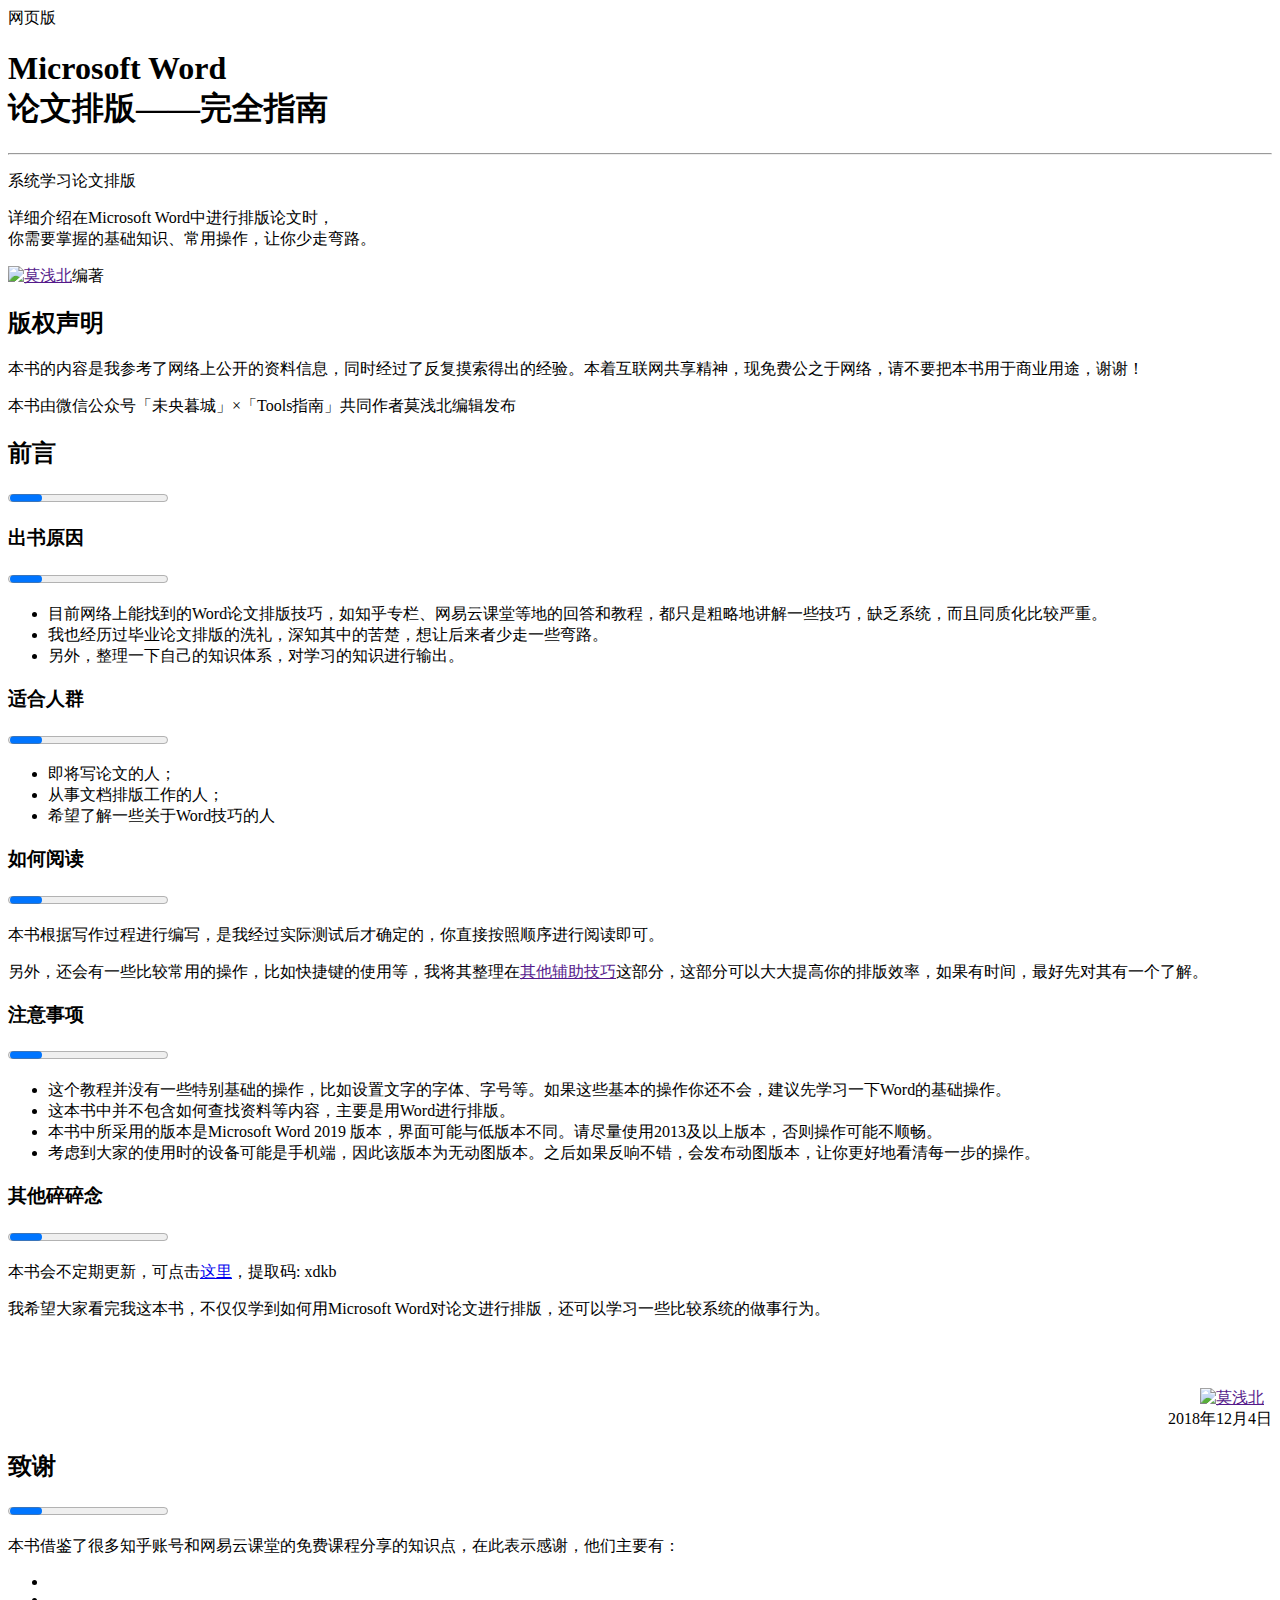
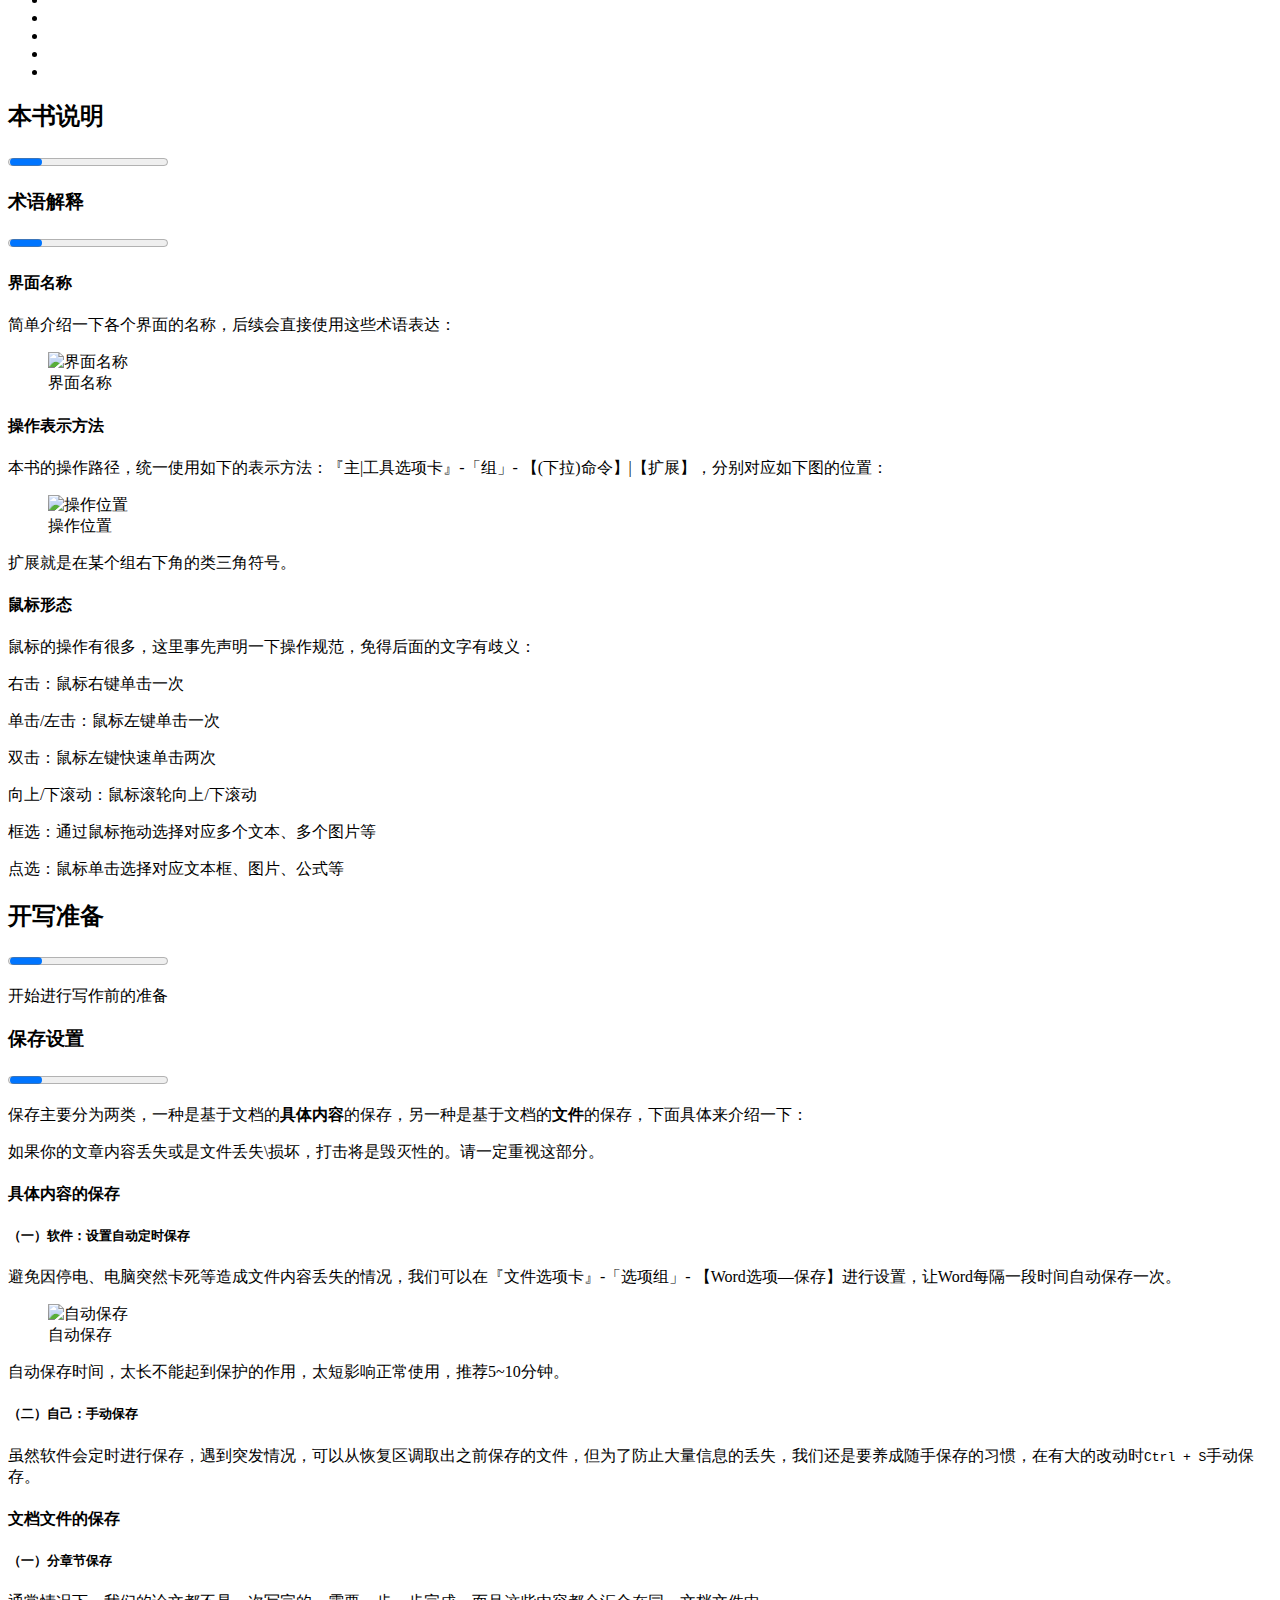
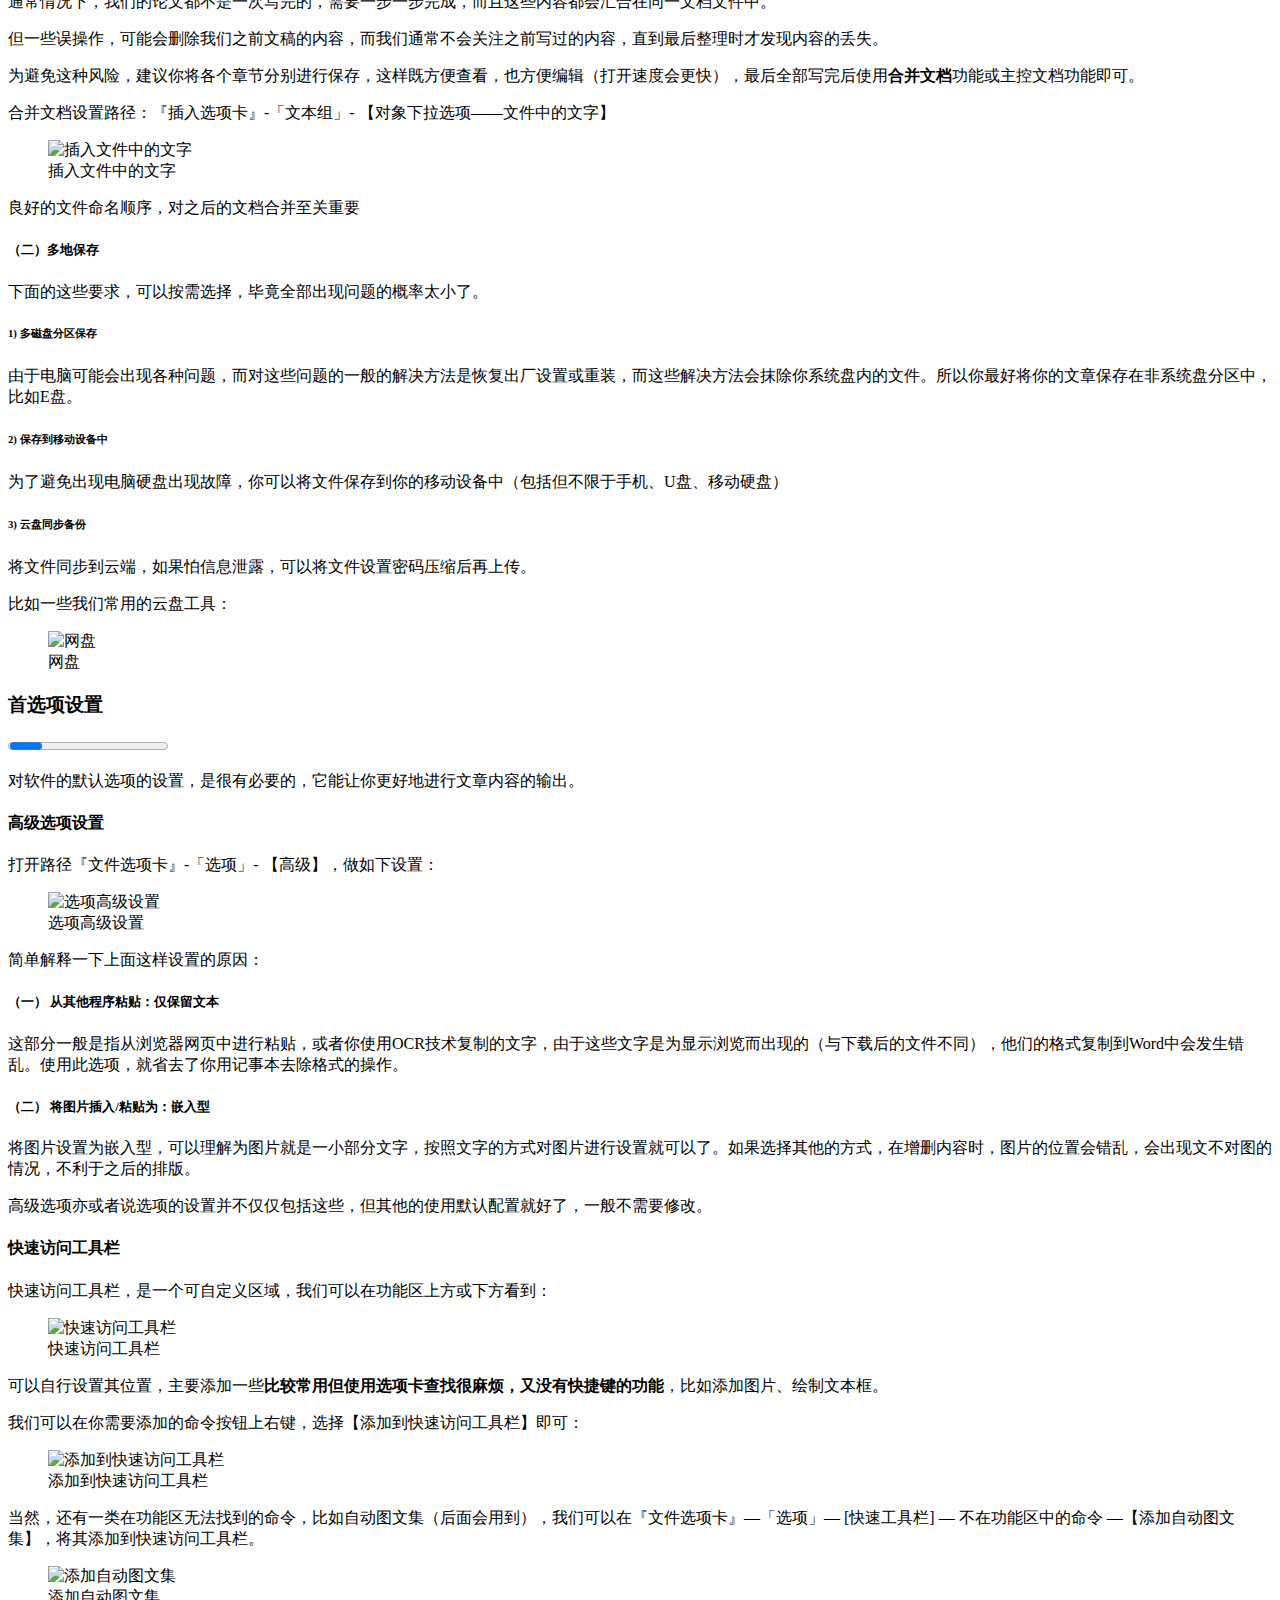
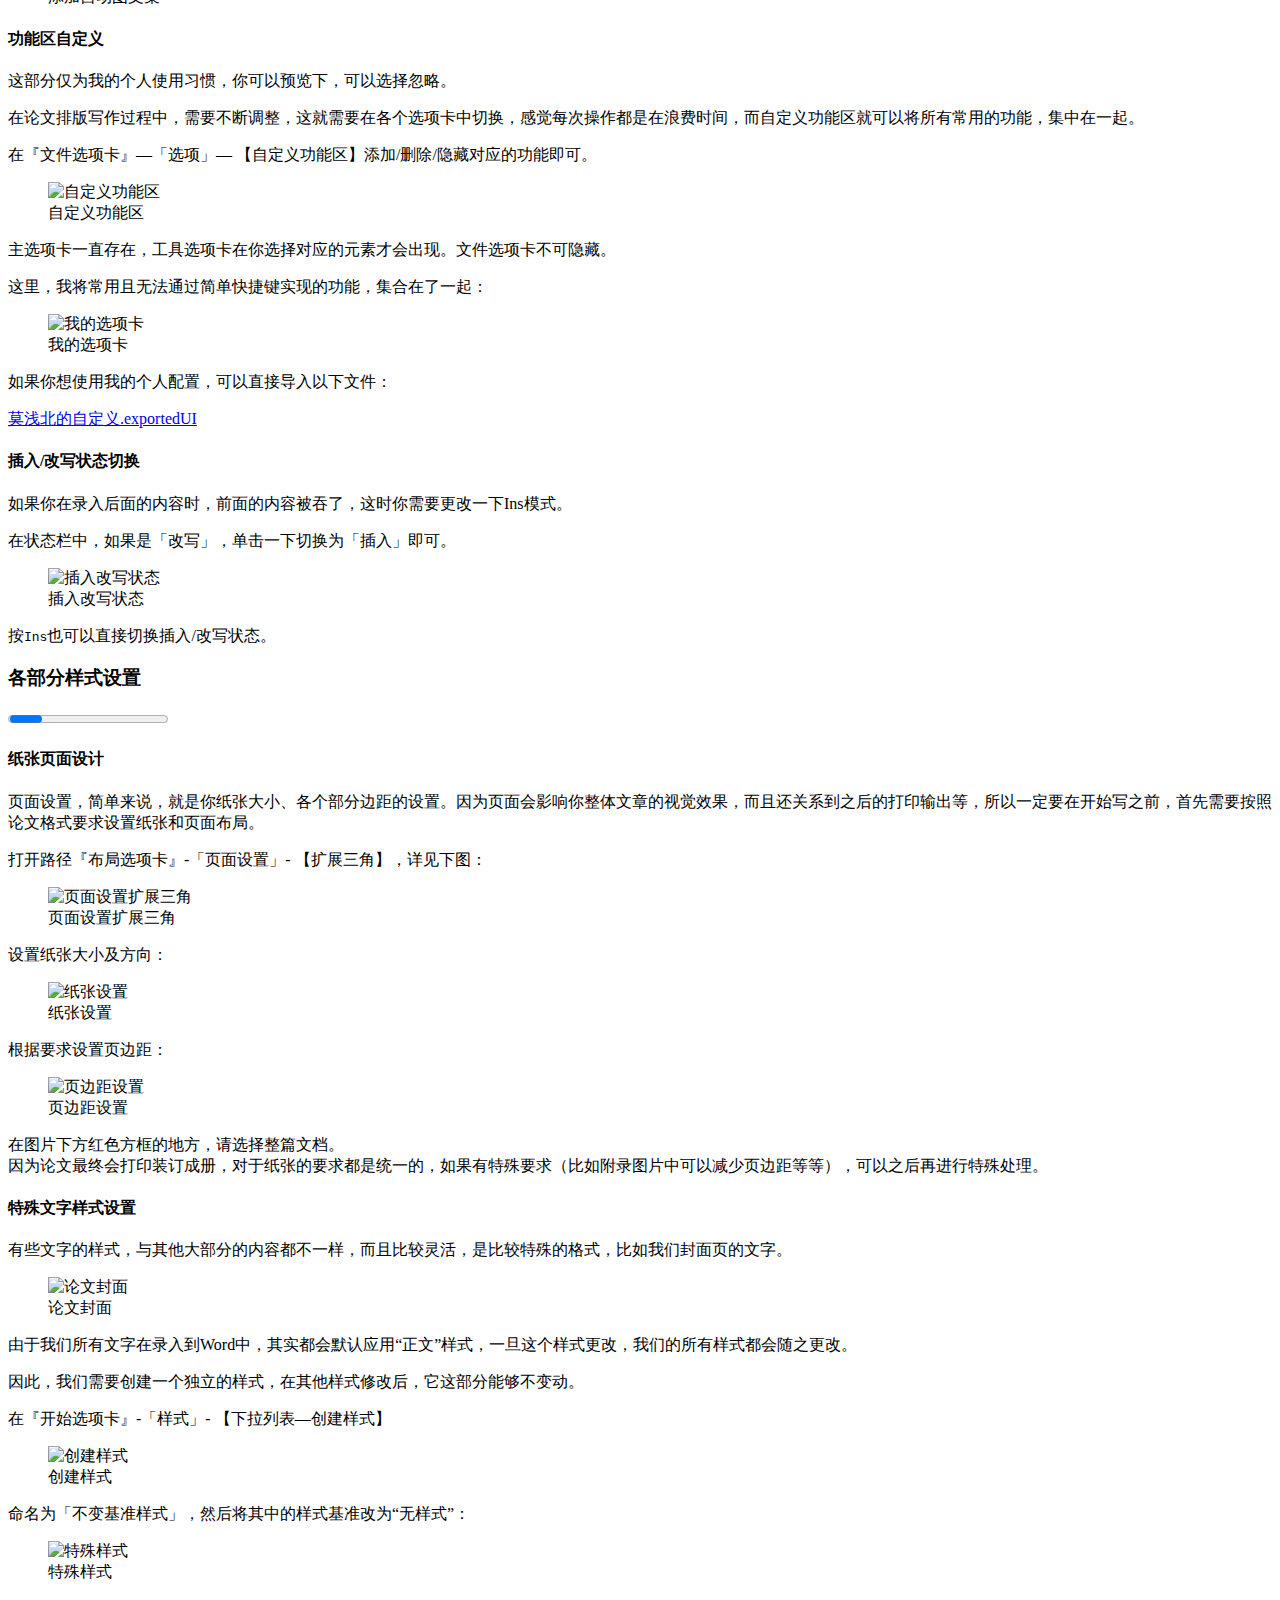
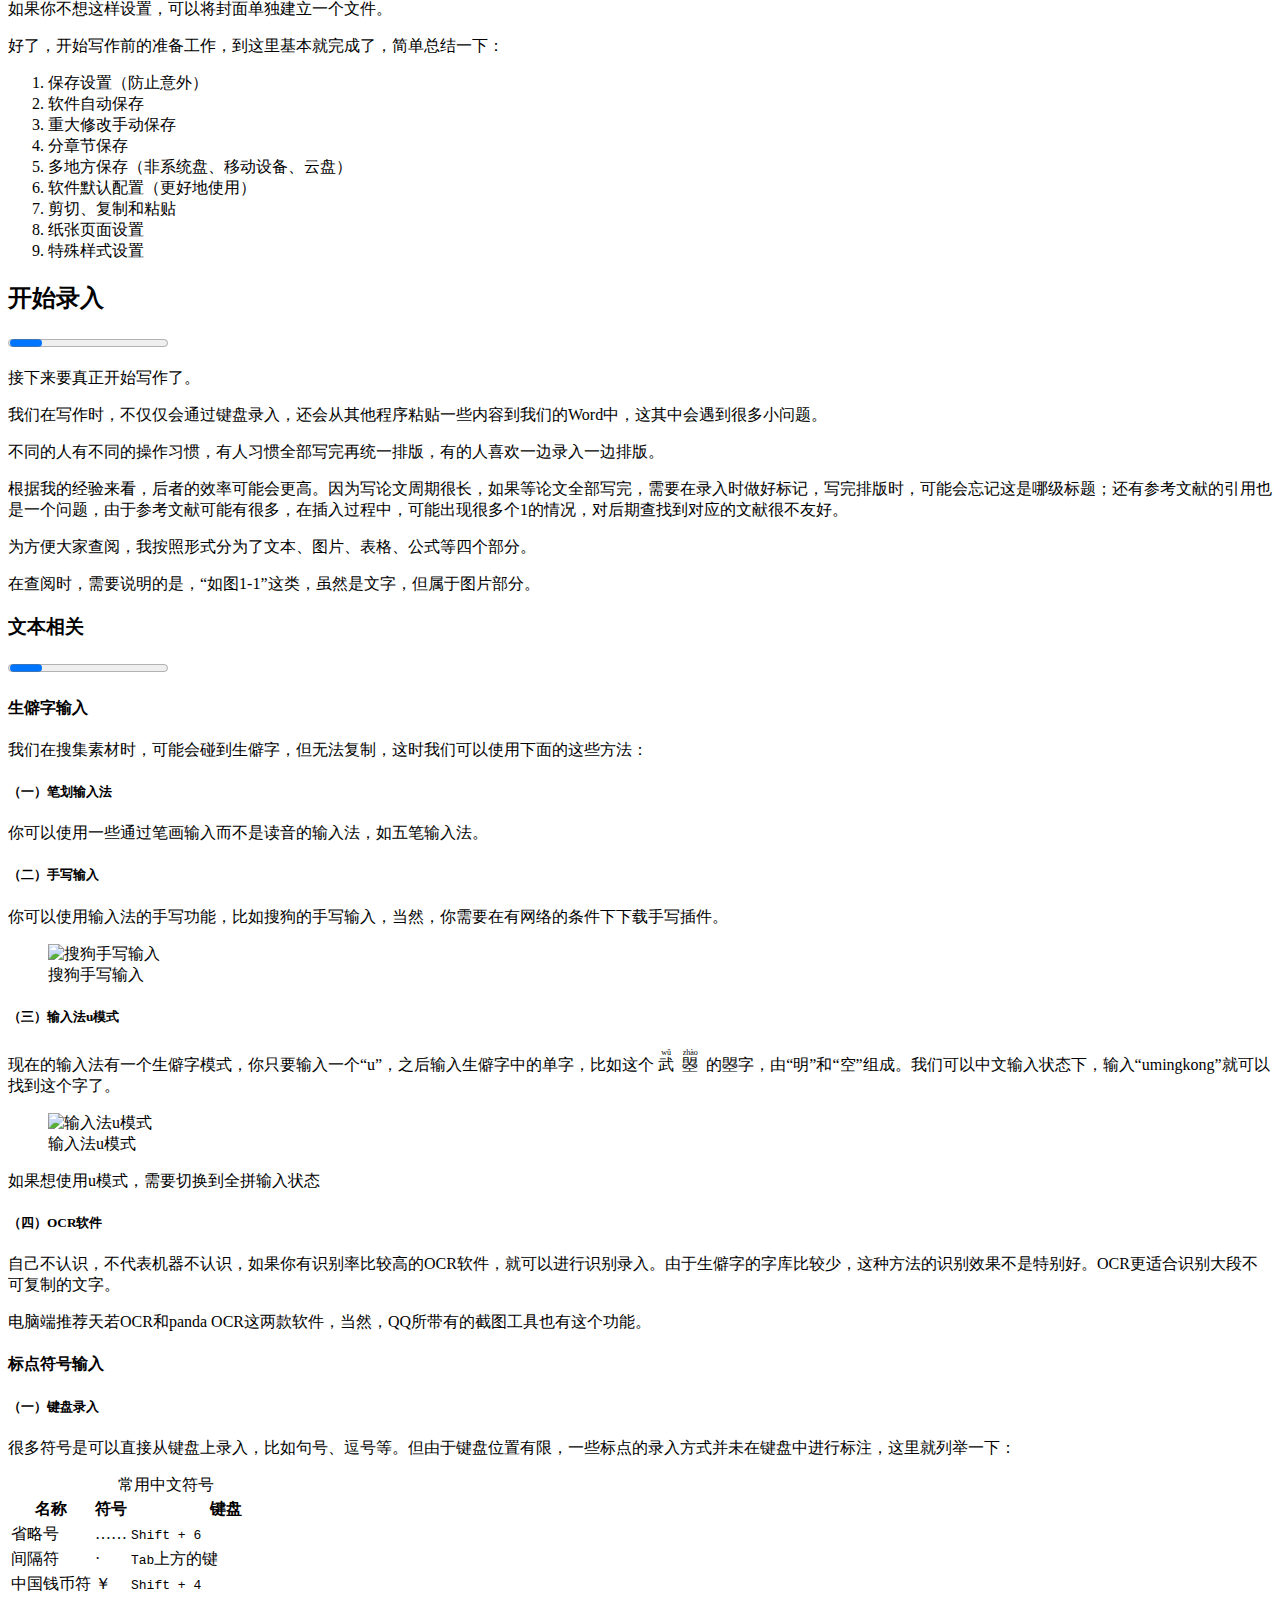
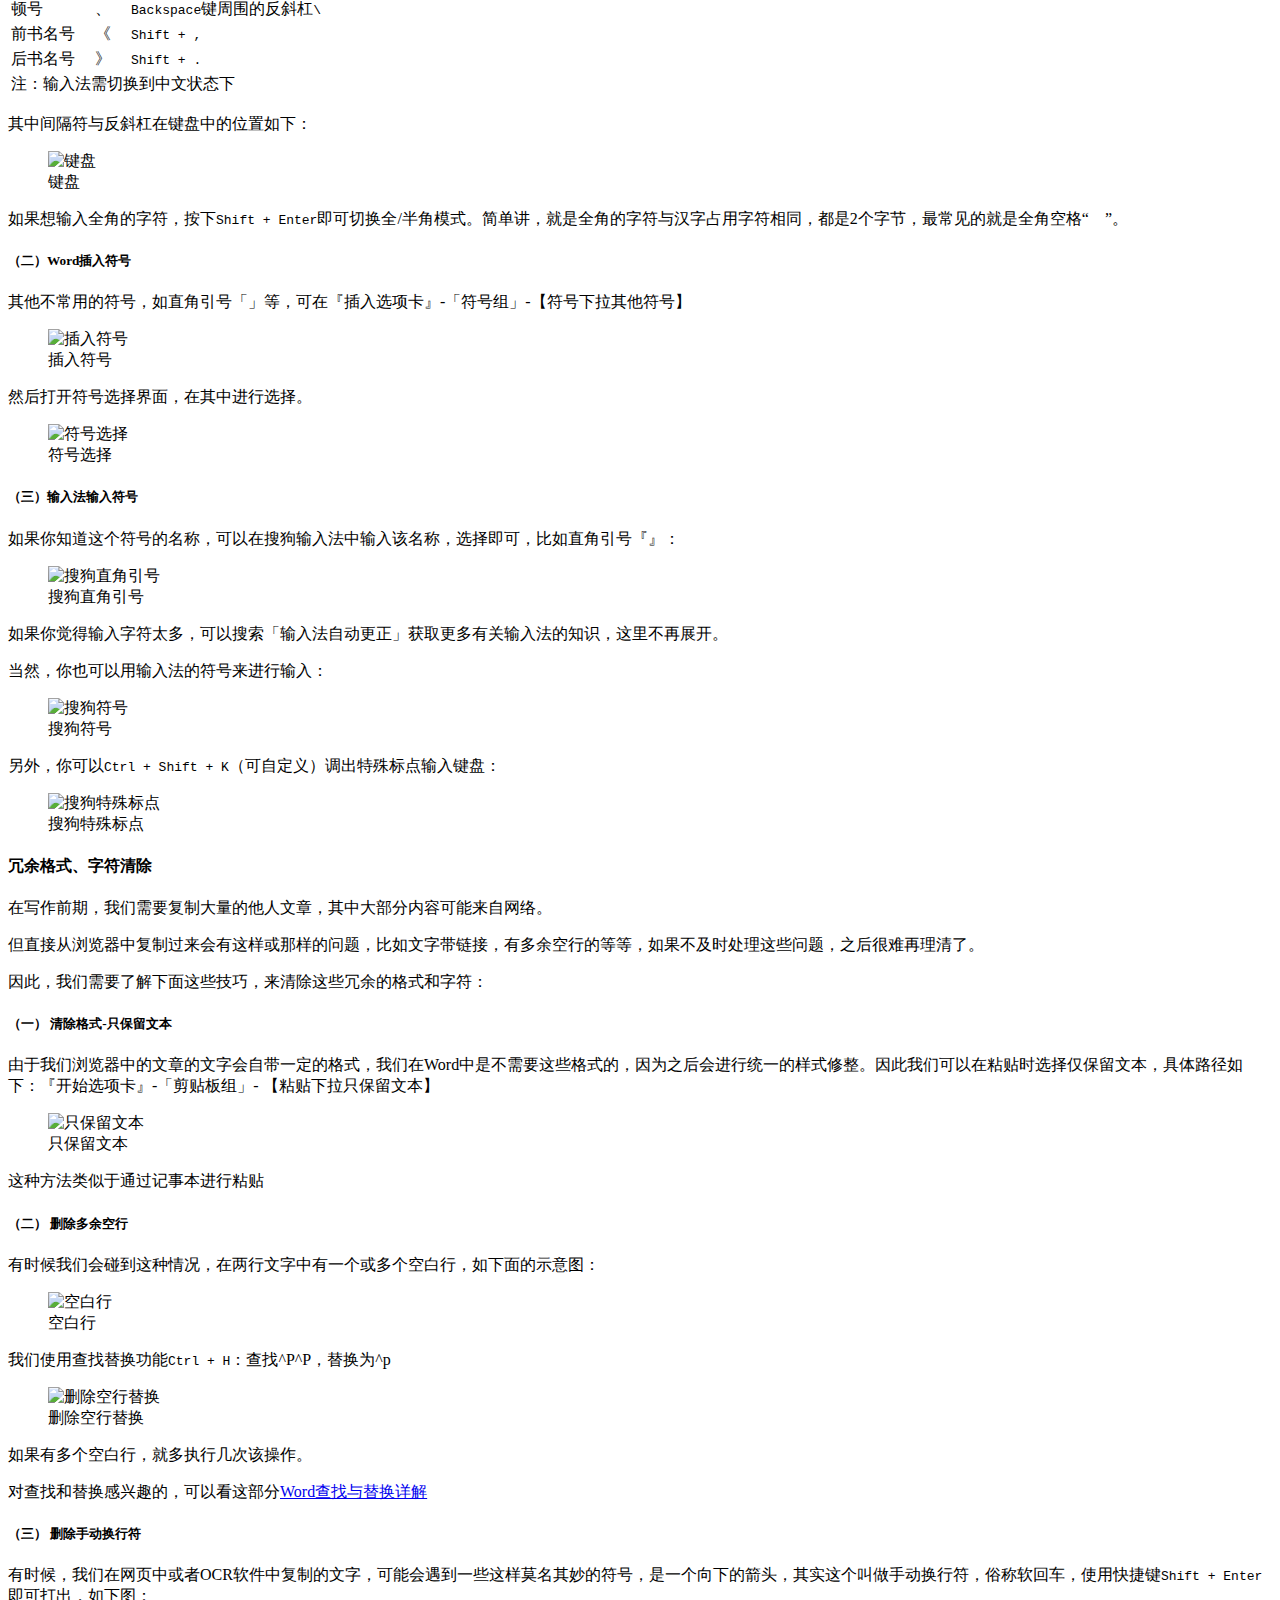
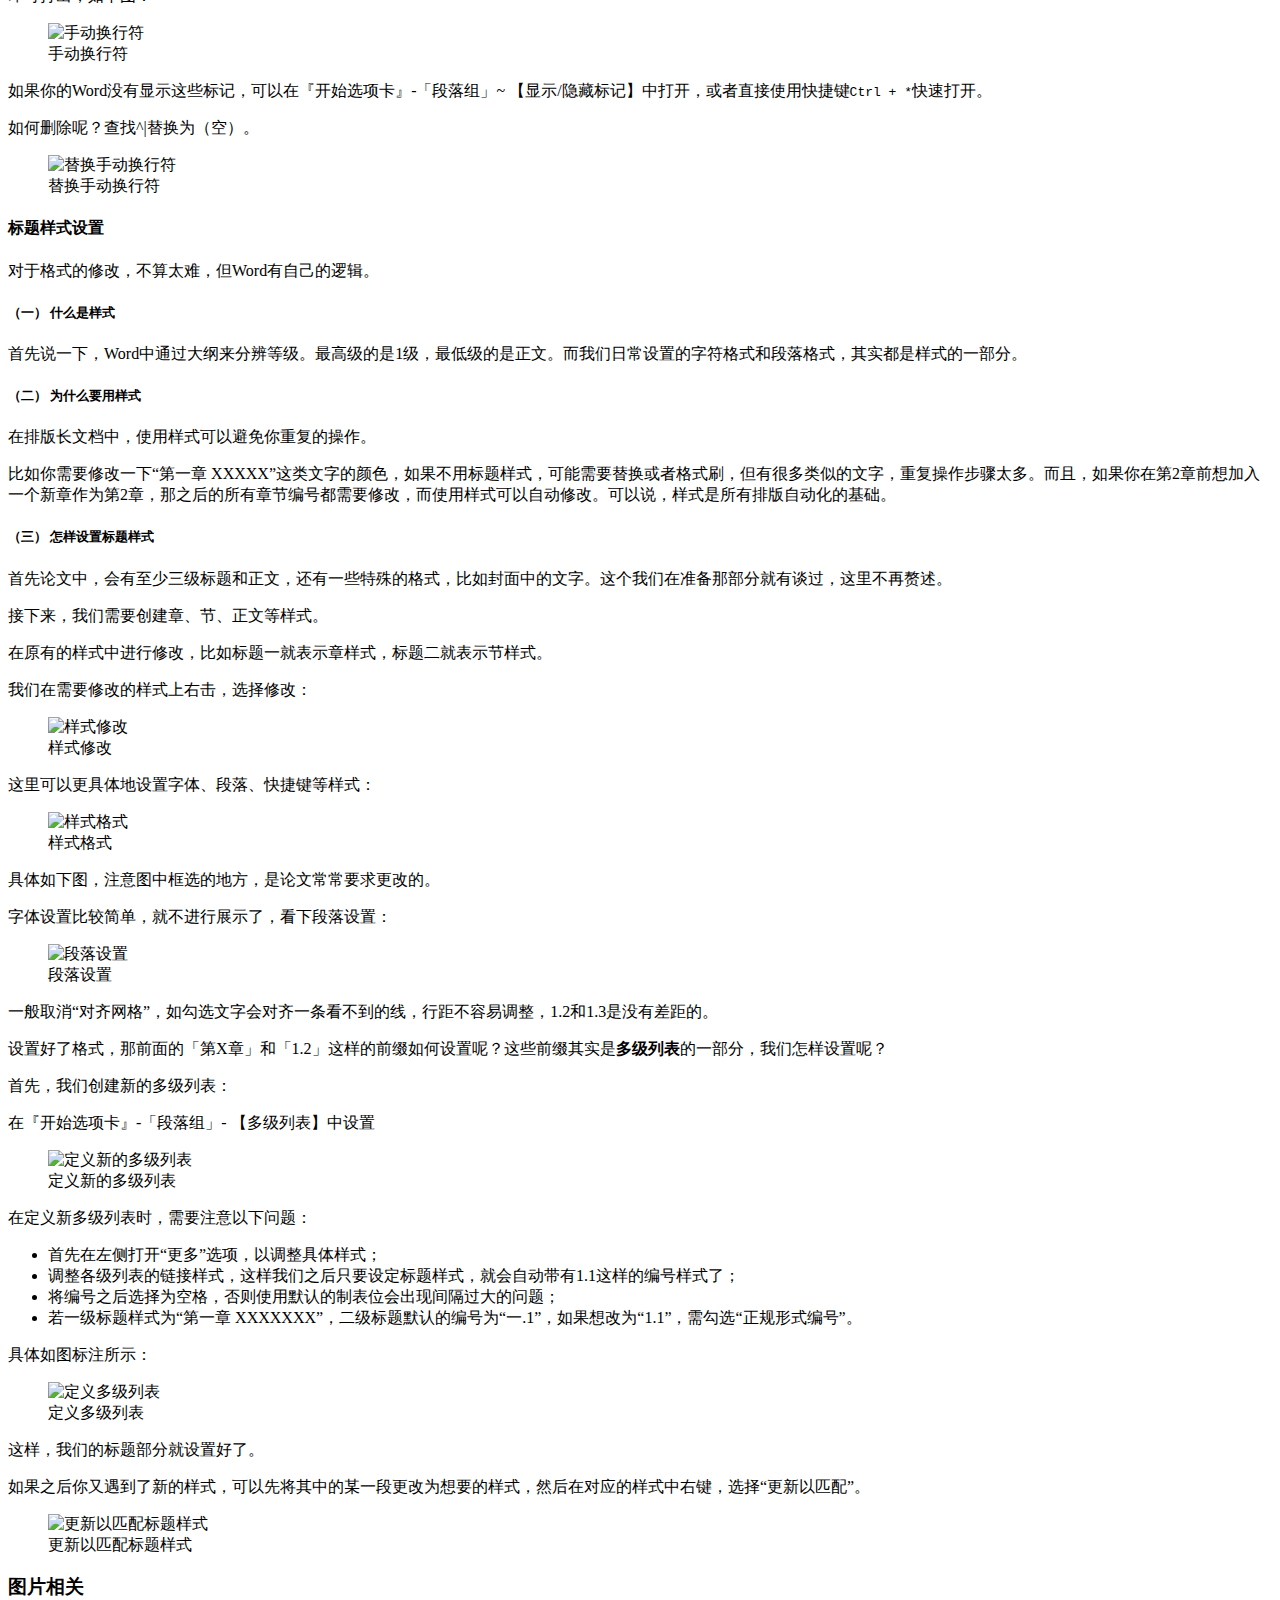
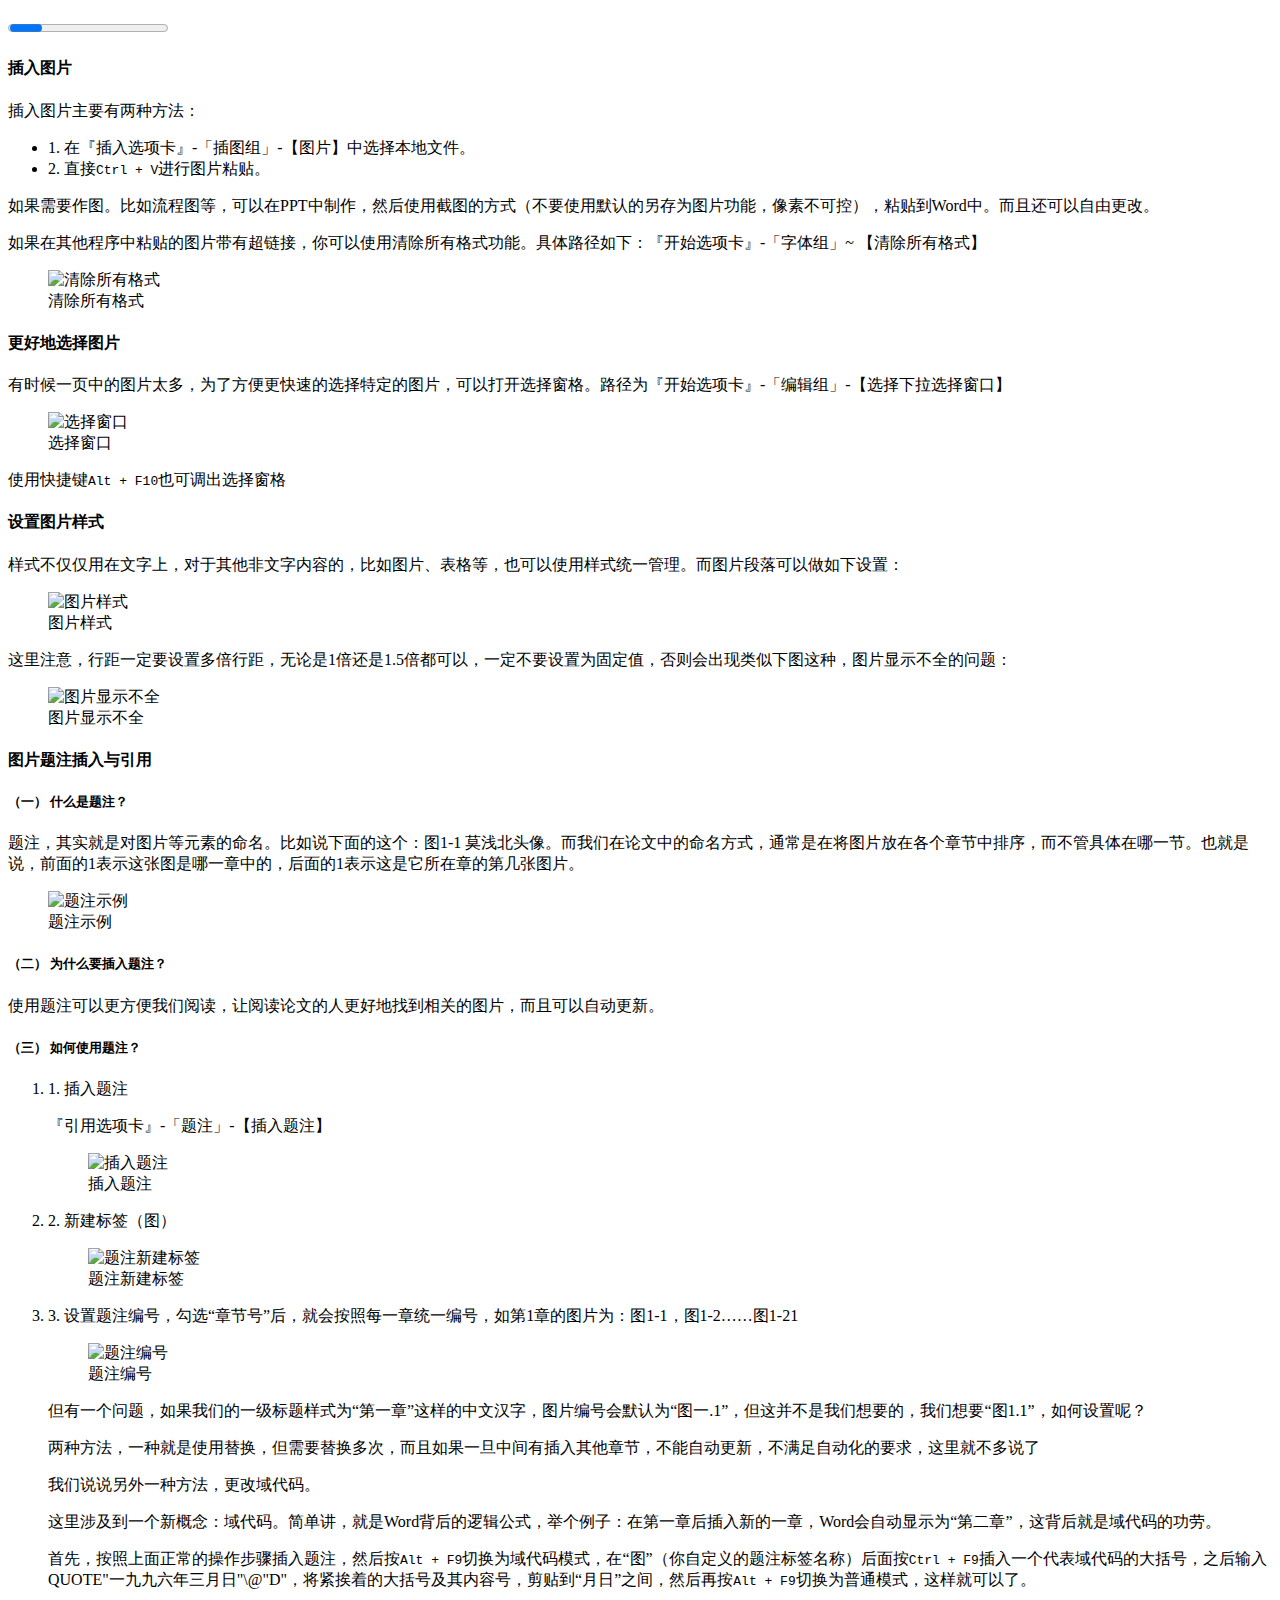
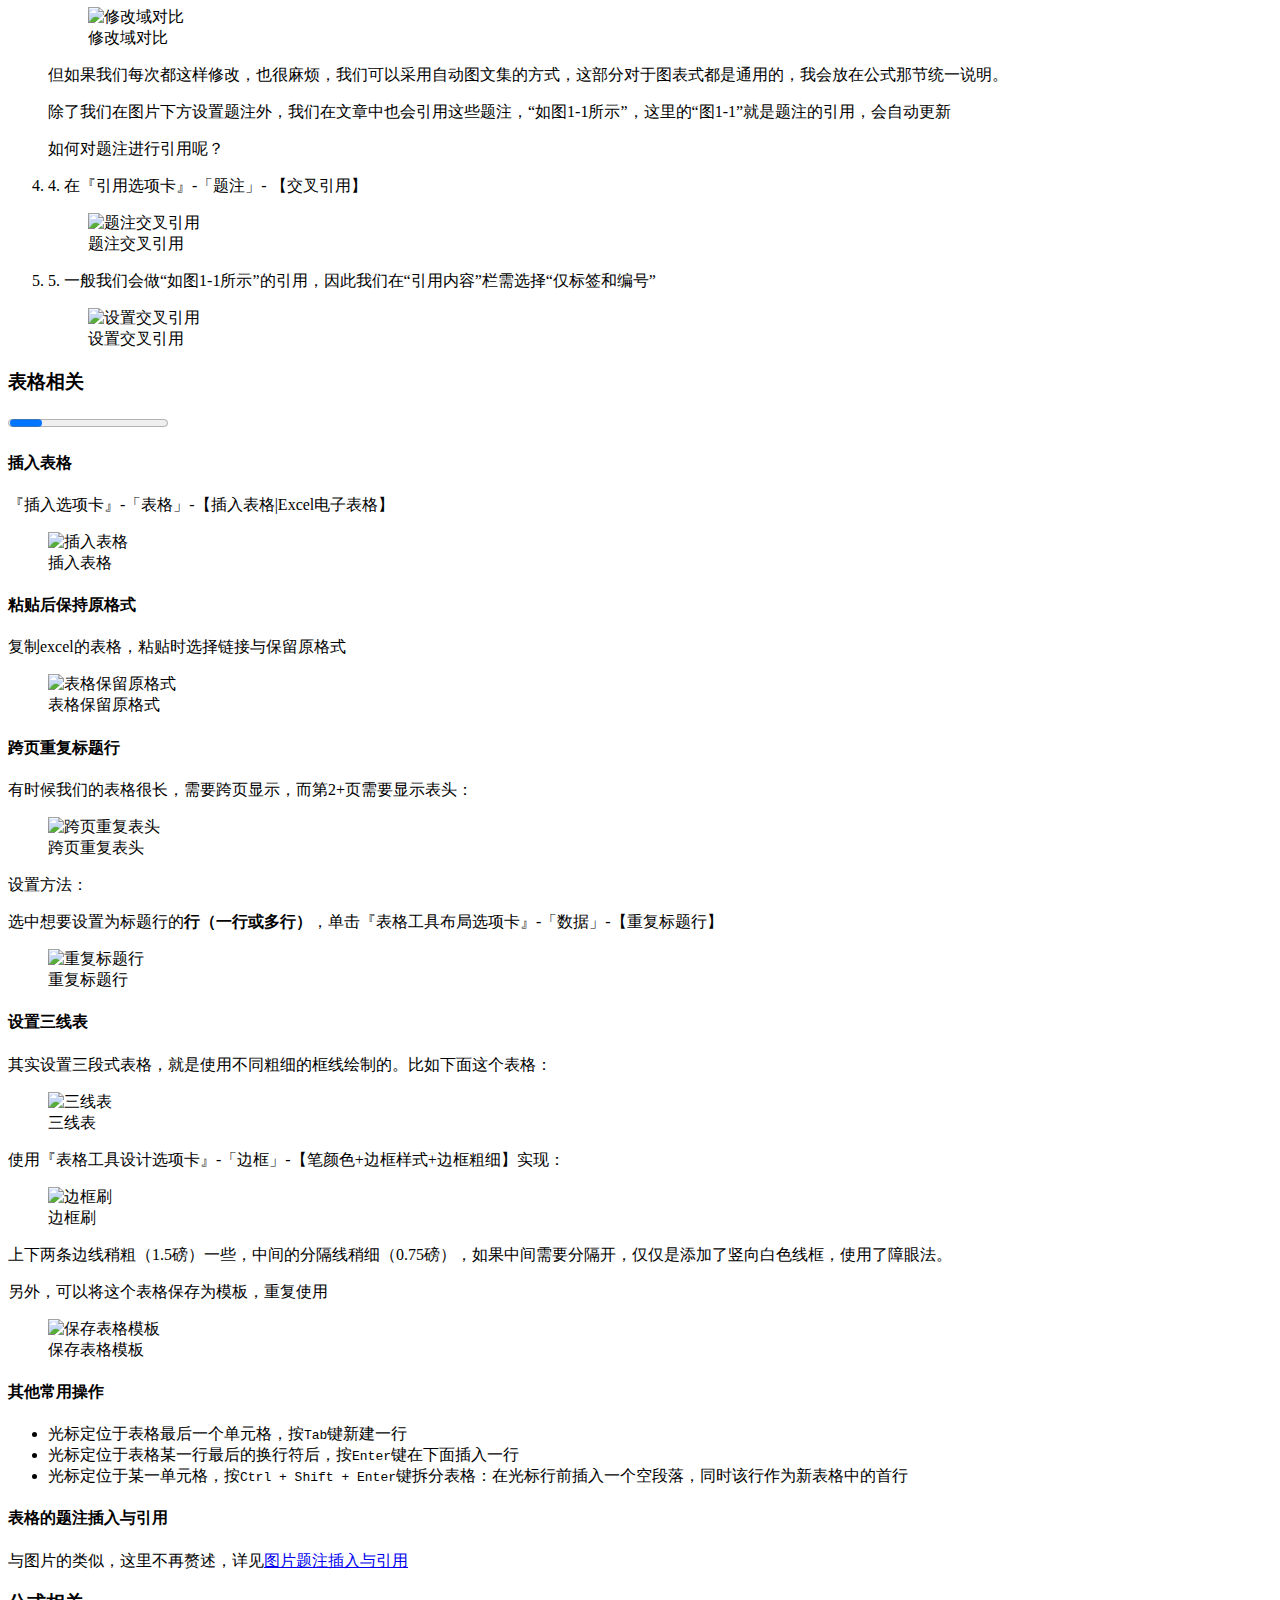
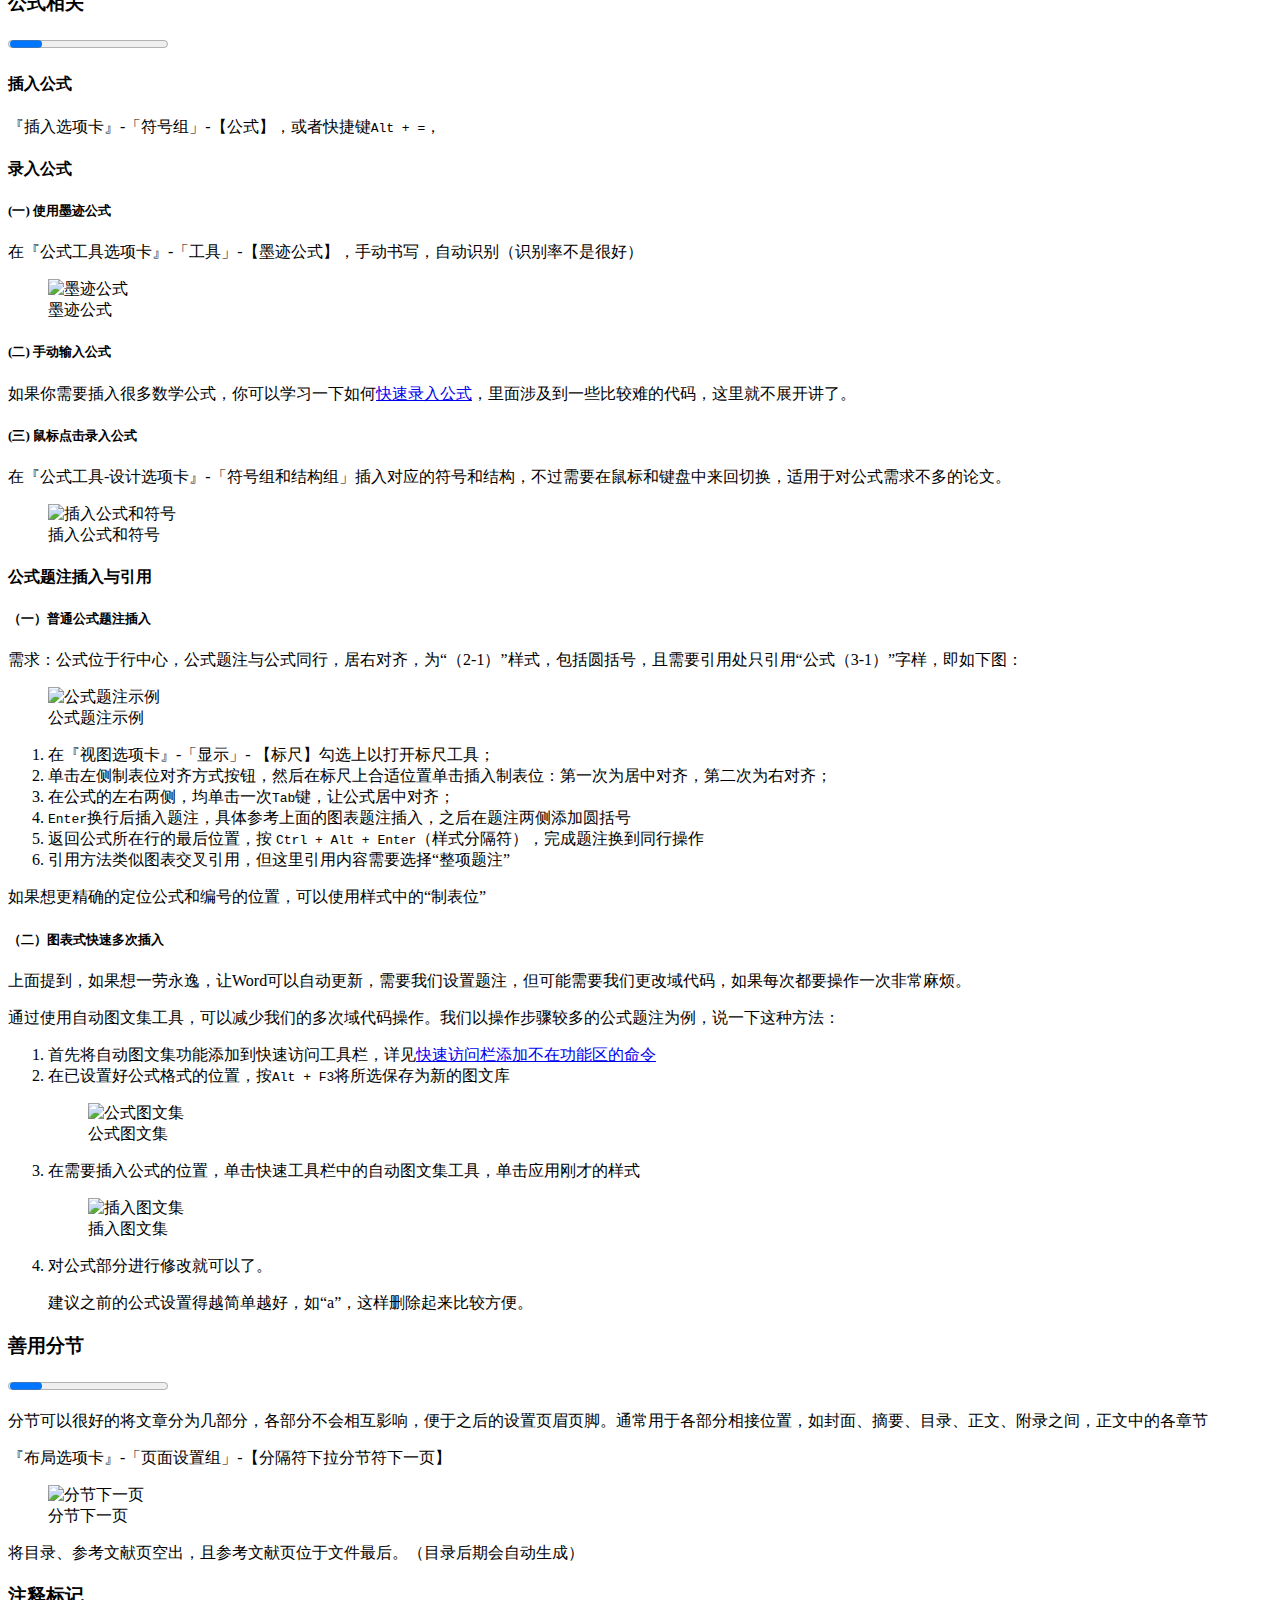
==== index.html @ 72b405d9 "Rename word论文排版.html to index.html" ====
<!DOCTYPE html>
<html lang="zh_CN">

<head>
    <meta charset="UTF-8" />
    <title>Word论文排版</title>
    <link rel="stylesheet" href="Styles/Stylesheet.css" />

</head>
<!-- <base target="_blank" /> -->


<body>

    <article>

        <section class="cover">

            <span class="version"><span class="dot"></span>网页版<span class="dot"></span></span>
            <div>
                <h1><span>Microsoft Word</span><br /><span>论文排版</span>——<span>完全指南</span></h1>
                <hr />
                <p>系统学习论文排版</p>
                <p>详细介绍在Microsoft Word中进行排版论文时，<br />你需要掌握的基础知识、常用操作，让你少走弯路。</p>
            </div>

            <p><span class="author"><a href=""><img src="Images/莫浅北.png"  Alt ="莫浅北"/></a></span>编著</p>

        </section>

        <section>

            <h2 class="description" id="Copyright">版权声明</h2>

            <p>本书的内容是我参考了网络上公开的资料信息，同时经过了反复摸索得出的经验。本着互联网共享精神，现免费公之于网络，请不要把本书用于商业用途，谢谢！</p>

            <p>本书由微信公众号「未央暮城」×「Tools指南」共同作者<span class="author">莫浅北</span>编辑发布</p>

        </section>


        <section>
            <h2 class="description">前言</h2>
            <progress></progress>

            <h3>出书原因</h3>
            <progress></progress>
            <ul>
                <li>目前网络上能找到的Word论文排版技巧，如知乎专栏、网易云课堂等地的回答和教程，都只是粗略地讲解一些技巧，缺乏系统，而且同质化比较严重。</li>

                <li>我也经历过毕业论文排版的洗礼，深知其中的苦楚，想让后来者少走一些弯路。</li>

                <li>另外，整理一下自己的知识体系，对学习的知识进行输出。</li>
            </ul>


            <h3>适合人群</h3>
            <progress></progress>

            <ul>
                <li>即将写论文的人；</li>
                <li>从事文档排版工作的人；</li>
                <li>希望了解一些关于Word技巧的人</li>
            </ul>


            <h3>如何阅读</h3>
            <progress></progress>

            <p>本书根据写作过程进行编写，是我经过实际测试后才确定的，你直接按照顺序进行阅读即可。</p>

            <p>另外，还会有一些比较常用的操作，比如快捷键的使用等，我将其整理在<a href="">其他辅助技巧</a>这部分，这部分可以大大提高你的排版效率，如果有时间，最好先对其有一个了解。</p>

            <h3>注意事项</h3>
            <progress></progress>
            <ul>
                <li>这个教程并没有一些特别基础的操作，比如设置文字的字体、字号等。如果这些基本的操作你还不会，建议先学习一下Word的基础操作。</li>

                <li>这本书中并不包含如何查找资料等内容，主要是用Word进行排版。</li>

                <li>本书中所采用的版本是Microsoft Word 2019 版本，界面可能与低版本不同。请尽量使用2013及以上版本，否则操作可能不顺畅。</li>

                <li>考虑到大家的使用时的设备可能是手机端，因此该版本为无动图版本。之后如果反响不错，会发布动图版本，让你更好地看清每一步的操作。</li>
            </ul>

            <h3>其他碎碎念</h3>
            <progress></progress>

            <p>本书会不定期更新，可点击<span class="webAdress"><a href="https://pan.baidu.com/s/1p08wZZmG_eZIhwAFRyh0ZA">这里</a></span>，提取码: xdkb</p>

            <p>我希望大家看完我这本书，不仅仅学到如何用Microsoft Word对论文进行排版，还可以学习一些比较系统的做事行为。</p>

            <br />
            <br />
            <p style="text-align:right"><span class="author"><a href=""><img src="Images/莫浅北.png"  alt ="莫浅北" style="margin-right:.5em;"/></a></span><br />2018年12月4日</p>

        </section>


        <section>

            <h2 class="description" id="Acknowledgments">致谢</h2>
            <progress></progress>

            <p>本书借鉴了很多知乎账号和网易云课堂的免费课程分享的知识点，在此表示感谢，他们主要有：</p>

            <ul>
                <li><a href=""></a></li>

                <li><a href=""></a></li>

                <li><a href=""></a></li>

                <li><a href=""></a></li>

                <li><a href=""></a></li>

                <li><a href=""></a></li>
            </ul>

        </section>


        <section id="mainContent">

            <h2>本书说明</h2>
            <progress></progress>

            <h3>术语解释</h3>
            <progress></progress>

            <h4>界面名称</h4>

            <p>简单介绍一下各个界面的名称，后续会直接使用这些术语表达：</p>
            <figure class="img">
                <img src="Images/界面名称.png" alt="界面名称" />
                <figcaption>界面名称</figcaption>
            </figure>

            <h4>操作表示方法</h4>

            <p>本书的操作路径，统一使用如下的表示方法：<span class="setPath">『主|工具选项卡』-「组」- 【(下拉)命令】|【扩展】</span>，分别对应如下图的位置：</p>
            <figure class="img">
                <img src="Images/操作位置.jpg" Alt="操作位置" />
                <figcaption>操作位置</figcaption>
            </figure>

            <p>扩展就是在某个组右下角的类三角符号。</p>


            <h4>鼠标形态</h4>

            <p>鼠标的操作有很多，这里事先声明一下操作规范，免得后面的文字有歧义：</p>

            <p>右击：鼠标右键单击一次</p>
            <p>单击/左击：鼠标左键单击一次</p>
            <p>双击：鼠标左键快速单击两次</p>
            <p>向上/下滚动：鼠标滚轮向上/下滚动</p>
            <p>框选：通过鼠标拖动选择对应多个文本、多个图片等</p>
            <p>点选：鼠标单击选择对应文本框、图片、公式等</p>


            <h2>开写准备</h2>
            <progress></progress>

            <div class="chapterContent">
                <p>开始进行写作前的准备</p>
            </div>

            <h3>保存设置</h3>
            <progress></progress>

            <p>保存主要分为两类，一种是基于文档的<b>具体内容</b>的保存，另一种是基于文档的<b>文件</b>的保存，下面具体来介绍一下：</p>

            <p class="warning">如果你的文章内容丢失或是文件丢失\损坏，打击将是毁灭性的。请一定重视这部分。</p>

            <h4>具体内容的保存</h4>

            <h5>（一）软件：设置自动定时保存</h5>

            <p>避免因停电、电脑突然卡死等造成文件内容丢失的情况，我们可以在<span class="setPath">『文件选项卡』-「选项组」- 【Word选项—保存】</span>进行设置，让Word每隔一段时间自动保存一次。</p>

            <figure class="img">
                <img src="Images/自动保存.png" Alt="自动保存" />
                <figcaption>自动保存</figcaption>
            </figure>

            <p class="warning">自动保存时间，太长不能起到保护的作用，太短影响正常使用，推荐5~10分钟。</p>

            <h5>（二）自己：手动保存</h5>

            <p>虽然软件会定时进行保存，遇到突发情况，可以从恢复区调取出之前保存的文件，但为了防止大量信息的丢失，我们还是要养成随手保存的习惯，在有大的改动时<kbd>Ctrl + S</kbd>手动保存。</p>


            <h4>文档文件的保存</h4>

            <h5>（一）分章节保存</h5>

            <p>通常情况下，我们的论文都不是一次写完的，需要一步一步完成，而且这些内容都会汇合在同一文档文件中。</p>
            <p>但一些误操作，可能会删除我们之前文稿的内容，而我们通常不会关注之前写过的内容，直到最后整理时才发现内容的丢失。</p>
            <p>为避免这种风险，建议你将各个章节分别进行保存，这样既方便查看，也方便编辑（打开速度会更快），最后全部写完后使用<b>合并文档</b>功能或主控文档功能即可。</p>

            <p>合并文档设置路径：<span class="setPath">『插入选项卡』-「文本组」- 【对象下拉选项——文件中的文字】</span></p>

            <figure class="img">
                <img src="Images/插入文件中的文字.png" Alt="插入文件中的文字" />
                <figcaption>插入文件中的文字</figcaption>
            </figure>
            <p class="tips">良好的文件命名顺序，对之后的文档合并至关重要</p>

            <h5>（二）多地保存</h5>

            <p>下面的这些要求，可以按需选择，毕竟全部出现问题的概率太小了。</p>

            <h6>1) 多磁盘分区保存</h6>

            <p>由于电脑可能会出现各种问题，而对这些问题的一般的解决方法是恢复出厂设置或重装，而这些解决方法会抹除你系统盘内的文件。所以你最好将你的文章保存在非系统盘分区中，比如E盘。</p>

            <h6>2) 保存到移动设备中</h6>

            <p>为了避免出现电脑硬盘出现故障，你可以将文件保存到你的移动设备中（包括但不限于手机、U盘、移动硬盘）</p>

            <h6>3) 云盘同步备份</h6>

            <p>将文件同步到云端，如果怕信息泄露，可以将文件设置密码压缩后再上传。</p>

            <p>比如一些我们常用的云盘工具：</p>

            <figure class="img">
                <img src="Images/网盘.png" Alt="网盘" />
                <figcaption>网盘</figcaption>
            </figure>

            <!-- END H3 -->




            <h3>首选项设置</h3>
            <progress></progress>

            <p>对软件的默认选项的设置，是很有必要的，它能让你更好地进行文章内容的输出。</p>

            <h4>高级选项设置</h4>

            <p>打开路径<span class="setPath">『文件选项卡』-「选项」- 【高级】</span>，做如下设置：</p>
            <figure class="img">
                <img src="Images/选项高级设置.jpg" Alt="选项高级设置" />
                <figcaption>选项高级设置</figcaption>
            </figure>
            <p>简单解释一下上面这样设置的原因：</p>

            <h5>（一） 从其他程序粘贴：仅保留文本</h5>

            <p>这部分一般是指从浏览器网页中进行粘贴，或者你使用OCR技术复制的文字，由于这些文字是为显示浏览而出现的（与下载后的文件不同），他们的格式复制到Word中会发生错乱。使用此选项，就省去了你用记事本去除格式的操作。</p>

            <h5>（二） 将图片插入/粘贴为：嵌入型</h5>

            <p>将图片设置为嵌入型，可以理解为图片就是一小部分文字，按照文字的方式对图片进行设置就可以了。如果选择其他的方式，在增删内容时，图片的位置会错乱，会出现文不对图的情况，不利于之后的排版。</p>

            <p class="tips">高级选项亦或者说选项的设置并不仅仅包括这些，但其他的使用默认配置就好了，一般不需要修改。</p>


            <h4>快速访问工具栏</h4>

            <p>快速访问工具栏，是一个可自定义区域，我们可以在功能区上方或下方看到：</p>

            <figure class="img">
                <img src="Images/快速访问工具栏.png" Alt="快速访问工具栏" />
                <figcaption>快速访问工具栏</figcaption>
            </figure>

            <p>可以自行设置其位置，主要添加一些<b>比较常用但使用选项卡查找很麻烦，又没有快捷键的功能</b>，比如添加图片、绘制文本框。</p>
            <p>我们可以在你需要添加的命令按钮上右键，选择【添加到快速访问工具栏】即可：</p>
            <figure class="img">
                <img src="Images/添加到快速访问工具栏.png" Alt="添加到快速访问工具栏" />
                <figcaption>添加到快速访问工具栏</figcaption>
            </figure>

            <p id="TuWenJi">当然，还有一类在功能区无法找到的命令，比如自动图文集（后面会用到），我们可以在<span class="setPath">『文件选项卡』—「选项」— [快速工具栏] — 不在功能区中的命令 —【添加自动图文集】</span>，将其添加到快速访问工具栏。</p>

            <figure class="img">
                <img src="Images/添加自动图文集.jpg" Alt="添加自动图文集" />
                <figcaption>添加自动图文集</figcaption>
            </figure>


            <h4>功能区自定义</h4>
            <p>这部分仅为我的个人使用习惯，你可以预览下，可以选择忽略。</p>
            <p>在论文排版写作过程中，需要不断调整，这就需要在各个选项卡中切换，感觉每次操作都是在浪费时间，而自定义功能区就可以将所有常用的功能，集中在一起。</p>

            <p>在<span class="setPath">『文件选项卡』—「选项」— 【自定义功能区】</span>添加/删除/隐藏对应的功能即可。</p>
            <figure class="img">
                <img src="Images/自定义功能区.png" Alt="自定义功能区" />
                <figcaption>自定义功能区</figcaption>
            </figure>

            <p class="tips">主选项卡一直存在，工具选项卡在你选择对应的元素才会出现。文件选项卡不可隐藏。</p>

            <p>这里，我将常用且无法通过简单快捷键实现的功能，集合在了一起：</p>

            <figure class="img">
                <img src="Images/我的选项卡.png" Alt="我的选项卡" />
                <figcaption>我的选项卡</figcaption>
            </figure>

            <p>如果你想使用我的个人配置，可以直接导入以下文件：</p>

            <p><span class="file"><a href="资源/莫浅北的自定义.exportedUI">莫浅北的自定义.exportedUI</a></span></p>


            <h4>插入/改写状态切换</h4>

            <p>如果你在录入后面的内容时，前面的内容被吞了，这时你需要更改一下Ins模式。</p>

            <p>在状态栏中，如果是「改写」，单击一下切换为「插入」即可。</p>
            <figure class="img">
                <img src="Images/插入改写状态.jpg" Alt="插入改写状态" />
                <figcaption>插入改写状态</figcaption>
            </figure>

            <p class="tips">按<kbd>Ins</kbd>也可以直接切换插入/改写状态。</p>

            <!-- END H3 -->


            <h3>各部分样式设置</h3>
            <progress></progress>

            <h4>纸张页面设计</h4>

            <p>页面设置，简单来说，就是你纸张大小、各个部分边距的设置。因为页面会影响你整体文章的视觉效果，而且还关系到之后的打印输出等，所以一定要在开始写之前，首先需要按照论文格式要求设置纸张和页面布局。</p>

            <p>打开路径<span class="setPath">『布局选项卡』-「页面设置」- 【扩展三角】</span>，详见下图：</p>

            <figure class="img">
                <img src="Images/页面设置扩展三角.jpg" Alt="页面设置扩展三角" />
                <figcaption>页面设置扩展三角</figcaption>
            </figure>

            <p>设置纸张大小及方向：</p>
            <figure class="img">
                <img src="Images/纸张设置.jpg" Alt="纸张设置" />
                <figcaption>纸张设置</figcaption>
            </figure>

            <p>根据要求设置页边距：</p>
            <figure class="img">
                <img src="Images/页边距设置.jpg" Alt="页边距设置" />
                <figcaption>页边距设置</figcaption>
            </figure>

            <p class="warning">在图片下方红色方框的地方，请选择整篇文档。<br />因为论文最终会打印装订成册，对于纸张的要求都是统一的，如果有特殊要求（比如附录图片中可以减少页边距等等），可以之后再进行特殊处理。</p>


            <h4>特殊文字样式设置</h4>

            <p>有些文字的样式，与其他大部分的内容都不一样，而且比较灵活，是比较特殊的格式，比如我们封面页的文字。</p>

            <figure class="img">
                <img src="Images/论文封面.png" Alt="论文封面" />
                <figcaption>论文封面</figcaption>
            </figure>

            <p>由于我们所有文字在录入到Word中，其实都会默认应用“正文”样式，一旦这个样式更改，我们的所有样式都会随之更改。</p>

            <p>因此，我们需要创建一个独立的样式，在其他样式修改后，它这部分能够不变动。</p>

            <p>在<span class="setPath">『开始选项卡』-「样式」- 【下拉列表—创建样式】</span></p>
            <figure class="img">
                <img src="Images/创建样式.jpg" Alt="创建样式" />
                <figcaption>创建样式</figcaption>
            </figure>

            <p>命名为「不变基准样式」，然后将其中的样式基准改为“无样式”：</p>
            <figure class="img">
                <img src="Images/特殊样式.png" Alt="特殊样式" />
                <figcaption>特殊样式</figcaption>
            </figure>

            <p class="tips">如果你不想这样设置，可以将封面单独建立一个文件。</p>

            <p>好了，开始写作前的准备工作，到这里基本就完成了，简单总结一下：</p>

            <ol class="card">
                <li>保存设置（防止意外）</li>
                <li>软件自动保存</li>
                <li>重大修改手动保存</li>
                <li>分章节保存</li>
                <li>多地方保存（非系统盘、移动设备、云盘）</li>
                <li>软件默认配置（更好地使用）</li>
                <li>剪切、复制和粘贴</li>
                <li>纸张页面设置</li>
                <li>特殊样式设置</li>
            </ol>

            <!-- 这部分之后做成图片 -->


            <h2>开始录入</h2>
            <progress></progress>


            <div class="chapterContent">

                <p>接下来要真正开始写作了。</p>

                <p>我们在写作时，不仅仅会通过键盘录入，还会从其他程序粘贴一些内容到我们的Word中，这其中会遇到很多小问题。</p>

                <p>不同的人有不同的操作习惯，有人习惯全部写完再统一排版，有的人喜欢一边录入一边排版。</p>

                <p>根据我的经验来看，后者的效率可能会更高。因为写论文周期很长，如果等论文全部写完，需要在录入时做好标记，写完排版时，可能会忘记这是哪级标题；还有参考文献的引用也是一个问题，由于参考文献可能有很多，在插入过程中，可能出现很多个1的情况，对后期查找到对应的文献很不友好。</p>


                <p>为方便大家查阅，我按照形式分为了文本、图片、表格、公式等四个部分。</p>

                <p class="tips">在查阅时，需要说明的是，“如图1-1”这类，虽然是文字，但属于图片部分。</p>

            </div>

            <h3>文本相关</h3>
            <progress></progress>

            <h4>生僻字输入</h4>

            <p>我们在搜集素材时，可能会碰到生僻字，但无法复制，这时我们可以使用下面的这些方法：</p>

            <h5>（一）笔划输入法</h5>

            <p>你可以使用一些通过笔画输入而不是读音的输入法，如五笔输入法。</p>

            <h5>（二）手写输入</h5>

            <p>你可以使用输入法的手写功能，比如搜狗的手写输入，当然，你需要在有网络的条件下下载手写插件。</p>

            <figure class="img">
                <img src="Images/搜狗手写输入.jpg" Alt="搜狗手写输入" />
                <figcaption>搜狗手写输入</figcaption>
            </figure>

            <h5>（三）输入法u模式</h5>
            <p>现在的输入法有一个生僻字模式，你只要输入一个“u”，之后输入生僻字中的单字，比如这个<ruby>
                    <rb>武</rb>
                    <rp>（</rp>
                    <rt>wǔ</rt>
                    <rp>）</rp>
                    <rb>曌</rb>
                    <rp>（</rp>
                    <rt>zhào</rt>
                    <rp>）</rp>
                </ruby>的曌字，由“明”和“空”组成。我们可以中文输入状态下，输入“umingkong”就可以找到这个字了。</p>
            <figure class="img">
                <img src="Images/输入法u模式.jpg" Alt="输入法u模式" />
                <figcaption>输入法u模式</figcaption>
            </figure>

            <p class="tips">如果想使用u模式，需要切换到全拼输入状态</p>


            <h5>（四）OCR软件</h5>

            <p>自己不认识，不代表机器不认识，如果你有识别率比较高的OCR软件，就可以进行识别录入。由于生僻字的字库比较少，这种方法的识别效果不是特别好。OCR更适合识别大段不可复制的文字。</p>

            <p>电脑端推荐天若OCR和panda OCR这两款软件，当然，QQ所带有的截图工具也有这个功能。</p>


            <h4>标点符号输入</h4>

            <h5>（一）键盘录入</h5>
            <p>很多符号是可以直接从键盘上录入，比如句号、逗号等。但由于键盘位置有限，一些标点的录入方式并未在键盘中进行标注，这里就列举一下：</p>

            <table>
                <caption>常用中文符号</caption>
                <thead>
                    <tr>
                        <th>名称</th>
                        <th>符号</th>
                        <th>键盘</th>
                    </tr>
                </thead>
                <tfoot>
                    <tr>
                        <td colspan="10">注：输入法需切换到中文状态下</td>
                    </tr>
                </tfoot>
                <tbody>
                    <tr>
                        <td>省略号</td>
                        <td>……</td>
                        <td><kbd>Shift + 6</kbd></td>
                    </tr>
                    <tr>
                        <td>间隔符</td>
                        <td>·</td>
                        <td><kbd>Tab</kbd>上方的键</td>
                    </tr>
                    <tr>
                        <td>中国钱币符</td>
                        <td>￥</td>
                        <td><kbd>Shift + 4</kbd></td>
                    </tr>
                    <tr>
                        <td>顿号</td>
                        <td>、</td>
                        <td><kbd>Backspace</kbd>键周围的反斜杠<kbd>\</kbd></td>
                    </tr>
                    <tr>
                        <td>前书名号</td>
                        <td>《</td>
                        <td><kbd>Shift + ,</kbd></td>
                    </tr>
                    <tr>
                        <td>后书名号</td>
                        <td>》</td>
                        <td><kbd>Shift + .</kbd></td>
                    </tr>
                </tbody>
            </table>

            <p>其中间隔符与反斜杠在键盘中的位置如下：</p>
            <figure class="img">
                <img src="Images/键盘.jpg" Alt="键盘" />
                <figcaption>键盘</figcaption>
            </figure>

            <p>如果想输入全角的字符，按下<kbd>Shift + Enter</kbd>即可切换全/半角模式。简单讲，就是全角的字符与汉字占用字符相同，都是2个字节，最常见的就是全角空格“　”。</p>
            <h5>（二）Word插入符号</h5>
            <p>其他不常用的符号，如直角引号「」等，可在<span class="setPath">『插入选项卡』-「符号组」-【符号下拉其他符号】</span></p>
            <figure class="img">
                <img src="Images/插入符号.png" Alt="插入符号" />
                <figcaption>插入符号</figcaption>
            </figure>

            <p>然后打开符号选择界面，在其中进行选择。</p>

            <figure class="img">
                <img src="Images/符号选择.png" Alt="符号选择" />
                <figcaption>符号选择</figcaption>
            </figure>


            <h5>（三）输入法输入符号</h5>

            <p>如果你知道这个符号的名称，可以在搜狗输入法中输入该名称，选择即可，比如直角引号『』：</p>
            <figure class="img">
                <img src="Images/搜狗直角引号.jpg" Alt="搜狗直角引号" />
                <figcaption>搜狗直角引号</figcaption>
            </figure>
            <p class="tips">如果你觉得输入字符太多，可以搜索「输入法自动更正」获取更多有关输入法的知识，这里不再展开。</p>

            <p>当然，你也可以用输入法的符号来进行输入：</p>
            <figure class="img">
                <img src="Images/搜狗符号.jpg" Alt="搜狗符号" />
                <figcaption>搜狗符号</figcaption>
            </figure>
            <p>另外，你可以<kbd>Ctrl + Shift + K</kbd>（可自定义）调出特殊标点输入键盘：</p>

            <figure class="img">
                <img src="Images/搜狗特殊标点.jpg" Alt="搜狗特殊标点" />
                <figcaption>搜狗特殊标点</figcaption>
            </figure>


            <h4>冗余格式、字符清除</h4>

            <p>在写作前期，我们需要复制大量的他人文章，其中大部分内容可能来自网络。</p>
            <p>但直接从浏览器中复制过来会有这样或那样的问题，比如文字带链接，有多余空行的等等，如果不及时处理这些问题，之后很难再理清了。</p>
            <p>因此，我们需要了解下面这些技巧，来清除这些冗余的格式和字符：</p>

            <h5>（一） 清除格式-只保留文本</h5>
            <p>由于我们浏览器中的文章的文字会自带一定的格式，我们在Word中是不需要这些格式的，因为之后会进行统一的样式修整。因此我们可以在粘贴时选择仅保留文本，具体路径如下：<span class="setPath">『开始选项卡』-「剪贴板组」- 【粘贴下拉只保留文本】</span></p>
            <figure class="img">
                <img src="Images/只保留文本.png" Alt="只保留文本" />
                <figcaption>只保留文本</figcaption>
            </figure>
            <p class="warning">这种方法类似于通过记事本进行粘贴</p>

            <h5>（二） 删除多余空行</h5>
            <p>有时候我们会碰到这种情况，在两行文字中有一个或多个空白行，如下面的示意图：</p>
            <figure class="img">
                <img src="Images/空白行.png" Alt="空白行" />
                <figcaption>空白行</figcaption>
            </figure>
            <p>我们使用查找替换功能<kbd>Ctrl + H</kbd>：查找<span class="text">^P^P</span>，替换为<span class="text">^p</span></p>
            <figure class="img">
                <img src="Images/删除空行替换.png" Alt="删除空行替换" />
                <figcaption>删除空行替换</figcaption>
            </figure>
            <p class="tips">如果有多个空白行，就多执行几次该操作。</p>

            <p>对查找和替换感兴趣的，可以看这部分<a href="#FindAndReplace">Word查找与替换详解</a></p>


            <h5>（三） 删除手动换行符</h5>

            <p>有时候，我们在网页中或者OCR软件中复制的文字，可能会遇到一些这样莫名其妙的符号，是一个向下的箭头，其实这个叫做手动换行符，俗称软回车，使用快捷键<kbd>Shift + Enter</kbd>即可打出，如下图：</p>
            <figure class="img">
                <img src="Images/手动换行符.png" Alt="手动换行符" />
                <figcaption>手动换行符</figcaption>
            </figure>
            <p class="tips">如果你的Word没有显示这些标记，可以在<span class="setPath">『开始选项卡』-「段落组」~ 【显示/隐藏标记】</span>中打开，或者直接使用快捷键<kbd>Ctrl + *</kbd>快速打开。</p>

            <p>如何删除呢？查找<span class="text">^|</span>替换为<span class="text"></span>（空）。</p>
            <figure class="img">
                <img src="Images/替换手动换行符.png" Alt="替换手动换行符" />
                <figcaption>替换手动换行符</figcaption>
            </figure>

            <h4>标题样式设置</h4>

            <p>对于格式的修改，不算太难，但Word有自己的逻辑。</p>

            <h5>（一） 什么是样式</h5>

            <p>首先说一下，Word中通过大纲来分辨等级。最高级的是1级，最低级的是正文。而我们日常设置的字符格式和段落格式，其实都是样式的一部分。</p>

            <h5>（二） 为什么要用样式</h5>

            <p>在排版长文档中，使用样式可以避免你重复的操作。</p>

            <p>比如你需要修改一下“第一章 XXXXX”这类文字的颜色，如果不用标题样式，可能需要替换或者格式刷，但有很多类似的文字，重复操作步骤太多。而且，如果你在第2章前想加入一个新章作为第2章，那之后的所有章节编号都需要修改，而使用样式可以自动修改。可以说，样式是所有排版自动化的基础。</p>

            <h5>（三） 怎样设置标题样式</h5>

            <p>首先论文中，会有至少三级标题和正文，还有一些特殊的格式，比如封面中的文字。这个我们在准备那部分就有谈过，这里不再赘述。</p>

            <p>接下来，我们需要创建章、节、正文等样式。</p>

            <p>在原有的样式中进行修改，比如标题一就表示章样式，标题二就表示节样式。</p>

            <p>我们在需要修改的样式上右击，选择修改：</p>
            <figure class="img">
                <img src="Images/样式修改.png" Alt="样式修改" />
                <figcaption>样式修改</figcaption>
            </figure>

            <p>这里可以更具体地设置字体、段落、快捷键等样式：</p>
            <figure class="img">
                <img src="Images/样式格式.png" Alt="样式格式" />
                <figcaption>样式格式</figcaption>
            </figure>
            <p>具体如下图，注意图中框选的地方，是论文常常要求更改的。</p>

            <p>字体设置比较简单，就不进行展示了，看下段落设置：</p>
            <figure class="img">
                <img src="Images/段落设置.png" Alt="段落设置" />
                <figcaption>段落设置</figcaption>
            </figure>

            <p>一般取消“对齐网格”，如勾选文字会对齐一条看不到的线，行距不容易调整，1.2和1.3是没有差距的。</p>

            <p>设置好了格式，那前面的「第X章」和「1.2」这样的前缀如何设置呢？这些前缀其实是<b>多级列表</b>的一部分，我们怎样设置呢？</p>

            <p>首先，我们创建新的多级列表：</p>

            <p>在<span class="setPath">『开始选项卡』-「段落组」- 【多级列表】</span>中设置</p>

            <figure class="img">
                <img src="Images/定义新的多级列表.png" Alt="定义新的多级列表" />
                <figcaption>定义新的多级列表</figcaption>
            </figure>

            <p>在定义新多级列表时，需要注意以下问题：
                <ul>
                    <li>首先在左侧打开“更多”选项，以调整具体样式；</li>
                    <li>调整各级列表的链接样式，这样我们之后只要设定标题样式，就会自动带有1.1这样的编号样式了；</li>
                    <li>将编号之后选择为空格，否则使用默认的制表位会出现间隔过大的问题；</li>
                    <li>若一级标题样式为“第一章 XXXXXXX”，二级标题默认的编号为“一.1”，如果想改为“1.1”，需勾选“正规形式编号”。</li>
                </ul>
            </p>

            <p>具体如图标注所示：</p>

            <figure class="img">
                <img src="Images/定义多级列表.png" Alt="定义多级列表" />
                <figcaption>定义多级列表</figcaption>
            </figure>

            <p>这样，我们的标题部分就设置好了。</p>

            <p>如果之后你又遇到了新的样式，可以先将其中的某一段更改为想要的样式，然后在对应的样式中右键，选择“更新以匹配”。</p>
            <figure class="img">
                <img src="Images/更新以匹配标题样式.png" Alt="更新以匹配标题样式" />
                <figcaption>更新以匹配标题样式</figcaption>
            </figure>


            <h3>图片相关</h3>
            <progress></progress>

            <h4>插入图片</h4>

            <p>插入图片主要有两种方法：</p>

            <ul>
                <li>1. 在<span class="setPath">『插入选项卡』-「插图组」-【图片】</span>中选择本地文件。</li>
                <li>2. 直接<kbd>Ctrl + V</kbd>进行图片粘贴。</li>
            </ul>

            <p>如果需要作图。比如流程图等，可以在PPT中制作，然后使用截图的方式（不要使用默认的另存为图片功能，像素不可控），粘贴到Word中。而且还可以自由更改。</p>

            <p>如果在其他程序中粘贴的图片带有超链接，你可以使用清除所有格式功能。具体路径如下：<span class="setPath">『开始选项卡』-「字体组」~ 【清除所有格式】</span></p>

            <figure class="img">
                <img src="Images/清除所有格式.png" Alt="清除所有格式" />
                <figcaption>清除所有格式</figcaption>
            </figure>


            <h4>更好地选择图片</h4>

            <p>有时候一页中的图片太多，为了方便更快速的选择特定的图片，可以打开选择窗格。路径为<span class="setPath">『开始选项卡』-「编辑组」-【选择下拉选择窗口】</span></p>
            <figure class="img">
                <img src="Images/选择窗口.png" Alt="选择窗口" />
                <figcaption>选择窗口</figcaption>
            </figure>

            <p class="tips">使用快捷键<kbd>Alt + F10</kbd>也可调出选择窗格</p>

            <h4>设置图片样式</h4>

            <p>样式不仅仅用在文字上，对于其他非文字内容的，比如图片、表格等，也可以使用样式统一管理。而图片段落可以做如下设置：</p>

            <figure class="img">
                <img src="Images/图片样式.png" Alt="图片样式" />
                <figcaption>图片样式</figcaption>
            </figure>

            <p>这里注意，行距一定要设置多倍行距，无论是1倍还是1.5倍都可以，一定不要设置为固定值，否则会出现类似下图这种，图片显示不全的问题：</p>

            <figure class="img">
                <img src="Images/图片显示不全.png" Alt="图片显示不全" />
                <figcaption>图片显示不全</figcaption>
            </figure>

            <h4 id="tizhu">图片题注插入与引用</h4>

            <h5>（一） 什么是题注？</h5>

            <p>题注，其实就是对图片等元素的命名。比如说下面的这个：图1-1 莫浅北头像。而我们在论文中的命名方式，通常是在将图片放在各个章节中排序，而不管具体在哪一节。也就是说，前面的1表示这张图是哪一章中的，后面的1表示这是它所在章的第几张图片。</p>

            <figure class="img">
                <img src="Images/题注示例.png" Alt="题注示例" />
                <figcaption>题注示例</figcaption>
            </figure>

            <h5>（二） 为什么要插入题注？</h5>

            <p>使用题注可以更方便我们阅读，让阅读论文的人更好地找到相关的图片，而且可以自动更新。</p>

            <h5>（三） 如何使用题注？</h5>

            <ol>
                <li>1. 插入题注</li>

                <p><span class="setPath">『引用选项卡』-「题注」-【插入题注】</span></p>
                <figure class="img">
                    <img src="Images/插入题注.png" Alt="插入题注" />
                    <figcaption>插入题注</figcaption>
                </figure>

                <li>2. 新建标签（图）</li>
                <figure class="img">
                    <img src="Images/题注新建标签.png" Alt="题注新建标签" />
                    <figcaption>题注新建标签</figcaption>
                </figure>

                <li>3. 设置题注编号，勾选“章节号”后，就会按照每一章统一编号，如第1章的图片为：图1-1，图1-2……图1-21</li>
                <figure class="img">
                    <img src="Images/题注编号.png" Alt="题注编号" />
                    <figcaption>题注编号</figcaption>
                </figure>

                <p>但有一个问题，如果我们的一级标题样式为“第一章”这样的中文汉字，图片编号会默认为“图一.1”，但这并不是我们想要的，我们想要“图1.1”，如何设置呢？</p>

                <p>两种方法，一种就是使用替换，但需要替换多次，而且如果一旦中间有插入其他章节，不能自动更新，不满足自动化的要求，这里就不多说了</p>

                <p>我们说说另外一种方法，更改域代码。</p>

                <p>这里涉及到一个新概念：域代码。简单讲，就是Word背后的逻辑公式，举个例子：在第一章后插入新的一章，Word会自动显示为“第二章”，这背后就是域代码的功劳。</p>

                <p>首先，按照上面正常的操作步骤插入题注，然后按<kbd>Alt + F9</kbd>切换为域代码模式，在“图”（你自定义的题注标签名称）后面按<kbd>Ctrl + F9</kbd>插入一个代表域代码的大括号，之后输入<span class="text">QUOTE"一九九六年三月日"\@"D"</span>，将紧挨着的大括号及其内容号，剪贴到“月日”之间，然后再按<kbd>Alt + F9</kbd>切换为普通模式，这样就可以了。</p>

                <figure class="img">
                    <img src="Images/修改域对比.png" Alt="修改域对比" />
                    <figcaption>修改域对比</figcaption>
                </figure>

                <p>但如果我们每次都这样修改，也很麻烦，我们可以采用自动图文集的方式，这部分对于图表式都是通用的，我会放在公式那节统一说明。</p>

                <p>除了我们在图片下方设置题注外，我们在文章中也会引用这些题注，“如图1-1所示”，这里的“图1-1”就是题注的引用，会自动更新</p>

                <p>如何对题注进行引用呢？</p>

                <li>4. 在<span class="setPath">『引用选项卡』-「题注」- 【交叉引用】</span></li>
                <figure class="img">
                    <img src="Images/题注交叉引用.png" Alt="题注交叉引用" />
                    <figcaption>题注交叉引用</figcaption>
                </figure>

                <li>5. 一般我们会做“如图1-1所示”的引用，因此我们在“引用内容”栏需选择“仅标签和编号”</li>
                <figure class="img">
                    <img src="Images/设置交叉引用.png" Alt="设置交叉引用" />
                    <figcaption>设置交叉引用</figcaption>
                </figure>

            </ol>


            <h3>表格相关</h3>
            <progress></progress>


            <h4>插入表格</h4>
            <p><span class="setPath">『插入选项卡』-「表格」-【插入表格|Excel电子表格】</span></p>
            <figure class="img">
                <img src="Images/插入表格.png" Alt="插入表格" />
                <figcaption>插入表格</figcaption>
            </figure>

            <h4>粘贴后保持原格式</h4>
            <p>复制excel的表格，粘贴时选择链接与保留原格式</p>
            <figure class="img">
                <img src="Images/表格保留原格式.jpg" Alt="表格保留原格式" />
                <figcaption>表格保留原格式</figcaption>
            </figure>

            <h4>跨页重复标题行</h4>
            <p>有时候我们的表格很长，需要跨页显示，而第2+页需要显示表头：</p>

            <figure class="img">
                <img src="Images/跨页重复表头.png" Alt="跨页重复表头" />
                <figcaption>跨页重复表头</figcaption>
            </figure>

            <p>设置方法：</p>
            <p>选中想要设置为标题行的<b>行（一行或多行）</b>，单击<span class="setPath">『表格工具布局选项卡』-「数据」-【重复标题行】</span></p>

            <figure class="img">
                <img src="Images/重复标题行.png" Alt="重复标题行" />
                <figcaption>重复标题行</figcaption>
            </figure>

            <h4>设置三线表</h4>

            <p>其实设置三段式表格，就是使用不同粗细的框线绘制的。比如下面这个表格：</p>

            <figure class="img">
                <img src="Images/三线表.png" Alt="三线表" />
                <figcaption>三线表</figcaption>
            </figure>

            <p>使用<span class="setPath">『表格工具设计选项卡』-「边框」-【笔颜色+边框样式+边框粗细】</span>实现：</p>

            <figure class="img">
                <img src="Images/边框刷.png" Alt="边框刷" />
                <figcaption>边框刷</figcaption>
            </figure>

            <p>上下两条边线稍粗（1.5磅）一些，中间的分隔线稍细（0.75磅），如果中间需要分隔开，仅仅是添加了竖向白色线框，使用了障眼法。</p>


            <p>另外，可以将这个表格保存为模板，重复使用</p>

            <figure class="img">
                <img src="Images/保存表格模板.png" Alt="保存表格模板" />
                <figcaption>保存表格模板</figcaption>
            </figure>


            <h4>其他常用操作</h4>
            <ul>
                <li>光标定位于表格最后一个单元格，按<kbd>Tab</kbd>键新建一行</li>
                <li>光标定位于表格某一行最后的换行符后，按<kbd>Enter</kbd>键在下面插入一行</li>
                <li>光标定位于某一单元格，按<kbd>Ctrl + Shift + Enter</kbd>键拆分表格：在光标行前插入一个空段落，同时该行作为新表格中的首行</li>
            </ul>


            <h4>表格的题注插入与引用</h4>

            <p>与图片的类似，这里不再赘述，详见<a href="#tizhu">图片题注插入与引用</a></p>


            <h3>公式相关</h3>
            <progress></progress>

            <h4>插入公式</h4>

            <p><span class="setPath">『插入选项卡』-「符号组」-【公式】</span>，或者快捷键<kbd>Alt + =</kbd>，</p>

            <h4>录入公式</h4>

            <h5>(一) 使用墨迹公式</h5>
            <p>在<span class="setPath">『公式工具选项卡』-「工具」-【墨迹公式】</span>，手动书写，自动识别（识别率不是很好）</p>
            <figure class="img">
                <img src="Images/墨迹公式.jpg" Alt="墨迹公式" />
                <figcaption>墨迹公式</figcaption>
            </figure>

            <h5>(二) 手动输入公式</h5>

            <p>如果你需要插入很多数学公式，你可以学习一下如何<a href="#GongShi">快速录入公式</a>，里面涉及到一些比较难的代码，这里就不展开讲了。</p>

            <h5>(三) 鼠标点击录入公式</h5>

            <p>在<span class="setPath">『公式工具-设计选项卡』-「符号组和结构组」</span>插入对应的符号和结构，不过需要在鼠标和键盘中来回切换，适用于对公式需求不多的论文。</p>

            <figure class="img">
                <img src="Images/插入公式和符号.jpg" Alt="插入公式和符号" />
                <figcaption>插入公式和符号</figcaption>
            </figure>



            <h4>公式题注插入与引用</h4>
            <h5>（一）普通公式题注插入</h5>

            <p>需求：公式位于行中心，公式题注与公式同行，居右对齐，为“（2-1）”样式，包括圆括号，且需要引用处只引用“公式（3-1）”字样，即如下图：</p>
            <figure class="img">
                <img src="Images/公式题注示例.png" Alt="公式题注示例" />
                <figcaption>公式题注示例</figcaption>
            </figure>

            <ol>
                <li>在<span class="setPath">『视图选项卡』-「显示」- 【标尺】</span>勾选上以打开标尺工具；</li>
                <li>单击左侧制表位对齐方式按钮，然后在标尺上合适位置单击插入制表位：第一次为居中对齐，第二次为右对齐；</li>
                <li>在公式的左右两侧，均单击一次<kbd>Tab</kbd>键，让公式居中对齐；</li>
                <li><kbd>Enter</kbd>换行后插入题注，具体参考上面的图表题注插入，之后在题注两侧添加圆括号</li>
                <li>返回公式所在行的最后位置，按 <kbd>Ctrl + Alt + Enter</kbd>（样式分隔符），完成题注换到同行操作</li>

                <li>引用方法类似图表交叉引用，但这里引用内容需要选择“整项题注”</li>
            </ol>

            <p class="tips">如果想更精确的定位公式和编号的位置，可以使用样式中的“制表位”</p>

            <h5>（二）图表式快速多次插入</h5>
            <p>上面提到，如果想一劳永逸，让Word可以自动更新，需要我们设置题注，但可能需要我们更改域代码，如果每次都要操作一次非常麻烦。</p>
            <p>通过使用自动图文集工具，可以减少我们的多次域代码操作。我们以操作步骤较多的公式题注为例，说一下这种方法：</p>

            <ol>

                <li>首先将自动图文集功能添加到快速访问工具栏，详见<a href="#TuWenJi">快速访问栏添加不在功能区的命令</a></li>
                <li>在已设置好公式格式的位置，按<kbd>Alt + F3</kbd>将所选保存为新的图文库</li>
                <figure class="img">
                    <img src="Images/公式图文集.png" Alt="公式图文集" />
                    <figcaption>公式图文集</figcaption>
                </figure>
                <li>在需要插入公式的位置，单击快速工具栏中的自动图文集工具，单击应用刚才的样式</li>
                <figure class="img">
                    <img src="Images/插入图文集.png" Alt="插入图文集" />
                    <figcaption>插入图文集</figcaption>
                </figure>

                <li>对公式部分进行修改就可以了。</li>
                <p class="verb">建议之前的公式设置得越简单越好，如“a”，这样删除起来比较方便。</p>

            </ol>

            <!-- ++++++++ h3 END  +++++++ -->

            <h3>善用分节</h3>
            <progress></progress>


            <p>分节可以很好的将文章分为几部分，各部分不会相互影响，便于之后的设置页眉页脚。通常用于各部分相接位置，如封面、摘要、目录、正文、附录之间，正文中的各章节</p>

            <p><span class="setPath">『布局选项卡』-「页面设置组」-【分隔符下拉分节符下一页】</span></p>
            <figure class="img">
                <img src="Images/分节下一页.jpg" Alt="分节下一页" />
                <figcaption>分节下一页</figcaption>
            </figure>
            <p>将目录、参考文献页空出，且参考文献页位于文件最后。（目录后期会自动生成）</p>
            <!-- ++++++++ h3 END  +++++++ -->

            <h3>注释标记</h3>
            <progress></progress>

            <p>bgfiuadflhsd</p>
            <p>bgfiuadflhsd</p>
            <p>bgfiuadflhsd</p>
            <p>bgfiuadflhsd</p>
            <p>bgfiuadflhsd</p>
            <p>bgfiuadflhsd</p>
            <p>bgfiuadflhsd</p>

            <h3>参考文献引用</h3>
            <progress></progress>


            <p>参考文献的引用主要有两种方式，一种是全部使用编号的交叉引用，另外一种是使用尾注+交叉引用的方式。</p>


            <h4>使用编号引用参考文献</h4>

            <p>先说一下全部使用编号交叉引用的方法，这种方法比较简单实用：</p>

            <ol>
                <li>1. 新建一个名为“参考文献”的标题样式，然后录入所有的参考文献。</li>
                <li>2. 设置其编号方式为[123]格式。</li>
                <li>3. 在需要引用参考文献的位置，选择交叉引用-编号，引用内容选择段落编号</li>
                <figure class="img">
                    <img src="Images/脚注扩展三角.png" Alt="脚注扩展三角" />
                    <figcaption>脚注扩展三角</figcaption>
                </figure>
                <li>4. 依次插入对应参考文献的交叉引用。</li>
                <li>5. 通过<kbd>Ctrl + H</kbd>查找<span class="text">[^#]</span>，替换为<span class="text">^&amp;</span>上标格式</li>
                <figure class="img">
                    <img src="Images/替换为上标.png" Alt="替换为上标" />
                    <figcaption>替换为上标</figcaption>
                </figure>
                <p class="tips">上标属于字体格式</p>
                <p class="warning">这种替换方法，可能会将正文中的[1]这样的文字错误替换。请提前做好两者的区分，比如你可以在插入引用时使用<b>下划线</b>作为特殊标志。</p>
            </ol>


            <h4>使用尾注引用参考文献</h4>
            <p>但有的学校，可能规定使用尾注引用的方式，这里再说一下这种比较复杂的方式：</p>

            <ol>
                <li>1）在需要插入参考文献的地方插入尾注</li>
                <p>首次：<span class="setPath">『引用选项卡』-「脚注」-【扩展三角】</span></p>
                <figure class="img">
                    <img src="Images/脚注扩展三角.png" Alt="脚注扩展三角" />
                    <figcaption>脚注扩展三角</figcaption>
                </figure>
                <p>打开设置尾注的位置和样式：</p>
                <figure class="img">
                    <img src="Images/脚注和尾注.png" Alt="脚注和尾注" class="half" />
                    <figcaption>脚注和尾注</figcaption>
                </figure>
                <p class="warning">如果参考文献后还有新的节，这里必须选择节的结尾</p>
                <p>再次：<span class="setPath">『引用选项卡』-「脚注」-【插入尾注】</span>即可</p>

                <li>2）输入所参考的文献资料名称</li>

                <li>重复步骤（1）（2），直到所有要参考的文献（不包含重复引用）全部插入</li>

                <li>3）将尾注置于参考文献节</li>

                <p>将鼠标定位于前面不是参考文献的节中的某一段，在<span class="setPath">『布局选项卡』-「页面设置」-【扩展三角】</span>在打开的对话框中切换到版式，勾选“取消尾注”，应用于本节。这样尾注内容会移动到下一节中。</p>
                <figure class="img">
                    <img src="Images/版式设置.png" Alt="版式设置" />
                    <figcaption>版式设置</figcaption>
                </figure>
                <p><kbd>F4</kbd>键重复该操作，直到所有的尾注均移动到参考文献节中。</p>


                <li>4）格式替换</li>

                <p>查找与替换，按照图片所示，输入查找与替换内容，全部替换</p>
                <figure class="img">
                    <img src="Images/查找和替换.png" Alt="查找和替换" />
                    <figcaption>查找和替换</figcaption>
                </figure>
                <p class="tips">^e表示尾注标识编号，^&amp;表示查找栏中的文字，[ ]是设置格式，这些也可以在特殊格式中选择</p>



                <li>5）去除尾注分隔符横线</li>
                <ol>
                    <li>视图选项卡—→视图—→草稿</li>
                    <figure class="img">
                        <img src="Images/视图草稿.png" Alt="视图草稿" />
                        <figcaption>视图草稿</figcaption>
                    </figure>
                    <li>引用选项卡——&gt;脚注——&gt;显示备注，选择查看尾注区，确定</li>
                    <figure class="img">
                        <img src="Images/显示尾注.png" Alt="显示尾注" />
                        <figcaption>显示尾注</figcaption>
                    </figure>
                    <li>依次选择尾注分隔符、尾注延续分隔符，然后删除</li>
                    <figure class="img">
                        <img src="Images/删除尾注.png" Alt="删除尾注" />
                        <figcaption>删除尾注</figcaption>
                    </figure>
                    <li>返回页面视图可以点击状态栏右侧的页面视图标志，切换回普通视图：</li>
                    <figure class="img">
                        <img src="Images/页面视图标志.png" Alt="页面视图标志" />
                        <figcaption>页面视图标志</figcaption>
                    </figure>
                </ol>


                <li>6）取消参考文献节字体上标</li>


                <p>这样插入的字体，引用部分和参考文献部分全都为上标格式，我们需要将参考文献部分改为非上标。</p>

                <p>选择所有参考文献，单击<span class="setPath">『开始选项卡』-「字体」-【上标】</span>，这样就更改为普通的非上下标格式了。</p>


                <li>7）重复引用参考文献</li>
                <p>同插入图表题注的方法，插入交叉引用，引用内容为“尾注编号”。</p>
                <figure class="img">
                    <img src="Images/尾注交叉引用.png" Alt="尾注交叉引用" />
                    <figcaption>尾注交叉引用</figcaption>
                </figure>

                <p class="tips">如有修改，全选文章后右键更新域（或F9快捷键）；<br />双击参考文献部分的尾注，可返回首个插入的位置。
                </p>
            </ol>


            <h3>目录生成</h3>
            <progress></progress>

            <h4>插入中文目录</h4>
            <ol>
                <li><span class="setPath">『引用选项卡』-「目录」-【目录下拉-自定义目录】</span></li>
                <figure class="img">
                    <img src="Images/自定义目录.png" Alt="自定义目录" />
                    <figcaption>自定义目录</figcaption>
                </figure>
                <li>注意以下前导符的设置</li>
                <figure class="img">
                    <img src="Images/目录设置.png" Alt="目录设置" />
                    <figcaption>目录设置</figcaption>
                </figure>
                <li>点击选项，可修改目录的来源，比如仅显示前三级目录，仅显示某些样式的内容：
                </li>

                <figure class="img">
                    <img src="Images/目录来源修改.png" Alt="目录来源修改" />
                    <figcaption>目录来源修改</figcaption>
                </figure>

                <li>点击修改按钮，修改各级别标题在目录页中的显示样式</li>
                <figure class="img">
                    <img src="Images/标题样式修改.png" Alt="标题样式修改" />
                    <figcaption>标题样式修改</figcaption>
                </figure>
            </ol>

            <h4>插入英文目录</h4>
            <p>有些学校要求，除中文目录外，还需要插入英文目录。</p>
            <p>但我们没有英文标题文字，这里介绍两种手法实现：</p>


            <h5>复制中文目录，然后将其翻译为英文</h5>

            <img src="" alt="" />

            <h5>使用标准的域</h5>


            <p>在选项卡中选择，插入域</p>



            <h5>使用障眼法</h5>

            <p>上面的插入域方法，无法设置自动编号，比如Chapter1这种，如果必须，可以在所对应的标题下插入对应的英文标题和多级编号，与中文标题插入方法类似。</p>

            <p>设置所有级别的英文标题的段落行距为固定值0.7磅，字体颜色为白色。</p>

            <p>然后使用插入中文目录的步骤，在目录来源中取消勾选大纲和中文标题样式，设置对应的英文标题样式即可</p>

            <p>如果出现是否替换对话框，选择否即可</p>

            <figure class="img">
                <img src="Images/不替换目录.png" Alt="不替换目录" />
                <figcaption>不替换目录</figcaption>
            </figure>

            <h4>插入图片、表格、公式等目录</h4>


            <p>同中文目录插入方法，选择对应的题注样式即可。</p>

            <h3>页眉和页脚</h3>
            <progress></progress>


            <h4>插入纯文本</h4>

            <p>插入页眉，可双击页面上方（双击页面内区域退出）或<span class="setPath">『插入选项卡』-「页眉和页脚」-【页眉】</span>，一般调整图中框选的位置</p>
            <figure class="img">
                <img src="Images/页眉页脚设置.png" Alt="页眉页脚设置" />
                <figcaption>页眉页脚设置</figcaption>
            </figure>
            <p class="warning">如果当前页眉不同于上页页眉时，需要取消【链接到前一条页眉】，而且需要在上一页与本页中插入分节符</p>

            <h4>插入章节标题</h4>
            <p>有时候在页眉部分，需要插入每章的标题，如第1章 概述</p>
            <ol>
                <li>1. 在<span class="setPath">『页眉和页脚设计选项卡』-「插入」-【文档部件-域】</span></li>
                <figure class="img">
                    <img src="Images/文档部件域.png" Alt="文档部件域" />
                    <figcaption>文档部件域</figcaption>
                </figure>
                <li>2. 选择域名StyleRef，然后选择样式名</li>
                <figure class="img">
                    <img src="Images/域设置.png" Alt="域设置" />
                    <figcaption>域设置</figcaption>
                </figure>
                <p class="tips">如果你还想要标题前的“第X章”，需要勾选插入段落编号</p>

                <b>页眉设置奇偶页不同</b>
            </ol>

            <h4>页脚插入页码</h4>
            <p>在页脚位置通常会要求插入页码</p>
            <li>在<span class="setPath">『页眉和页脚设计选项卡』-「页眉和页脚」-【页码-设置页码格式】</span>插入页码</li>
            <figure class="img">
                <img src="Images/页码格式.png" Alt="页码格式" />
                <figcaption>页码格式</figcaption>
            </figure>
            <p>如果想让页码从1开始，注意设置下方的起始页码，从1（或任意数字）开始</p>

            <p>如果要求没有页眉横线时，只要选择文本（包括回车符），然后在『开始选项卡』-「段落」-【边框=无边框】</p>

            </ul>


            <h3>最后的完善</h3>
            <progress></progress>

            <p><kbd>Ctrl + A</kbd>全选后，按下<kbd>F9对之前设置的域进行更新。</kbd></p>

            <p class="tips">为满足页面整洁美观，可适当增减文字，且这部应应用于“修”的全部过程</p>



            <h2>审存</h2>
            <progress></progress>

            <h3>图、表错位</h3>
            <h3>样式未应用</h3>
            <h3>页眉、页脚格式</h3>
            <h3>链接失效</h3>

            <ul>
                <li>多版本</li>
                <p>上交浏览的电脑可能不是编辑文档时所用的office版本，建议另存为一个兼容版本（.doc）</p>
                <li>PDF版</li>
                <p>打印时使用，避免因软件或软件版本不同造成的排版错乱</p>
                <li>压缩文件</li>
                <p>上交Word及其他相关文件电子版</p>
            </ul>




            <h2>其他技巧</h2>

            <progress></progress>


            <h3>常用快捷键</h3>
            <progress></progress>


            <p>掌握一些Word和系统常用的快捷键，对内容的快速排版有很重要的作用，这里按照我使用的频率进行列举。由于我们需要应用规定的格式，因此一些设置格式的快捷键，仅在写作部分起主要作用，因此我将这些快捷键放在格式设置快捷键里了。</p>


            <details>
                <summary>Word中最常用快捷键</summary>

                <table>
                    <caption>最常用快捷键</caption>
                    <thead>
                        <tr>
                            <th>快捷键</th>
                            <th>操作</th>
                        </tr>
                    </thead>
                    <tfoot>
                        <tr>
                            <td colspan="10">注：按照使用频率从高到进行排序</td>
                        </tr>
                    </tfoot>
                    <tbody>
                        <tr>
                            <td>Ctrl +S</td>
                            <td>保存</td>
                        </tr>
                        <tr>
                            <td>F4</td>
                            <td>重复上一次的操作</td>
                        </tr>
                        <tr>
                            <td>Alt +Tab</td>
                            <td>切换应用程序</td>
                        </tr>
                        <tr>
                            <td>Shlft+Space</td>
                            <td>半角/全角切换（输入法）</td>
                        </tr>
                        <tr>
                            <td>Ctrl + C</td>
                            <td>复制</td>
                        </tr>
                        <tr>
                            <td>Ctrl + X</td>
                            <td>剪切</td>
                        </tr>
                        <tr>
                            <td>Ctrl + V</td>
                            <td>粘贴</td>
                        </tr>
                        <tr>
                            <td>Ctrl + Z</td>
                            <td>撤销</td>
                        </tr>
                        <tr>
                            <td>Ctrl + Y</td>
                            <td>反撤销</td>
                        </tr>
                        <tr>
                            <td>Ctrl + A</td>
                            <td>全选</td>
                        </tr>
                        <tr>
                            <td>Ctrl + Enter </td>
                            <td>插入分页符</td>
                        </tr>
                        <tr>
                            <td>Alt + =</td>
                            <td>插入公式</td>
                        </tr>
                        <tr>
                            <td>Ctrl + Shlft + C</td>
                            <td>复制文本格式</td>
                        </tr>
                        <tr>
                            <td> Ctrl +Shlft + V</td>
                            <td>粘贴文本格式</td>
                        </tr>
                        <tr>
                            <td colspan="2">注：以上两种相当于使用格式刷</td>
                        </tr>
                        <tr>
                            <td>Ctrl + D</td>
                            <td>设置字体</td>
                        </tr>
                        <tr>
                            <td>Ctrl + P</td>
                            <td>打印预览</td>
                        </tr>
                        <tr>
                            <td>Ctrl + F</td>
                            <td>查找</td>
                        </tr>
                        <tr>
                            <td>Ctrl + H</td>
                            <td>替换</td>
                        </tr>
                        <tr>
                            <td>Ctrl + N</td>
                            <td>新建文档</td>
                        </tr>
                        <tr>
                            <td>Ctrl + O</td>
                            <td>打开新文档</td>
                        </tr>
                    </tbody>
                </table>
            </details>


            <details>

                <summary>Word中较常用快捷键</summary>


                <table>
                    <caption>较常用快捷键</caption>
                    <thead>
                        <tr>
                            <th>快捷键</th>
                            <th>操作</th>
                        </tr>
                    </thead>
                    <tbody>
                        <tr>
                            <td>Alt + F3</td>
                            <td>构建基块（保存为自动图文集）</td>
                        </tr>
                        <tr>
                            <td>Ctrl + F9</td>
                            <td>插入域代码的大括号</td>
                        </tr>
                        <tr>
                            <td>Alt + F9</td>
                            <td>切换域代码和普通模式</td>
                        </tr>
                        <tr>
                            <td>F12</td>
                            <td>另存为</td>
                        </tr>
                        <tr>
                            <td>Home/End</td>
                            <td>跳到一行开头/末尾</td>
                        </tr>
                        <tr>
                            <td>Ctrl +框选</td>
                            <td>不连续选择</td>
                        </tr>
                        <tr>
                            <td>Shift + 单击</td>
                            <td>选择光标所在位置到光标移动到的位置（该过程按住 Shift 键）</td>
                        </tr>
                        <tr>
                            <td>Alt + 框选</td>
                            <td>选择矩形区域（列选择）</td>
                        </tr>
                        <tr>
                            <td>Shift + ←/→</td>
                            <td>向左/右选择文字</td>
                        </tr>
                        <tr>
                            <td>Shift + ↑/↓</td>
                            <td>选择文本到上/下一行</td>
                        </tr>
                        <tr>
                            <td>Shift + Home/End</td>
                            <td>选择光标到行首/尾文字</td>
                        </tr>
                        <tr>
                            <td>Ctrl + Shift + Home/End</td>
                            <td>选中光标到文档开头/末尾的所有文字</td>
                        </tr>
                        <tr>
                            <td>Ctrl + Shift + ↑/↓</td>
                            <td>选中光标所在的向上/下的一个段落（可连续选择）</td>
                        </tr>
                        <tr>
                            <td>Shift + F3 </td>
                            <td>切换选中的字母大小写</td>
                        </tr>
                        <tr>
                            <td>Ctrl + Alt + V</td>
                            <td>选择性粘贴</td>
                        </tr>
                    </tbody>
                </table>

            </details>


            <details>

                <summary>Word中较少用到的快捷键</summary>

                <table>
                    <caption>较少使用的快捷键</caption>
                    <thead>
                        <tr>
                            <th>快捷键</th>
                            <th>操作</th>
                        </tr>
                    </thead>
                    <tbody>
                        <tr>
                            <td>Ctrl + F10</td>
                            <td>最大化窗口</td>
                        </tr>
                        <tr>
                            <td>Ctrl + Q</td>
                            <td>删除段落格式</td>
                        </tr>
                        <tr>
                            <td>Ctrl + Shift + 8</td>
                            <td>显示/隐藏编辑标记</td>
                        </tr>
                        <tr>
                            <td>Shift + PageDown</td>
                            <td>下一屏</td>
                        </tr>
                        <tr>
                            <td>Shift + PageUP</td>
                            <td>上一屏</td>
                        </tr>
                        <tr>
                            <td>Ctrl + K</td>
                            <td>插入超链接</td>
                        </tr>
                        <tr>
                            <td>Ctrl + Shift + F9</td>
                            <td>清除超链接</td>
                        </tr>
                        <tr>
                            <td>Shift + Alt + D</td>
                            <td>插入当前系统日期</td>
                        </tr>
                        <tr>
                            <td>Shift + Alt + T</td>
                            <td>插入当前系统时间</td>
                        </tr>
                        <tr>
                            <td>Ctrl + Alt + T</td>
                            <td>™</td>
                        </tr>
                        <tr>
                            <td>Ctrl + Alt + R</td>
                            <td>®</td>
                        </tr>
                        <tr>
                            <td>Ctrl + Alt + C</td>
                            <td>©</td>
                        </tr>
                        <tr>
                            <td>Ctrl + 0</td>
                            <td>在段前添加一行间距</td>
                        </tr>
                        <tr>
                            <td>Ctrl + 6</td>
                            <td>清除超链接</td>
                        </tr>
                        <tr>
                            <td>Ctrl + Shift + ←</td>
                            <td>单词开始</td>
                        </tr>
                        <tr>
                            <td>Ctrl + Shift + →</td>
                            <td>单词结尾</td>
                        </tr>
                        <tr>
                            <td>Ctrl +W</td>
                            <td>关闭窗口</td>
                        </tr>

                        <tr>
                            <td> Shift + F5</td>
                            <td>定位到上次编辑的位置（总共可使用三次）</td>
                        </tr>
                        <tr>
                            <td> Ctrl + F12</td>
                            <td>打开文档（资源管理器界面）</td>
                        </tr>
                        <tr>
                            <td> Shift + Enter </td>
                            <td>手动换行符</td>
                        </tr>
                        <tr>
                            <td> Ctrl + G</td>
                            <td>定位</td>
                        </tr>
                        <tr>
                            <td>F5</td>
                            <td>定位</td>
                        </tr>
                    </tbody>
                </table>
            </details>



            <details>
                <summary>Word中格式设置快捷键</summary>

                <table>
                    <caption>格式设置快捷键</caption>
                    <thead>
                        <tr>
                            <th>快捷键</th>
                            <th>操作</th>
                        </tr>
                    </thead>
                    <tfoot>
                        <tr>
                            <td colspan="10">注：按照使用频率从高到进行排序</td>
                        </tr>
                    </tfoot>
                    <tbody>
                        <tr>
                            <td>Ctrl + [</td>
                            <td>逐磅缩小字号</td>
                        </tr>
                        <tr>
                            <td>Ctrl + ]</td>
                            <td>逐磅放大字号</td>
                        </tr>
                        <tr>
                            <td>Ctrl + Shift + .</td>
                            <td>增大字号</td>
                        </tr>
                        <tr>
                            <td>Ctrl + Shlft + ,</td>
                            <td>减小字号</td>
                        </tr>
                        <tr>
                            <td>Ctrl + B</td>
                            <td>字符变为粗体</td>
                        </tr>
                        <tr>
                            <td>Ctrl + Shlft + B</td>
                            <td>放大加粗字体</td>
                        </tr>
                        <tr>
                            <td>Ctrl + I</td>
                            <td>字符变为斜体</td>
                        </tr>
                        <tr>
                            <td>Ctrl + U</td>
                            <td>为字符添加下划线</td>
                        </tr>
                        <tr>
                            <td>Ctrl +Shlft + D</td>
                            <td>增加双下划线</td>
                        </tr>
                        <tr>
                            <td>Ctrl + Shift + W</td>
                            <td>只给字、词加下划线、不给空格加下划线</td>
                        </tr>
                        <tr>
                            <td>Ctrl + E</td>
                            <td>段落居中</td>
                        </tr>
                        <tr>
                            <td>Ctrl + L</td>
                            <td>左对齐</td>
                        </tr>
                        <tr>
                            <td>Ctrl + R</td>
                            <td>右对齐</td>
                        </tr>
                        <tr>
                            <td>Ctrl + J</td>
                            <td>两端对齐</td>
                        </tr>
                        <tr>
                            <td>Ctrl + Shift + J</td>
                            <td>分散对齐</td>
                        </tr>
                        <tr>
                            <td>Ctrl + T</td>
                            <td>悬挂缩进</td>
                        </tr>
                        <tr>
                            <td>Ctrl + M</td>
                            <td>段落缩进</td>
                        </tr>
                        <tr>
                            <td>Ctrl + 1</td>
                            <td>单倍行距</td>
                        </tr>
                        <tr>
                            <td>Ctrl + 2</td>
                            <td>双倍行距</td>
                        </tr>
                        <tr>
                            <td>Ctrl + 5</td>
                            <td>1.5倍行距</td>
                        </tr>
                    </tbody>
                </table>

            </details>

            <details>

                <summary>一次性快捷键</summary>

                <table>
                    <caption>一次性快捷键</caption>
                    <thead>
                        <tr>
                            <th>快捷键</th>
                            <th>操作</th>
                        </tr>
                    </thead>
                    <tfoot>
                        <tr>
                            <td colspan="10">注：这部分的快捷键，一般只需要使用一次，之后使用F4，重复操作即可</td>
                        </tr>
                    </tfoot>
                    <tbody>
                        <tr>
                            <td> Ctrl + Alt + 1 </td>
                            <td>应用“标题1”样式</td>
                        </tr>
                        <tr>
                            <td> Ctrl + Alt + 2 </td>
                            <td>应用“标题2”样式</td>
                        </tr>
                        <tr>
                            <td> Ctrl + Alt + 3 </td>
                            <td>应用“标题3”样式</td>
                        </tr>
                        <tr>
                            <td> Ctrl + Shift + N </td>
                            <td>应用“正文”格式</td>
                        </tr>
                        <tr>
                            <td> Ctrl + = </td>
                            <td>设置/取消下标</td>
                        </tr>
                        <tr>
                            <td> Ctrl + Shift + = </td>
                            <td>设置/取消上标</td>
                        </tr>
                    </tbody>

                </table>

            </details>


            <h3>格式刷</h3>
            <progress></progress>

            <p>单击使用一次，双击使用多次，按Esc键退出格式刷</p>


            <h3 id="FindAndReplace">查找与替换</h3>
            <progress></progress>

            <p>查找与替换，是Word中非常好用的一个功能，比如说统一设置第一级标题的样式，批量将加粗的关键词替换为下划线，制作填空题，如果你想详细了解，可以点开下面这个：</p>

            <details>
                <summary>Word中的查找与替换详解</summary>

                <div class="content">

                    <h4>简单指定替换</h4>
                    <p><kbd>Ctrl+H</kbd>，调出查找与替换窗口，在这里我们可以输入想要查找和替换的文字。</p>

                    <figure class="img">
                        <img src="Images/查找与替换简版.jpg" alt="查找与替换简版" />
                        <figcaption>查找与替换简版</figcaption>
                    </figure>
                    <p>比如“台湾”替换为“中国台湾”</p>

                    <h4>格式替换</h4>
                    <p>我们单击上面图片中的【更多】按钮，会展示出更多的选项，如下图：</p>

                    <figure class="img">
                        <img src="Images/查找与替换更多.jpg" alt="查找与替换更多" />
                        <figcaption>查找与替换更多</figcaption>
                    </figure>

                    <p>首先，我们可以指定查找替换的范围（红框线内）；是全文还是向上/下进行</p>
                    <p>其次，我们可以勾选或取消勾选其中的选项，区分全半角、区分大小写、忽略空格、忽略标点符号等都比较容易理解，而其他的选项（使用通配符这部分我们在下面详细讲解）在中文应用中接触的比较少，就不一一讲解了</p>
                    <p>接下来我们说说“格式”替换，单击【格式】按钮，会出现如头图的各种选项，如“字体”、“段落”、“制表位”等，这些就是用来限定或设定文本的各种格式，比如颜色，行距等等；</p>
                    <p>而“突出显示”就是在『开始选项卡』- 「字体组」~【文本突出显示颜色】中所设置的，如下图：</p>

                    <figure class="img">
                        <img src="Images/突出显示.jpg" alt="突出显示" />
                        <figcaption>突出显示</figcaption>
                    </figure>
                    <p>这里再次选择它会限定“非突出显示”，而第三次会取消这一限定</p>
                    <p class="verb">如果你想直接取消限定，也可以单击窗口中的【不限定格式】按钮</p>
                    <p>如下面的动态图所示，同样为文本“突出显示”，上面有该格式的被替换，而没有该格式的不被替换</p>

                    <figure class="img">
                        <img src="Images/突出显示测试.gif" alt="突出显示测试" />
                        <figcaption>突出显示测试</figcaption>
                    </figure>


                    <h4>特殊格式替换</h4>
                    <p>在查找替换更多窗口中可以看到还有一个【特殊格式】按钮，这里可以查找那些在普通页面中无法看到的标记，比如“手动换行符”、“制表符”、“分节符”等等，这些在一般的设置中无法看见，但我们可以在『开始选项卡』- 「段落组」~【显示/隐藏编辑标记】（或【Ctrl+Shift+8】快捷键）打开。</p>

                    <figure class="img">
                        <img src="Images/编辑标记.jpg" alt="编辑标记" />
                        <figcaption>编辑标记</figcaption>
                    </figure>
                    <p>特殊格式包括：任意单个数字（仅用于查找框）、图形、手动换行符、1/4全角空格、长划线、短划线、脱字号^、分栏符、分节符、省略号、全角省略号、无宽非分隔符、不间断空格、不间断连字符、¶段落符号、§分节符、脚注标记、可选连字符、空白区域、手动分页符、尾注标记（仅用于查找框）、域(仅用于查找框)、Unicode字符、全角空格、批注（仅用于查找框）等</p>
                    <p>我们在网上复制的文章粘贴到Word中会存在一些默认的格式，如果你无法删除掉，可以打开编辑标记，查看这些标记是什么，然后就可以替换删除了，而常见的就是“手动换行符”和“自动换行符”与“制表位”。 比如下面的动图，如果我们使用【Backspace】键删除，无法删除文本前面的空格，只会删除前一行的文字，打开编辑标志，原来这里有一个“分节符”。这里需要定位到分节符的前面文本，使用【Del】键删除即可。</p>

                    <figure class="img">
                        <img src="Images/分节符测试.gif" alt="分节符测试" />
                        <figcaption>分节符测试</figcaption>
                    </figure>
                    <p class="verb">小技巧：删除空行，查找两个“段落标记”(^p)，替换为一个“段落标记”</p>


                    <h4>通配符替换</h4>
                    <p>Word中通配符类似于许多编程语言的正则表达式，具有很强大的功能，如果你能灵活运用，会大大提高你的排版效率</p>
                    <p class="stronger">使用该功能请在更多窗口中勾选“使用通配符”选项</p>
                    <p>首先介绍一下通配符的查找基本使用方法</p>
                    <table>
                        <caption>仅用于查找框的操作（请将换行和标点视作一个字符）</caption>
                        <thead>
                            <tr>
                                <th rowspan="2">序号</th>
                                <th rowspan="2">选择操作</th>
                                <th colspan="2">输入格式</th>
                                <th colspan="2">查找结果</th>
                                <th rowspan="2">备注</th>

                            </tr>
                            <tr>
                                <th>标准示例</th>
                                <th>实际输入</th>
                                <th>找到结果</th>
                                <th>未找到结果</th>
                            </tr>
                        </thead>
                        <tbody>
                            <tr>
                                <td>1</td>
                                <td>任意单个字符</td>
                                <td>?</td>
                                <td>??国</td>
                                <td>爪哇国、孟加拉国</td>
                                <td>美国</td>
                                <td>词汇之前无字符</td>
                            </tr>
                            <tr>
                                <td>2</td>
                                <td>零个或多个字符</td>
                                <td>*</td>
                                <td>*国</td>
                                <td>美国、孟加拉国、国家</td>
                                <td></td>
                                <td>词汇之前无字符</td>
                            </tr>
                            <tr>
                                <td>3</td>
                                <td>指定字符之一</td>
                                <td>[xy]</td>
                                <td>[学硕博]士</td>
                                <td>学士、硕士、博士</td>
                                <td>进士、壮士</td>
                                <td></td>
                            </tr>
                            <tr>
                                <td>4</td>
                                <td>排除所有指定字符</td>
                                <td>[!xy]</td>
                                <td>[!学硕博]士</td>
                                <td>进士、壮士</td>
                                <td>学士、硕士、博士</td>
                                <td>!(x||y)或!x&amp;&amp;!y</td>
                            </tr>

                            <tr>
                                <td>5</td>
                                <td>指定范围内的任意单个字符</td>
                                <td>[x-y]</td>
                                <td>[a-e]ay</td>
                                <td>bay、day</td>
                                <td>lay、gay</td>
                                <td>指定范围的字符必须用升序</td>
                            </tr>
                            <tr>
                                <td>6</td>
                                <td>指定范围外的任意单个字符</td>
                                <td>[!x-y]</td>
                                <td>[!c-f]ay</td>
                                <td>bay、gay、lay</td>
                                <td>cay、day</td>
                                <td>指定范围的字符必须用升序</td>
                            </tr>

                            <tr>
                                <td>7</td>
                                <td>指定前一字符或表达式的个数</td>
                                <td>xa{n}</td>
                                <td>go{2}gle</td>
                                <td>google</td>
                                <td>gogle、goooogle</td>
                                <td></td>
                            </tr>
                            <tr>
                                <td>8</td>
                                <td>指定前一字符或表达式个数范围</td>
                                <td>xa{m,n}</td>
                                <td>go{2,4}le</td>
                                <td>goole、goooole</td>
                                <td>goooooole</td>
                                <td>包括m和n个</td>
                            </tr>
                            <tr>
                                <td>9</td>
                                <td>指定前一字符或表达式最低个数</td>
                                <td>xa{m,}</td>
                                <td>go{2,}gle</td>
                                <td>google、gooooogle、goooooogle</td>
                                <td>gogle</td>
                                <td></td>
                            </tr>
                            <tr>
                                <td>10</td>
                                <td>一个及以上的前一字符或表达式</td>
                                <td>xa@</td>
                                <td>cho@se</td>
                                <td>chose、choose</td>
                                <td>chse</td>
                                <td></td>
                            </tr>
                            <tr>
                                <td>11</td>
                                <td>指定起始字符串</td>
                                <td>&lt;x</td>
                                <td>&lt;ag</td>
                                <td>ago、agree、again</td>
                                <td>lag</td>
                                <td></td>
                            </tr>
                            <tr>
                                <td>12&nbsp;&nbsp;&nbsp;</td>
                                <td>指定结尾字符串</td>
                                <td>&gt;x</td>
                                <td>en&gt;</td>
                                <td>ten、pen、men</td>
                                <td>development</td>
                                <td></td>
                            </tr>
                        </tbody>
                    </table>

                    <p>下面举一些比较常见的例子：</p>
                    <table>
                        <caption>勾选通配符的操作功能</caption>
                        <thead>
                            <tr>
                                <th>序号</th>
                                <th>操作</th>
                                <th>格式</th>
                                <th>备注</th>
                            </tr>
                        </thead>
                        <tbody>
                            <tr>
                                <td>1</td>
                                <td>任意单个数字</td>
                                <td>[0-9]</td>
                                <td>仅用于查找框</td>
                            </tr>
                            <tr>
                                <td>2</td>
                                <td>任意单个英文字母</td>
                                <td>[a-zA-Z]</td>
                                <td>仅用于查找框</td>
                            </tr>
                            <tr>
                                <td>3</td>
                                <td>任意单个小写英文字母</td>
                                <td>[a-z]</td>
                                <td>仅用于查找框</td>
                            </tr>
                            <tr>
                                <td>4</td>
                                <td>任意英文单词</td>
                                <td>&lt;[a-zA-Z]*[a-zA-Z]&gt;</td>
                                <td>仅用于查找框</td>
                            </tr>
                            <tr>
                                <td>5</td>
                                <td>所有西文字符</td>
                                <td>[^1-^127]</td>
                                <td>仅用于查找框</td>
                            </tr>
                            <tr>
                                <td>6</td>
                                <td>所有中文汉字和中文标点</td>
                                <td>[!^1-^127]</td>
                                <td>仅用于查找框</td>
                            </tr>
                            <tr>
                                <td>7</td>
                                <td>所有中文汉字</td>
                                <td>[一-
                                    <ruby>龥
                                        <rt>yù</rt>
                                    </ruby>] or [一-
                                    <ruby>﨩
                                        <rt>dǎo</rt>
                                    </ruby>]</td>
                                <td>仅用于查找框</td>
                            </tr>
                            <tr>
                                <td>8</td>
                                <td>所有中文标点</td>
                                <td>[!一-龥^1-^127]</td>
                                <td>仅用于查找框</td>
                            </tr>
                            <tr>
                                <td>9</td>
                                <td>段落标记</td>
                                <td>^13</td>
                                <td>常用</td>
                            </tr>
                            <tr>
                                <td>10</td>
                                <td>制表符</td>
                                <td>^t</td>
                                <td></td>
                            </tr>

                            <tr>
                                <td>11</td>
                                <td>“Windows 剪贴板”的内容</td>
                                <td>^c</td>
                                <td>仅用于替换框</td>
                            </tr>
                            <tr>
                                <td>12</td>
                                <td>“查找内容”框的内容</td>
                                <td>^&amp;</td>
                                <td>仅用于替换框（常用）</td>
                            </tr>
                        </tbody>
                    </table>
                    <p>其他提示：</p>
                    <ul>
                        <li>转换大小写请使用【Shift+F3】快捷键或『开始选项卡』- 「字体组」~【更改大小写】来进行更改。</li>

                        <figure class="img">
                            <img src="Images/更改大小写.jpg" alt="更改大小写" />
                            <figcaption>更改大小写</figcaption>
                        </figure>
                        <li>中英文标点互转请参照宏替换部分</li>
                        <li>如果不勾选使用通配符一般的格式如“等在“特殊格式”按钮中都有，就不一一说明了。</li>
                        <li>另外注意，勾选通配符后部分版本不在支持^g的嵌入式图形的替换，请取消勾选使用通配符。</li>
                    </ul>


                    <p>另外，使用通配符后可以使用<strong>表达式</strong>，查找“y(xa)b”替换为“\n”。比如下面的例子：</p>
                    <p>在写文章中将google、gooooogle（还有不同零的）等错误拼成了glooge、gloooooge，如何才能依次完成替换呢？</p>
                    <p class="verb">这里的难点是其中的字母“o”的数量不确定。</p>
                    <p>我们可以在查找框中输入“gl(o{2,5})ge”，在替换框中输入“g\1gle”，</p>
                    <p class="verb">如果您需要字母的大小写也要一一对应，请使用宏或根据大小写区分进行多次查找与替换。</p>
                    <p>这里“\1”表示查找框的第一个“()”内的内容，当然，您可以使用多个表达式。</p>
                    <p>使用多个表达式最常用的例子就是转置日期和姓氏名称</p>
                    <p>以转置日期为例：比如我们文中的部分日期格式为“5-1-2018”，我们想将其全部转化为“2018-05-31”这样的格式</p>
                    <p>查找“([0-9]{1,2})-([0-9]{1,2})-([0-9]{4})”替换为“\3-\1-\2”</p>
                    <p>如图：</p>
                    <figure class="img">
                        <img src="Images/日期格式替换.jpg" alt="日期格式替换" />
                        <figcaption>日期格式替换</figcaption>
                    </figure>
                    <p class="verb">如果需要将年份18替换为2018需要另一步操作，需要先查找“([0-9]{1,2})-([0-9]{1,2})-([0-9]{2})”替换为“20\3-\1-\2”然后进行上述操作，同理，月日的替换同样</p>
                    <p>另外为了更精确的查找，你还可以把以上的通配符联合起来使用，如：输入“&lt;(ag)*(er)&gt;”则表示查找所有以“ag”开头并且以“er”结尾的单词，注意这时需要用括号将来区分开不同的查找规则。</p>
                    <p class="stronger">最后还要注意如果要查找已经被定义为通配符的字符，如“*”、“?”等字符，必须在该字符前面加上反斜杠“\”以转义，如输入“\*”则表示查找字符“*”。</p>


                    <h4>宏替换</h4>
                    <blockquote>
                        宏是一个批量处理程序命令，正确地运用它可以提高工作效率。微软的office软件允许用户自己编写格式为VBA的脚本来增加其灵活性，进一步扩充它的能力。
                    </blockquote>
                    <p class="verb">这里我们只展示一下其中的简单查找替换的格式代码，具体请参见另外一部分内容<a href"#Macro">Word宏录制、修改、删除、运行</a></p>
                    <br />

                    <p>修改错误glo{2,5}ge为go{对应个数}gle（普通宏替换）</p>
                    <pre>Sub 普通宏()
'
'这里是注释
    Selection.Find.ClearFormatting
    Selection.Find.Replacement.ClearFormatting
    Selection.Find.Replacement.Highlight = True
    With Selection.Find
        .Text = "gl(o{2,5})ge" '这里为查找内容
        .Replacement.Text = "g\1gle" '这里为替换内容
        .Forward = True
        .Wrap = wdFindContinue
        .Format = True
        .MatchCase = False'勾选通配符后这项为灰色，但区分大小写，如全部匹配，请使用“[aA]”格式
        .MatchWholeWord = False
        .MatchByte = False
        .MatchAllWordForms = False
        .MatchSoundsLike = False
        .MatchWildcards = True
    End With
    Selection.Find.Execute Replace:=wdReplaceAll
End Sub</pre>

                </div>

                <div>
                    <br />
                    <p>点击<a href="https://support.office.com/zh-cn/article/%e6%9f%a5%e6%89%be%e5%92%8c%e6%9b%bf%e6%8d%a2-Word-%e6%96%87%e6%a1%a3%e4%b8%ad%e7%9a%84%e6%96%87%e6%9c%ac%e5%92%8c%e5%85%b6%e4%bb%96%e6%95%b0%e6%8d%ae-c6728c16-469e-43cd-afe4-7708c6c779b7?NS=WINWORD&amp;Version=16&amp;SysLcid=2052&amp;UiLcid=2052&amp;AppVer=ZWD160&amp;HelpId=33&amp;ui=zh-CN&amp;rs=zh-CN&amo;ad=CN">这里</a>查看查找与替换微软官方帮助文档。</p>
                </div>

            </details>


            <h3>快速定位（F5）</h3>
            <progress></progress>

            <figure class="img">
                <img src="Images/快速定位.png" Alt="快速定位" />
                <figcaption>快速定位</figcaption>
            </figure>

            <h3>浏览设置</h3>
            <progress></progress>

            <ul>
                <li>上下窗口浏览修改</li>
                <p>视图选项卡——&gt;窗口——&gt;拆分</p>

                <li>并排查看</li>
                <p>视图选项卡——&gt;窗口——&gt;并排查看（需打开两个以上文件，如：论文与论文的要求）</p>
            </ul>

            <h3>大纲视图</h3>
            <progress></progress>

            <p>快速调整大纲级别</p>
            <p>视图选项卡——&gt;视图——大纲</p>


            <h3 id="Macro">宏</h3>
            <progress></progress>


            <p>重复多个步骤，可录制多个宏</p>
            <p>『视图选项卡』-「宏」-【宏下拉选项】或开发选项（需要自己在选项卡中开启）或程序底部文档信息区（如果没有可以在底部右击选择宏录制）</p>
            <figure class="img">
                <img src="Images/宏录制.png" Alt="宏录制" />
                <figcaption>宏录制</figcaption>
            </figure>

            <p>应用：如本文的插入题注部分</p>

            <p>详细内容请参见下面这一部分：</p>

            <details>
                <summary>Word宏</summary>

                <div class="foreWord">
                    <p>在处理文档的时候，我们时常因大量的重复性的操作而忙的焦头烂额，比如统一设置表格的样式，一篇文章有很多的表格，即使使用“定位”操作也会很耗时间，而“宏”就可以实现一键选中文档所有的表格。</p>
                    <blockquote>
                        <p>在 Word 中，您可以通过创建和运行宏自动处理常用的任务。宏是一系列命令和组合在一起作为单个命令来自动完成任务的说明进行操作。</p>
                    </blockquote>
                    <p>通俗地讲，宏类似PS软件的“录制动作”，而在Word中设置标题和列表格式等也可以看做是一系列的宏操作。</p>
                </div>

                <div class="content">

                    <h4>宏的查看（宏管理器）【Alt+F8】</h4>
                    <p>首先介绍一下如何查看“宏”：</p>
                    <ul>
                        <li>在『视图选项卡』-「宏组」~ 【宏】|【宏扩展-查看宏】</li>
                        <figure class="img">
                            <img src="Images/视图宏.jpg" alt="视图宏.jpg" />
                            <figcaption>视图宏</figcaption>
                        </figure>
                        <li>在『开发工具选项卡』-「宏组」~ 【宏】</li>
                        <figure class="img">
                            <img src="Images/开发者宏.jpg" alt="开发者宏.jpg" />
                            <figcaption>开发者宏</figcaption>
                        </figure>
                        <p class="stronger">如果您的Word中没有“开发者选项卡”，可以在『文件选项卡』-「选项」-【自定义功能区】-勾选“开发工具”。</p>
                        <img src="Images/显示开发者选项.jpg" alt="显示开发者选项.jpg" />
                        <li>您还可以将上面的命令国定到“快速访问工具栏”中，在上述的命令位置『右键』- 【添加到快速访问工具栏】</li>
                        <figure class="img">
                            <img src="Images/添加快速访问.jpg" alt="添加快速访问.jpg" />
                            <figcaption>添加快速访问</figcaption>
                        </figure>
                        <p>这样您在快速访问工具栏中可以看到这样的图标，之后点击它可以快速查看“宏”</p>
                        <figure class="img">
                            <img src="Images/快速工具栏.jpg" alt="快速工具栏.jpg" />
                            <figcaption>快速工具栏</figcaption>
                        </figure>
                        <p class="verb">快速访问工具栏在您的程序的左上角，功能区的上/下方（可自行设置）</p>
                        <figure class="img">
                            <img src="Images/功能区下快速访问工具栏.jpg" alt="功能区下快速访问工具栏.jpg" />
                            <figcaption>功能区下快速访问工具栏</figcaption>
                        </figure>
                    </ul>


                    <h4>宏的录制</h4>
                    <p>宏的录制可以在上述前两种方法相应位置的周围找到，还可以在“状态栏”中找到：</p>
                    <p class="verb">状态栏是您程序最下方的一行有字数统计等功能的区域</p>
                    <p>在“状态栏”右键，勾选“录制宏”即可使用</p>
                    <figure class="img">
                        <img src="Images/状态栏录制宏.jpg" alt="状态栏录制宏.jpg" />
                        <figcaption>状态栏录制宏</figcaption>
                    </figure>

                    <p>接下来我们来演示一下如何录制宏（使用状态栏中的宏操作）</p>
                    <ol>
                        <li>1. 左键单击“录制宏”按钮</li>
                        <li>2. 键入宏的名称和选择保存位置</li>
                        <figure class="img">
                            <img src="Images/录制宏选项.jpg" alt="录制宏选项.jpg" />
                            <figcaption>录制宏选项</figcaption>
                        </figure>
                        <p class="stronger">若要在创建的所有新文档中使用此宏，请确保“将宏保存在”框中选择了“所有文档 (Normal.dotm)”。</p>
                        <li>3. 将宏指定</li>
                        <p>这里有两种运行方式可以选择（也可以不选，之后在宏管理器中查看运行）</p>
                        <ul>
                            <li>通过单击按钮运行宏</li>
                            <ol>
                                <li>① 单击“按钮”</li>
                                <li>② 在展开的窗口中将刚才的宏添加到“快速工具栏”中</li>
                                <figure class="img">
                                    <img src="Images/选择宏添加到快速工具栏.jpg" alt="选择宏添加到快速工具栏.jpg" />
                                    <figcaption>选择宏添加到快速工具栏</figcaption>
                                </figure>
                                <li>③单击“确定”。</li>
                            </ol>
                            <li>通过按键盘快捷方式运行宏</li>
                            <ol>
                                <li>① 单击“键盘”</li>
                                <li>② 在“请按新快捷键”框中键入组合键。</li>
                                <figure class="img">
                                    <img src="Images/指定宏按键.jpg" alt="指定宏按键.jpg" />
                                    <figcaption>指定宏按键</figcaption>
                                </figure>
                                <p>检查该组合键是否已指定给其他项目。如果已被指定，请尝试其他组合键。</p>
                                <li>③ 单击“指定”。</li>
                            </ol>
                        </ul>
                        <li>4. 进行宏的录制操作</li>
                        <p>现在，便可以开始录制步骤了。单击命令或者按下任务中每个步骤对应的键。Word 将会录制您的单击（左右键）和键击动作。</p>
                        <p class="stronger">注: 录制宏时，使用键盘选择文本。宏不会录制使用鼠标所做的选择。</p>
                        <p class="verb">类似鼠标拖动来选择文本、改变表格大小、改变缩进等动作均无法被录入。</p>
                        <br />
                        <p class="verb">如果您想中途暂停录制，请到上面介绍的查看宏的周围点击“暂停录制”即可</p>
                        <figure class="img">
                            <img src="Images/宏暂停.jpg" alt="宏暂停.jpg" />
                            <figcaption>宏暂停</figcaption>
                        </figure>
                        <li>5. 停止录制</li>
                        <p>在上述宏的录入地方中找到“停止录制”，左键单击即可。</p>
                        <figure class="img">
                            <img src="Images/停止录制.jpg" alt="停止录制.jpg" />
                            <figcaption>停止录制</figcaption>
                        </figure>
                    </ol>


                    <h4>宏的修改（另一种创建宏的方式）</h4>
                    <p>若要节省花费在经常执行的任务上的时间，可以将多个步骤捆绑到一个宏中。</p>
                    <ol>
                        <li>1. 单击上述介绍的“查看宏”按钮，打开宏窗口</li>
                        <li>2. 在宏名框中，键入宏的名称。</li>
                        <figure class="img">
                            <img src="Images/VBA新宏.jpg" alt="VBA新宏.jpg" />
                            <figcaption>VBA新宏</figcaption>
                        </figure>
                        <p class="stronger">>Word 中相同的内置宏名称提供新宏，则新宏操作将替换内置宏。要查看内置宏的列表，请单击中的宏列表中的Word 命令。</p>
                        <p class="stronger">注宏的名称不能存在空格</p>
                        <li>3. 在其中的宏列表中，单击模板或要在其中存储该宏的文档。</li>
                        <p class="stronger">要使您的宏在所有文档中，请务必单击Normal.dotm。</p>
                        <li>4. 单击“创建”按钮，打开 Visual Basic 编辑器。</li>
                        <li>5. 在这里编辑您的代码</li>
                        <p class="verb">有关详细信息，请单击在帮助菜单上的Microsoft Visual Basic 帮助，或按 F1。</p>
                        <li>6. 保存【Ctrl+S】后关闭即可创建</li>
                    </ol>
                    <p class="verb">修改宏也类似，在第一步后选择相应的宏名，单击后面的修改即可。就不截图了。</p>
                    <p>对于VBA的学习，这里不做介绍，请大家自行搜索学习（主要是我不会^_^） 教大家一些简单的方法： 大家可以根据需要先录制一部分宏，然后查看代码。 对比这些代码，找出其中相同的部分，然后进行模仿组合，就可快速学会一些简单的代码。 可以借助翻译软件来翻译部分“英文操作名”，还可以借助搜索找到类似的操作。 </p>



                    <h4>宏的执行</h4>
                    <p>通过上述的方法录制的宏的执行方法略有不同:</p>
                    <ul>
                        <li>“按钮宏”需单击“快速工具栏”中的对应宏</li>
                        <figure class="img">
                            <img src="Images/快速宏执行.jpg" alt="快速宏执行.jpg" />
                            <figcaption>快速宏执行</figcaption>
                        </figure>
                        <li>而使用“键盘宏”需要按对用的快捷键即可</li>
                    </ul>
                    <p>这里再介绍一下“其他方式宏”（通用）的调用执行方法</p>
                    <ol>
                        <li>单击上述介绍的“查看宏”按钮，打开宏窗口</li>
                        <figure class="img">
                            <img src="Images/宏查看运行.jpg" alt="宏查看运行.jpg" />
                            <figcaption>宏查看运行</figcaption>
                        </figure>
                        <li>在“宏名”下面的列表中，单击要运行的宏。</li>
                        <li>单击“运行”即可运行对应的宏。</li>
                        <p class="verb">在这里您还可以选择“单步执行”，会打开编程界面，您可以按【F5】继续运行宏</p>
                        <figure class="img">
                            <img src="Images/宏单步执行.jpg" alt="宏单步执行.jpg" />
                            <figcaption>宏单步执行</figcaption>
                        </figure>
                    </ol>


                    <h4>宏文件的保存</h4>
                    <p>若想在不同的电脑使用相同的宏处理，需要将宏保存成文件。</p>
                    <ol>
                        <li>在『文件选项卡』~ 【另存为】后缀名为“*.docm”（启用宏的 Word 文档）或“*.dotm”（启用宏的 Word 模板）的文件。</li>
                        <li>复制这个文件到其他路径</li>
                        <li>之后打开该文件就可以使用其中的宏了</li>
                    </ol>

                    <h4>实例</h4>
                    <p>前面说了很多，但都是一些基础的操作方法，这里给出经过我亲自测试的宏动作来实现不同功能</p>
                    <ul>

                        <p><span class="file"><a href="资源/选择所有表格.vba">选择所有表格</a></span></p>

                        <figure class="img">
                            <img src="Images/选择所有表格.gif" alt="选择所有表格.gif" />
                            <figcaption>选择所有表格</figcaption>
                        </figure>

                        <li><span class="file"><a href="资源/非嵌入式图片转为嵌入式图片.vba">非嵌入式图片转为嵌入式图片</a></span></li>
                        <p>我们都知道在Word中的查找与替换中，通配符“^g”只能匹配嵌入式图片，而且在Word中嵌入式图片就像文字一样，可以很好得编辑。如何将非嵌入式图片转为嵌入式图片呢？</p>


                        <p>如果想修改图片的大小，可以使用这两个宏命令</p>

                        <p><span class="file"><a href="资源/设置图片大小.vba">设置图片大小</a></span></p>
                        <p class="verb">嵌入式会根据比例来更改大小，非嵌入式会根据具体数据来更改大小</p>

                        <p><span class="file"><a href="资源/设置图片缩放.vba">设置图片缩放</a></span></p>


                        <li>改变所有C语言中的关键字颜色及字体格式（多个词汇统一替换为相同格式）</li>

                        <p>在学习C语言过程中，老师让我们上交每个程序的代码，但将代码复制到Word中会失去之前的颜色（因为这部分是IDE所自有的），但上交一份美观的代码不是更好吗？要让文字能够复制，且其颜色与编辑器同步，但C语言的程序有很多，一个一个更改会浪费大量的时间，下面的这段代码会将C语言的所有关键字更改统一颜色</p>

                        <p><span class="file"><a href="资源/改变字符串数组颜色.vba">改变字符串数组颜色</a></span></p>
                        <p class="tips">在查找与替换过程中由于有注释的存在，需将注释这部分放在最后</p>


                        <li>中英文符号对应替换（两段文本对应替换）</li>
                        <p>有时候我们在中英文切换过程中忽略了标点的中英文，比如在论文中我们会插入一些英文学术关键词之后可能将后面的“，”打为“,”，这是不符合论文规范的，如何将英文标点与中文标点互相转化呢？</p>
                        <p><span class="file"><a href="资源/中英文标点互换.vba">中英文标点互换</a></span></p>
                    </ul>

                </div>

                <div class="end">
                    需要特殊说明一下：
                    <blockquote> Visual Basic for Applications (VBA)，是 Microsoft Office 里的一种编程语言. 但由上面的定义，它完全不是一种宏语言。然而，它的功能已经从中发展并最终替代了用户应用程序的宏思想，所以他被广泛地错误地称为是一种宏语言。 VBA 可以访问许多操作系统函数并支持文档打开时自动执行宏。这使得用这种语言写计算机病毒成为可能。</blockquote>
                </div>

            </details>


            <h3 >历史记录</h3>
            <progress></progress>

            <p>在快速工具栏中单击撤销下拉箭头</p>
            <figure class="img">
                <img src="Images/历史记录.png" Alt="历史记录" />
                <figcaption>历史记录</figcaption>
            </figure>


            <h3>表格法对齐文本</h3>
            <progress></progress>

            <p>对于有绝对对齐关系的文字，可以使用表格，然后选择无边框</p>


            <h3 id="GongShi">Unicode实现公式快速录入</h3>
            <progress></progress>

            <p>我们可以使用自带的文本转公式，实现公式的快速录入，具体可参考：</p>

            <details>

                <summary>Unicode实现公式快速录入</summary>


                <p>我们使用插入公式的方法，对于一些需要插入大量公式的文章或书籍来说，就显得力不从心。而科学界一般使用LaTeX进行公式输入，但这种方法需要编程，而最主要的是，它同我们看见的不太一样，比如我们输入(a+b)/c这个公式，LaTeX需要这样：</p>
                <p>\frac{a + b}{c}</p>
                <p>如果你对frac和其他表示运算的符号不懂，就会非常麻烦。</p>
                <p>我也一直在寻找这样一个即可以简单输入，所见似所得，而且不需要鼠标一个一个点击的方法。直到我在B站找到一个<a href="">视频</a>，视频介绍了使用Unicode进行输入的方法，很好地满足了我这一需求。在此表示感谢。</p>
                <p>不过，视频中没有介绍全面，比如重积分和矢量符号等，没给出具体的说明，但给了一个参考文档，而我又在网上找到一些常用的数学、物理公式，对其所涉及的知识点进行了归类，下面就教给大家。</p>
                <p>我们知道，使用点选的方式，输入公式，无非是输入如下的结构和符号：</p>
                <p>符号：希腊字母、字母类符号、运算符、箭头、手写体、求反关系运算符、几何图形。</p>

                <figure>
                    <figcaption></figcaption>
                    <img src="Images/希腊字母.jpg" alt="" />
                </figure>
                <figure>
                    <figcaption></figcaption>
                    <img src="Images/字母类符号.jpg" alt="" />
                </figure>
                <figure>
                    <figcaption></figcaption>
                    <img src="Images/运算符符号.jpg" alt="" />
                </figure>
                <figure>
                    <figcaption></figcaption>
                    <img src="Images/箭头.jpg" alt="" />
                </figure>

                <figure>
                    <figcaption></figcaption>
                    <img src="Images/手写体.jpg" alt="" />
                </figure>

                <figure>
                    <figcaption></figcaption>
                    <img src="Images/求反关系运算符.jpg" alt="" />
                </figure>

                <figure>
                    <figcaption></figcaption>
                    <img src="Images/几何图形.jpg" alt="" />
                </figure>

                <p>结构：</p>

                <figure>
                    <figcaption></figcaption>
                    <img src="Images/分式.jpg" alt="" />
                </figure>
                <figure>
                    <figcaption></figcaption>
                    <img src="Images/上下标.jpg" alt="" />
                </figure>
                <figure>
                    <figcaption></figcaption>
                    <img src="Images/根式.jpg" alt="" />
                </figure>
                <figure>
                    <figcaption></figcaption>
                    <img src="Images/微积分.jpg" alt="" />
                </figure>
                <figure>
                    <figcaption></figcaption>
                    <img src="Images/大型运算符.jpg" alt="" />
                </figure>
                <figure>
                    <figcaption></figcaption>
                    <img src="Images/括号.jpg" alt="" />
                </figure>
                <figure>
                    <figcaption></figcaption>
                    <img src="Images/函数.jpg" alt="" />
                </figure>
                <figure>
                    <figcaption></figcaption>
                    <img src="Images/矩阵.jpg" alt="" />
                </figure>
                <figure>
                    <figcaption></figcaption>
                    <img src="Images/极限和对数.jpg" alt="" />
                </figure>
                <figure>
                    <figcaption></figcaption>
                    <img src="Images/结构运算符.jpg" alt="" />
                </figure>

                <br />
                <br />

                <table>

                    <caption>希腊字母</caption>
                    <tbody>
                        <tr>
                            <th>序号</th>
                            <th>小写</th>
                            <th>英文</th>
                            <th>英语音标注音</th>
                            <th>汉语名称</th>
                            <th>大写</th>
                            <th>常用指代意义</th>
                        </tr>
                        <tr>
                            <td>1</td>
                            <td>α</td>
                            <td>alpha</td>
                            <td>/'ælfə/</td>
                            <td>阿尔法</td>
                            <td>Α</td>
                            <td>角度、系数、角加速度、第一个、电离度、转化率</td>
                        </tr>
                        <tr>
                            <td>2</td>
                            <td>β</td>
                            <td>beta</td>
                            <td>/'bi:tə/ 或 /'beɪtə/</td>
                            <td>贝塔</td>
                            <td>Β</td>
                            <td>磁通系数、角度、系数</td>
                        </tr>
                        <tr>
                            <td>3</td>
                            <td>γ</td>
                            <td>gamma</td>
                            <td>/'gæmə/</td>
                            <td>伽玛</td>
                            <td>Γ</td>
                            <td>电导系数、角度、比热容比</td>
                        </tr>
                        <tr>
                            <td>4</td>
                            <td>π</td>
                            <td>pi</td>
                            <td>/paɪ/</td>
                            <td>派</td>
                            <td>∏</td>
                            <td>圆周率、π(n)表示不大于n的质数个数、连乘</td>
                        </tr>

                        <tr>
                            <td>5</td>
                            <td>ω</td>
                            <td>omega</td>
                            <td>/'əʊmɪɡə/或 /oʊ'meɡə/</td>
                            <td>奥米伽/欧米伽</td>
                            <td>Ω</td>
                            <td>欧姆、角速度、角频率、交流电的电角度、化学中的质量分数、不饱和度</td>
                        </tr>
                        <tr>
                            <td>6</td>
                            <td>θ</td>
                            <td>theta</td>
                            <td>/'θi:tə/</td>
                            <td>西塔</td>
                            <td>Θ</td>
                            <td>温度、角度</td>
                        </tr>
                        <tr>
                            <td>7</td>
                            <td>λ</td>
                            <td>lambda</td>
                            <td>/'læmdə/</td>
                            <td>拉姆达</td>
                            <td>∧</td>
                            <td>波长、体积、导热系数 普朗克常数</td>
                        </tr>
                        <tr>
                            <td>8</td>
                            <td>φ</td>
                            <td>phi</td>
                            <td>/faɪ/</td>
                            <td>斐</td>
                            <td>Φ</td>
                            <td>磁通量、电通量、角、透镜焦度、热流量、电势、直径、欧拉函数</td>
                        </tr>
                        <tr>
                            <td>9</td>
                            <td>ρ</td>
                            <td>rho</td>
                            <td>/rəʊ/</td>
                            <td>柔</td>
                            <td>Ρ</td>
                            <td>电阻率、柱坐标和极坐标中的极径、密度、曲率半径</td>
                        </tr>

                        <tr>
                            <td>10</td>
                            <td>σ,ς</td>
                            <td>sigma</td>
                            <td>/'sɪɡmə/</td>
                            <td>西格马</td>
                            <td>∑</td>
                            <td>总和、表面密度、跨导、应力、电导率</td>
                        </tr>
                        <tr>
                            <td>11</td>
                            <td>η</td>
                            <td>eta</td>
                            <td>/'i:tə/</td>
                            <td>伊塔</td>
                            <td>Η</td>
                            <td>迟滞系数、机械效率</td>
                        </tr>
                        <tr>
                            <td>12</td>
                            <td>μ</td>
                            <td>mu</td>
                            <td>/mju:/</td>
                            <td>谬</td>
                            <td>Μ</td>
                            <td>磁导率、微、动摩擦系（因）数、流体动力黏度、货币单位,莫比乌斯函数</td>
                        </tr>
                        <tr>
                            <td>13</td>
                            <td>δ</td>
                            <td>delta</td>
                            <td>/'deltə/</td>
                            <td>得尔塔</td>
                            <td>Δ</td>
                            <td>变化量、焓变、熵变、屈光度、一元二次方程中的判别式、化学位移</td>
                        </tr>
                        <tr>
                            <td>14</td>
                            <td>τ</td>
                            <td>tau</td>
                            <td>/tɔ:/ 或 /taʊ/</td>
                            <td>陶</td>
                            <td>Τ</td>
                            <td>时间常数、切应力、2π（两倍圆周率）</td>
                        </tr>

                        <tr>
                            <td>15</td>
                            <td>ξ</td>
                            <td>xi</td>
                            <td>希腊 /ksi/英美 /ˈzaɪ/ 或 /ˈsaɪ/</td>
                            <td>克西</td>
                            <td>Ξ</td>
                            <td>随机变量、（小）区间内的一个未知特定值</td>
                        </tr>
                        <tr>
                            <td>16</td>
                            <td>ε</td>
                            <td>epsilon</td>
                            <td>/'epsɪlɒn/</td>
                            <td>艾普西隆</td>
                            <td>Ε</td>
                            <td>对数之基数、介电常数、电容率、应变</td>
                        </tr>
                        <tr>
                            <td>17</td>
                            <td>ν</td>
                            <td>nu</td>
                            <td>/nju:/</td>
                            <td>纽</td>
                            <td>Ν</td>
                            <td>磁阻系数、流体运动粘度、光波频率、化学计量数</td>
                        </tr>
                        <tr>
                            <td>18</td>
                            <td>υ</td>
                            <td>upsilon</td>
                            <td>/ˈipsɪlon/或 /ˈʌpsɪlɒn/</td>
                            <td>阿普西龙</td>
                            <td>Υ</td>
                            <td>位移</td>
                        </tr>
                        <tr>
                            <td>19</td>
                            <td>κ</td>
                            <td>kappa</td>
                            <td>/'kæpə/</td>
                            <td>卡帕</td>
                            <td>Κ</td>
                            <td>介质常数、绝热指数</td>
                        </tr>
                        <tr>
                            <td>20</td>
                            <td>χ</td>
                            <td>chi</td>
                            <td>/kaɪ/</td>
                            <td>希</td>
                            <td>Χ</td>
                            <td>统计学中有卡方(χ^2)分布</td>
                        </tr>
                        <tr>
                            <td>21</td>
                            <td>ψ</td>
                            <td>psi</td>
                            <td>/ps/</td>
                            <td>普西</td>
                            <td>Ψ</td>
                            <td>角速、介质电通量、ψ函数、磁链</td>
                        </tr>
                        <tr>
                            <td>22</td>
                            <td>ι</td>
                            <td>iota</td>
                            <td>/aɪ'əʊtə/</td>
                            <td>幺塔</td>
                            <td>Ι</td>
                            <td>微小、一点</td>
                        </tr>
                        <tr>
                            <td>23</td>
                            <td>ζ</td>
                            <td>zeta</td>
                            <td>/'zi:tə/</td>
                            <td>泽塔</td>
                            <td>Ζ</td>
                            <td>系数、方位角、阻抗、相对黏度</td>
                        </tr>
                        <tr>
                            <td>24</td>
                            <td>ο</td>
                            <td>omicron</td>
                            <td>/əuˈmaikrən/或 /ˈɑmɪˌkrɑn/</td>
                            <td>奥米克戎</td>
                            <td>Ο</td>
                            <td>高阶无穷小函数</td>
                        </tr>

                    </tbody>

                </table>


                我们这里用几个具体的案例来说明一下：

                <ul>

                    <li>Word会自动更正</li>

                    这里我列举了可以自动更正的符号：也就是不需要任何附加输入，软件会自动更正。

                    <table>
                        <caption>自动更正符号</caption>
                        <tbody>
                            <tr>
                                <th>序号</th>
                                <th>自动更正前</th>
                                <th>自动更正后</th>
                            </tr>
                            <tr>
                                <td>1</td>
                                <td>-&gt;</td>
                                <td>→</td>
                            </tr>
                            <tr>
                                <td>2</td>
                                <td>&gt;=</td>
                                <td>≥</td>
                            </tr>
                            <tr>
                                <td>3</td>
                                <td>&lt;=</td>
                                <td>≤
                                </td>
                            </tr>
                            <tr>
                                <td>4</td>
                                <td>/=</td>
                                <td>≠</td>
                            </tr>
                            <tr>
                                <td>5</td>
                                <td>\=</td>
                                <td>=</td>
                            </tr>
                            <tr>
                                <td>6</td>
                                <td>~=</td>
                                <td>≌</td>
                            </tr>
                            <tr>
                                <td>7</td>
                                <td>-+</td>
                                <td>∓</td>
                            </tr>

                            <tr>
                                <td>8</td>
                                <td>+-</td>
                                <td>±</td>
                            </tr>

                        </tbody>

                    </table>


                    <table>
                        <caption>自动更正符号</caption>
                        <tbody>
                            <tr>
                                <th>序号</th>
                                <th>名称</th>
                                <th>欲录入公式</th>
                                <th>输入字符</th>
                                <th>备注</th>
                            </tr>
                            <tr>
                                <td>1</td>
                                <td>横线分数</td>
                                <td><img src="Images/横线分数.png" alt="" /></td>
                                <td><span class="text">a/b&nbsp;</span></td>
                                <td></td>
                            </tr>
                            <tr>
                                <td>2</td>
                                <td>数学除号</td>
                                <td><img src="Images/数学除号.png" alt="" /></td>
                                <td><span class="text">a\div&nbsp;b=c</span></td>
                                <td></td>
                            </tr>
                            <tr>
                                <td>3</td>
                                <td>多段除法</td>
                                <td><img src="Images/多段除法.png" alt="" /></td>
                                <td><span class="text">(a/(b+c))/(d/e+f)&nbsp;</span></td>
                                <td>使用括号进行分组</td>
                            </tr>
                            <tr>
                                <td>4</td>
                                <td>错位除法</td>
                                <td><img src="Images/错位除法.png" alt="" /></td>
                                <td><span class="text">a\sdiv&nbsp;b</span></td>
                                <td></td>
                            </tr>
                            <tr>
                                <td>5</td>
                                <td>正位除法</td>
                                <td><img src="Images/正位除法.png" alt="" /></td>
                                <td><span class="text">(a/(b+c))&nbsp;\ldiv&nbsp;(d/e+f)&nbsp;</span></td>
                                <td></td>
                            </tr>
                            <tr>
                                <td>6</td>
                                <td>上下标</td>
                                <td><img src="Images/上下标.png" alt="" /></td>
                                <td><span class="text">a_1^2&nbsp;</span></td>
                                <td></td>
                            </tr>
                            <tr>
                                <td>7</td>
                                <td>求和堆叠对象</td>
                                <td><img src="Images/求和堆叠对象.png" alt="" /></td>
                                <td><span class="text">(a+b)^n&nbsp;=\sum&nbsp;_(k=0)^n&nbsp;(n\atop&nbsp;k&nbsp;)a^kb^(n-k)</span></td>
                                <td></td>
                            </tr>
                            <tr>
                                <td>8</td>
                                <td>微积分符号</td>
                                <td><img src="Images/微积分.png" alt="" /></td>
                                <td><span class="text">\int&nbsp;_0^1&nbsp;x\dd&nbsp;x=1/2</span></td>
                                <td></td>
                            </tr>
                            <tr>
                                <td>9</td>
                                <td>矩阵</td>
                                <td><img src="Images/矩阵.png" alt="" /></td>
                                <td><span class="text">\matrix&nbsp;(a&amp;b&amp;c@d&amp;e&amp;f)&nbsp;</span></td>
                                <td>注意用括号包裹矩阵的内容区域；可以利用矩阵进行对齐</td>
                            </tr>


                            <tr>
                                <td>10</td>
                                <td>字符串</td>
                                <td><img src="Images/字符串.png" alt="" /></td>
                                <td><span class="text">"rate"="distance"/'time'&nbsp;</span></td>
                                <td>单双引号均可，但一定为西文</td>
                            </tr>
                            <tr>
                                <td>11</td>
                                <td>乘幂号</td>
                                <td><img src="Images/乘幂号.png" alt="" /></td>
                                <td><span class="text">r\hat&nbsp;&nbsp;</span></td>
                                <td>两次空格</td>
                            <tr>
                                <td>12</td>
                                <td>绝对值与大括号</td>
                                <td><img src="Images/绝对值与大括号.png" alt="" /></td>
                                <td><span class="text">|x|&nbsp;={\matrix&nbsp;(x&amp;x&gt;=0@-x&amp;x&lt;0)&nbsp;}&nbsp;=|-x|&nbsp;</span></td>
                                <td></td>
                            <tr>
                                <td>13</td>
                                <td>关闭匹配</td>
                                <td><img src="Images/关闭匹配.png" alt="" /></td>
                                <td><span class="text">|x|&nbsp;={\matrix&nbsp;(x&amp;x&gt;=0@-x&amp;x&lt;0)&nbsp;}&nbsp;\close&nbsp;&nbsp;</span></td>
                                <td></td>

                            <tr>
                                <td>14</td>
                                <td>2~4次根式</td>
                                <td><img src="Images/常见根式.png" alt="" /></td>
                                <td><span class="text">\sqrt&nbsp;(a+b)&nbsp;</span><br /><br />
                                    <span class="text">\cbrt&nbsp;(a+b)&nbsp;</span><br /><br />
                                    <span class="text">\qdrt&nbsp;(a+b)&nbsp;</span></td>
                                <td></td>

                            <tr>
                                <td>10</td>
                                <td>任意次根式</td>
                                <td><img src="Images/N次根式.png" alt="" /></td>
                                <td><span class="text">\sqrt&nbsp;(8&amp;(a+b))&nbsp;</span></td>
                                <td></td>


                        </tbody>
                    </table>


                    <li>重积分</li>

                    这部分待验证
                    <li>矢量</li>


                    <li>上大括号</li>

                    <li>下大括号</li>

                    <li>居中</li>

                    <li>三点省略</li>

                    <li>编号自动对齐</li>

                    <li>均值</li>

                    <li>无穷</li>

                    <li>副本字符撇号</li>

                </ul>

            </details>



            <h3>其他</h3>
            <progress></progress>

            <ul>
                <li>封面使用部分框线的表格排版对齐文本</li>
                <li> Ctrl +鼠标滚轮 调整页面显示比例</li>
                <li>选中图片、形状等对象，按住 Ctrl +方向键可进行微调</li>
            </ul>



            <h2>其他问题</h2>

            <p>让标题和正文始终处于同一页</p>
            <p>题注和元素始终处于同一页</p>
            <p>表格题头和下面的一行同处于同一页</p>
            <p>表格表头和主体部分用不同样式控制，实现三段式表格</p>
            <p>段落设置中有一个孤行控制</p>


        </section>


        <section>
            <h2>后语</h2>
            <p>这个文档拖拖拉拉用了我近两年的时间，从还未大学毕业就开始弄，一直到工作半年。</p>
            <p>其中用了很多css3的新特性，又使用了jQuery等技术，一路从磕磕绊绊走过。</p>
            <p>看到网上的教程，觉得只解决了部分问题，就一直在问，能否开发这样一个教程。</p>
            <p>每当深夜来临时，我这样问自己，做这件事情到底值不值得。</p>
            <p>你可以在微信中搜索「未央暮城」观看我的初稿，一路走过来，成长了不少。从最初只会使用红框，到现在可以轻松自如使用圆圈序号进行标注，</p>
            <p></p>
            <p></p>
            <p></p>
            <p></p>
        </section>

    </article>


    <div id="allNav"></div>

    <script src="Javascript/jquery-2.0.0.min.js"></script>
    <script src="Javascript/order.js"></script>
</body>

</html>
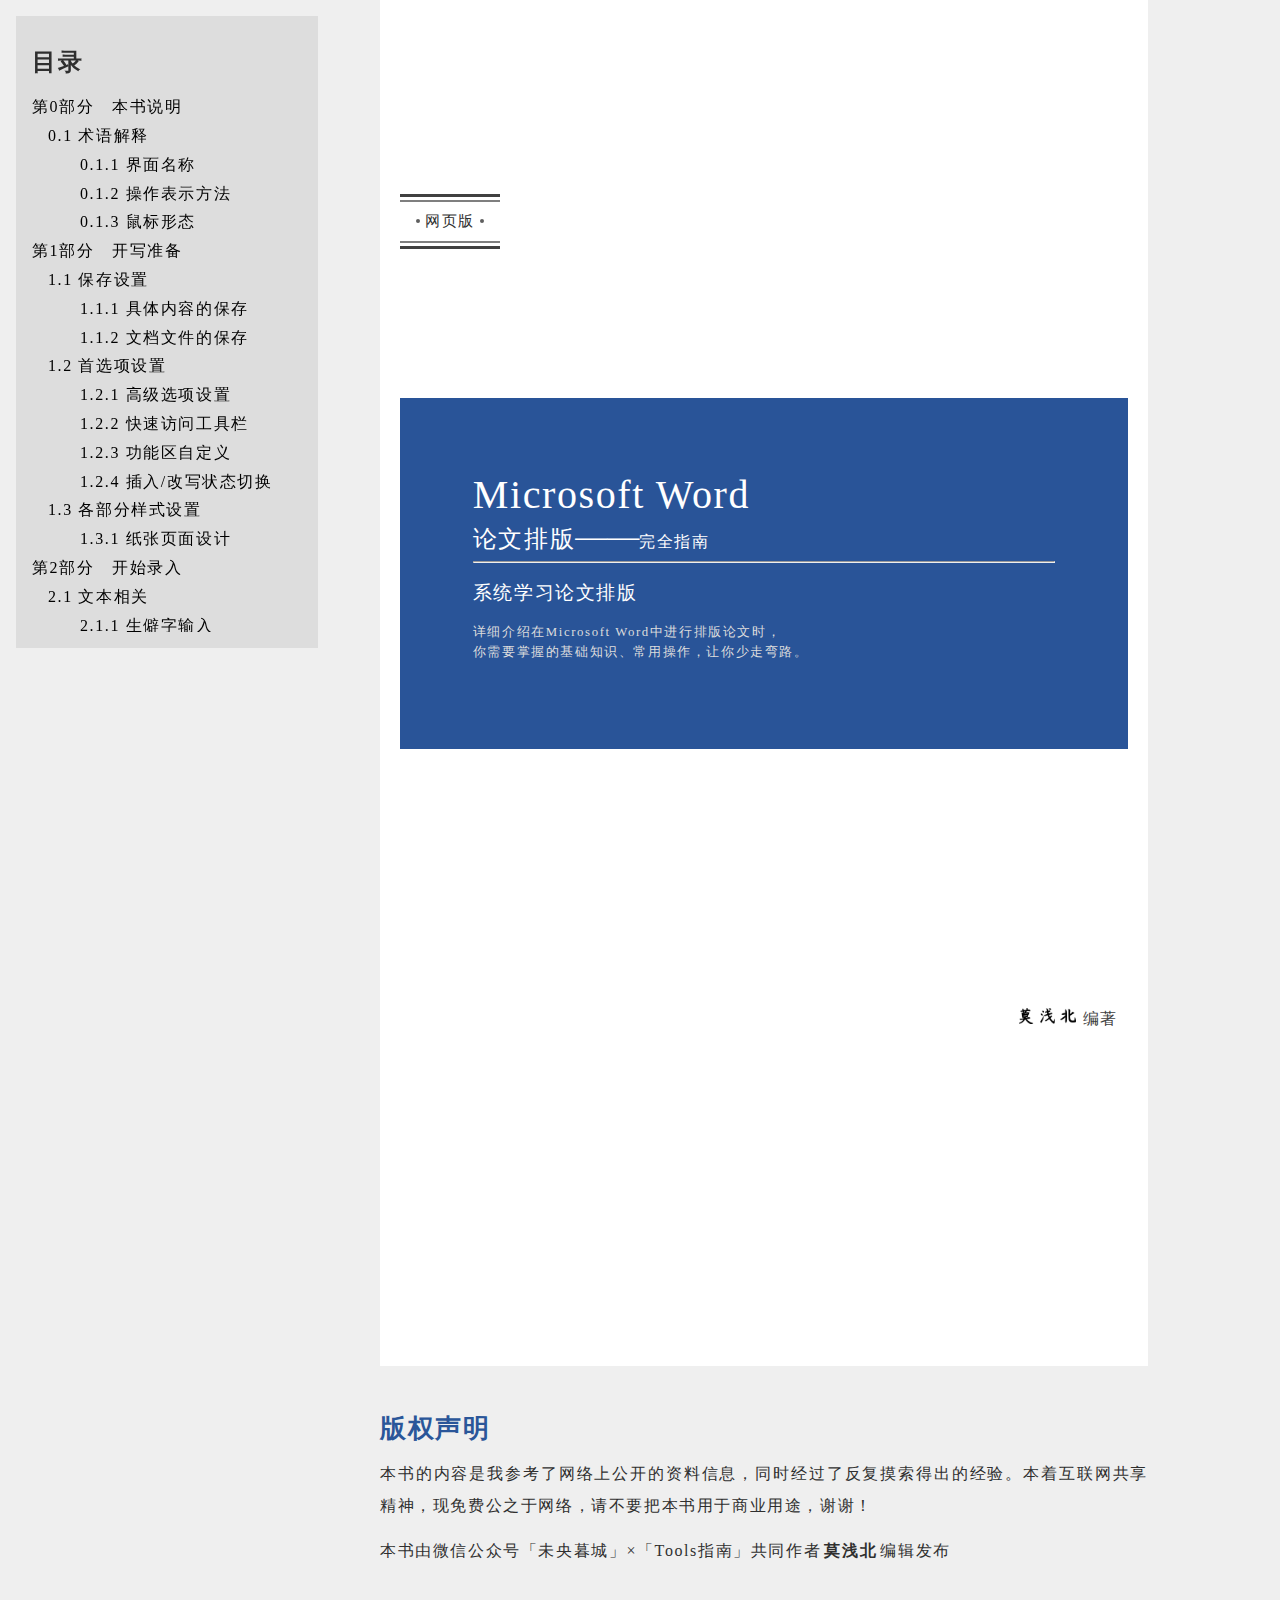
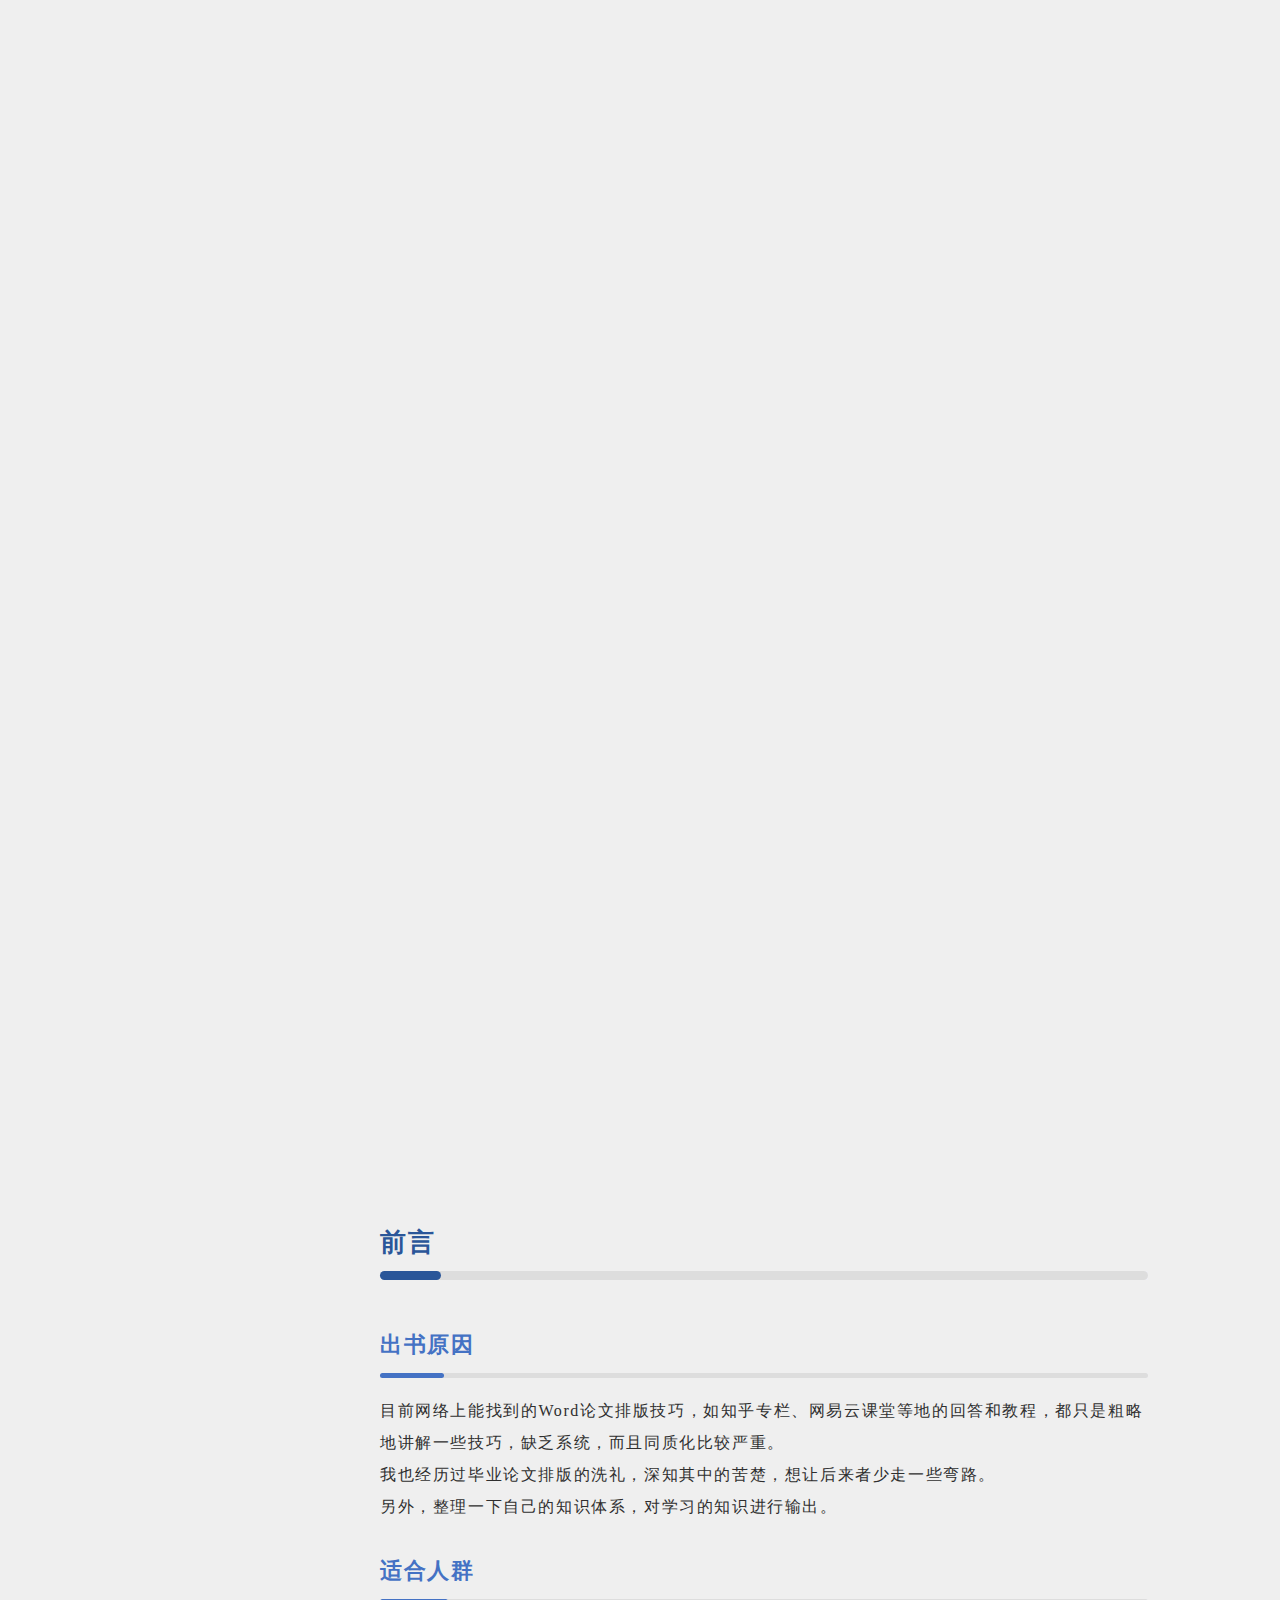
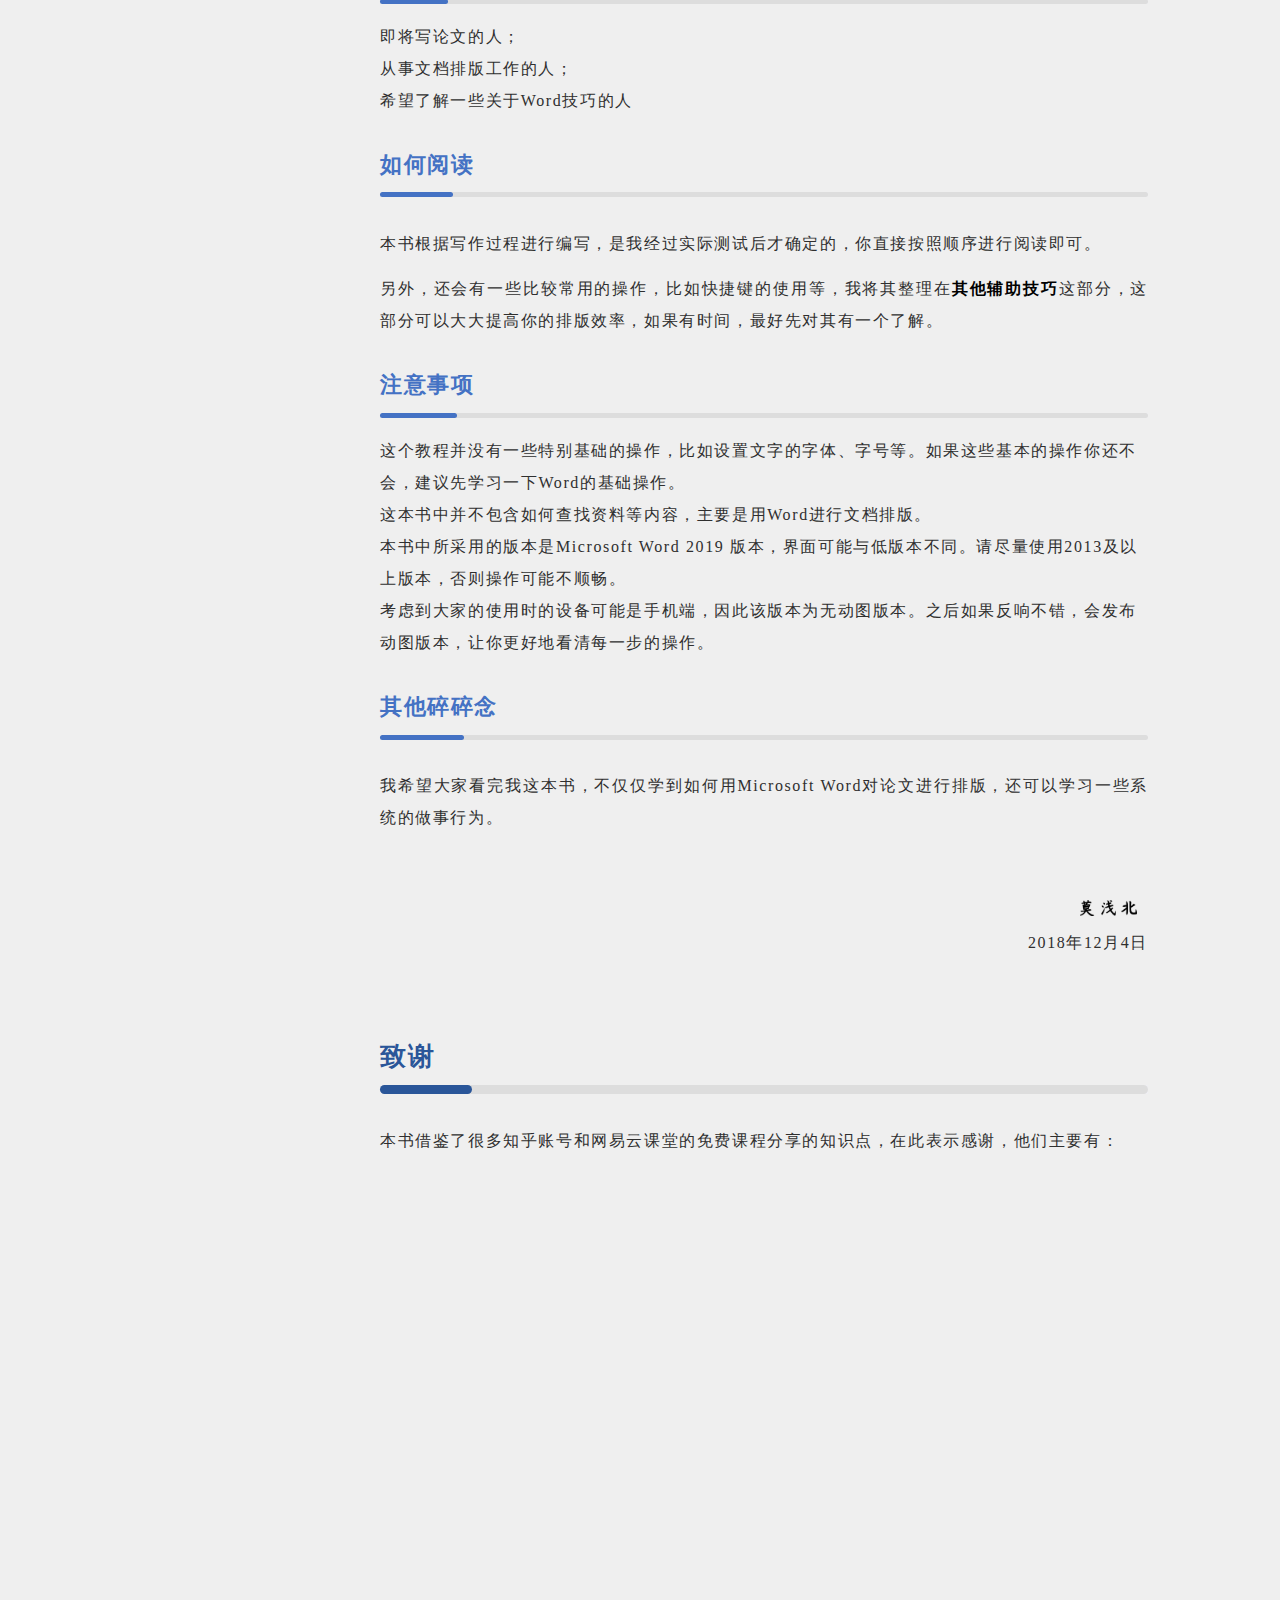
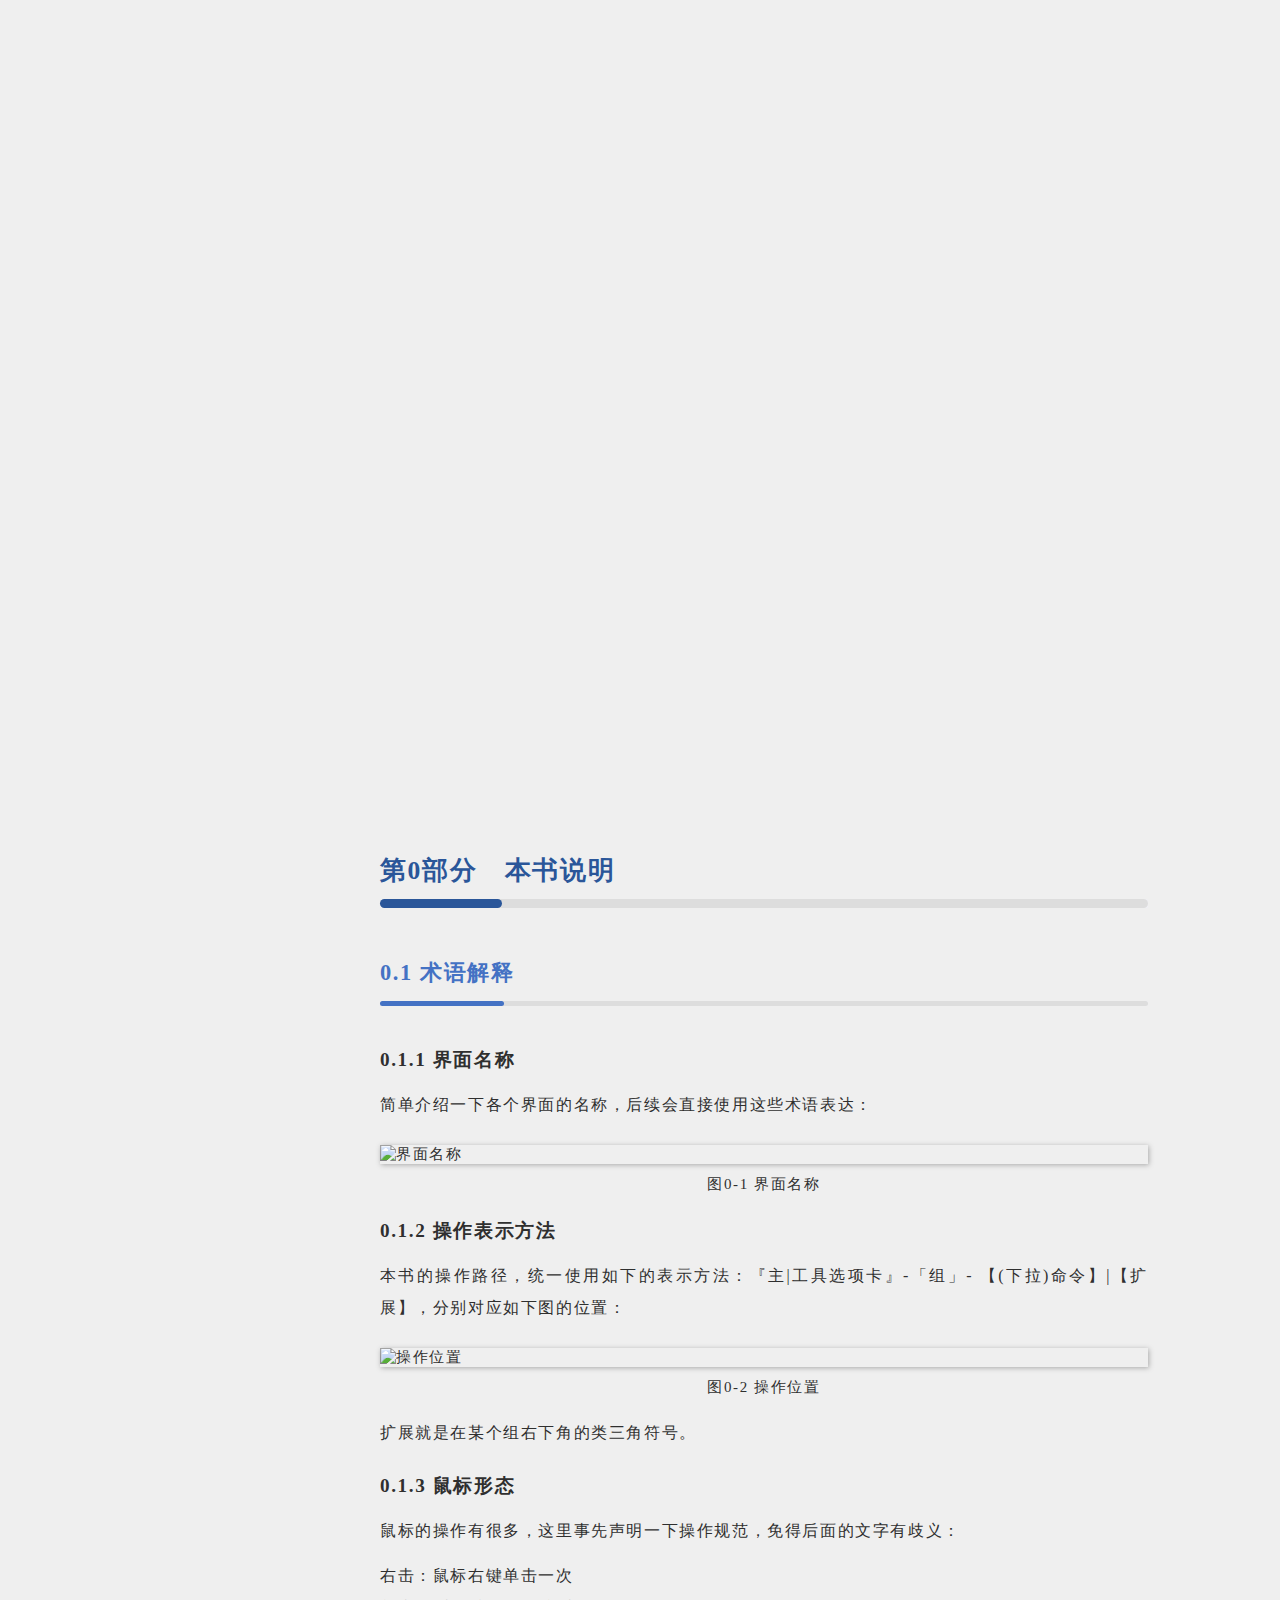
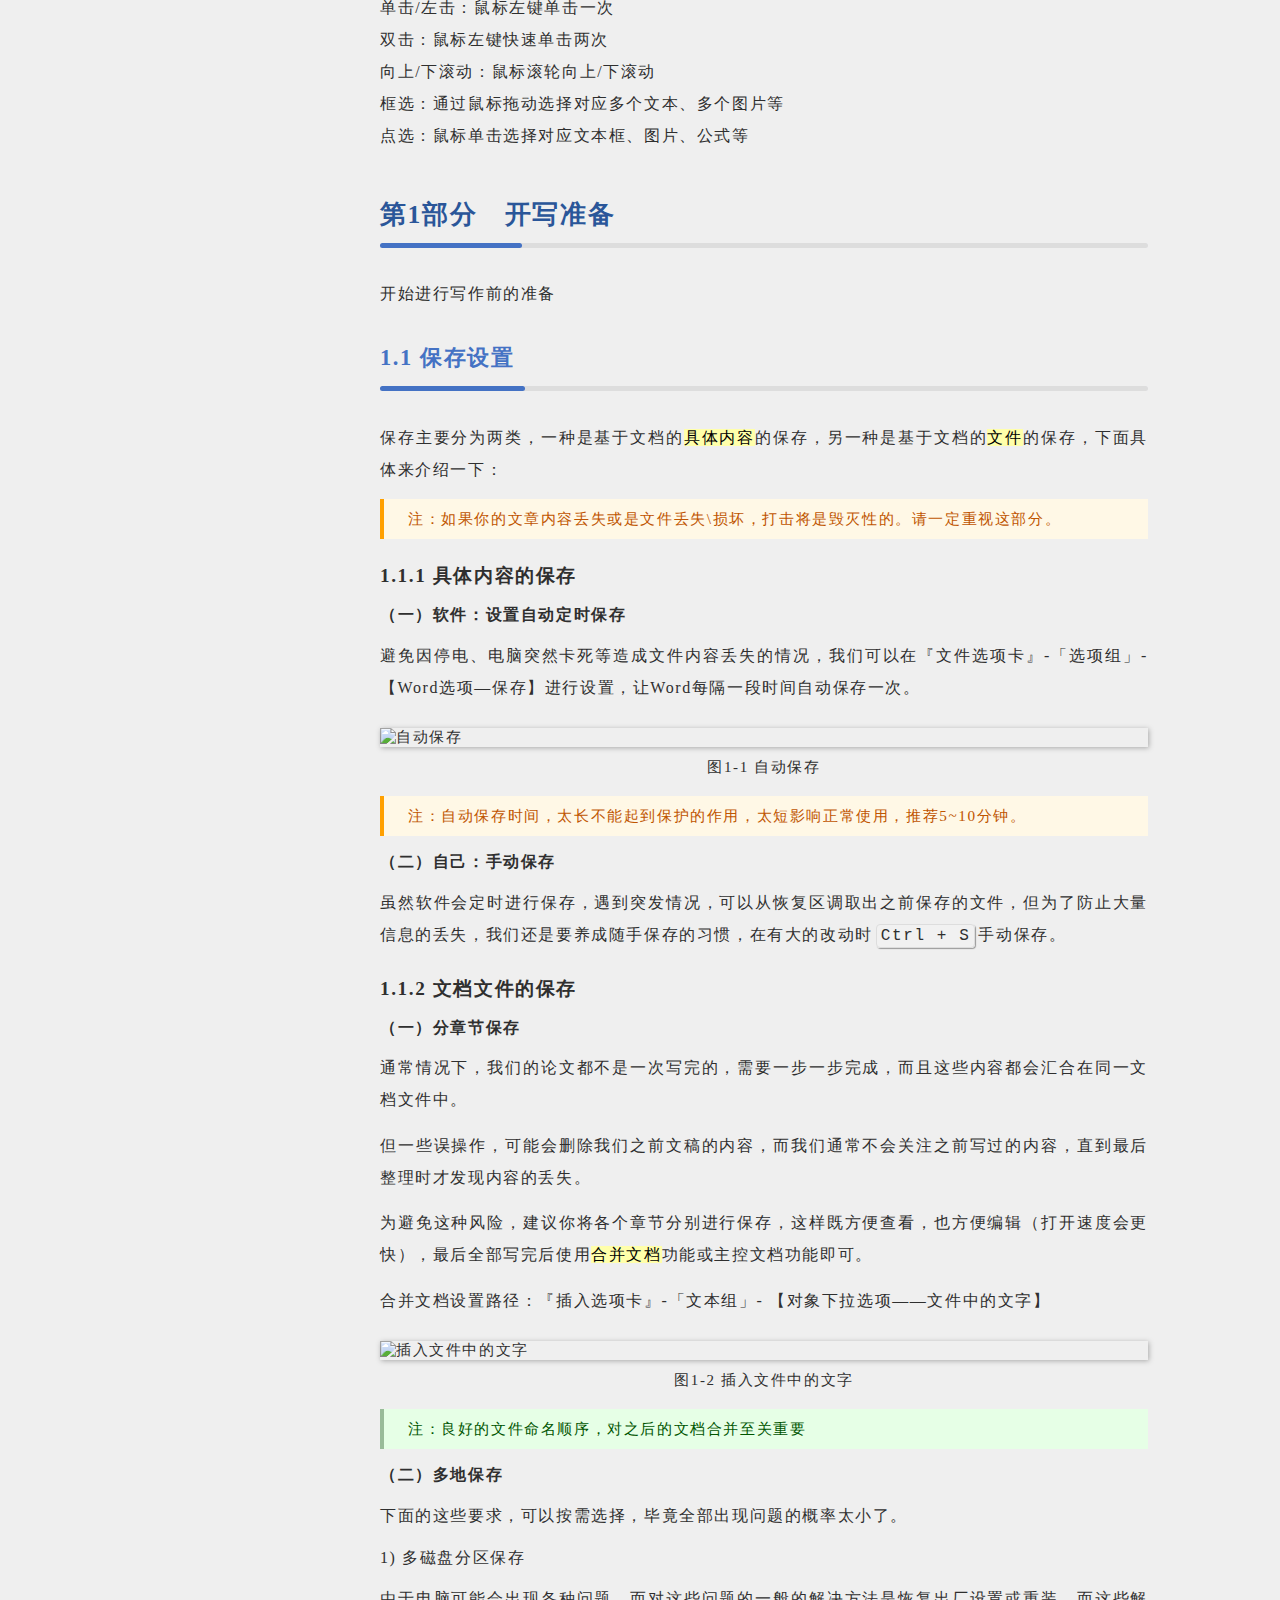
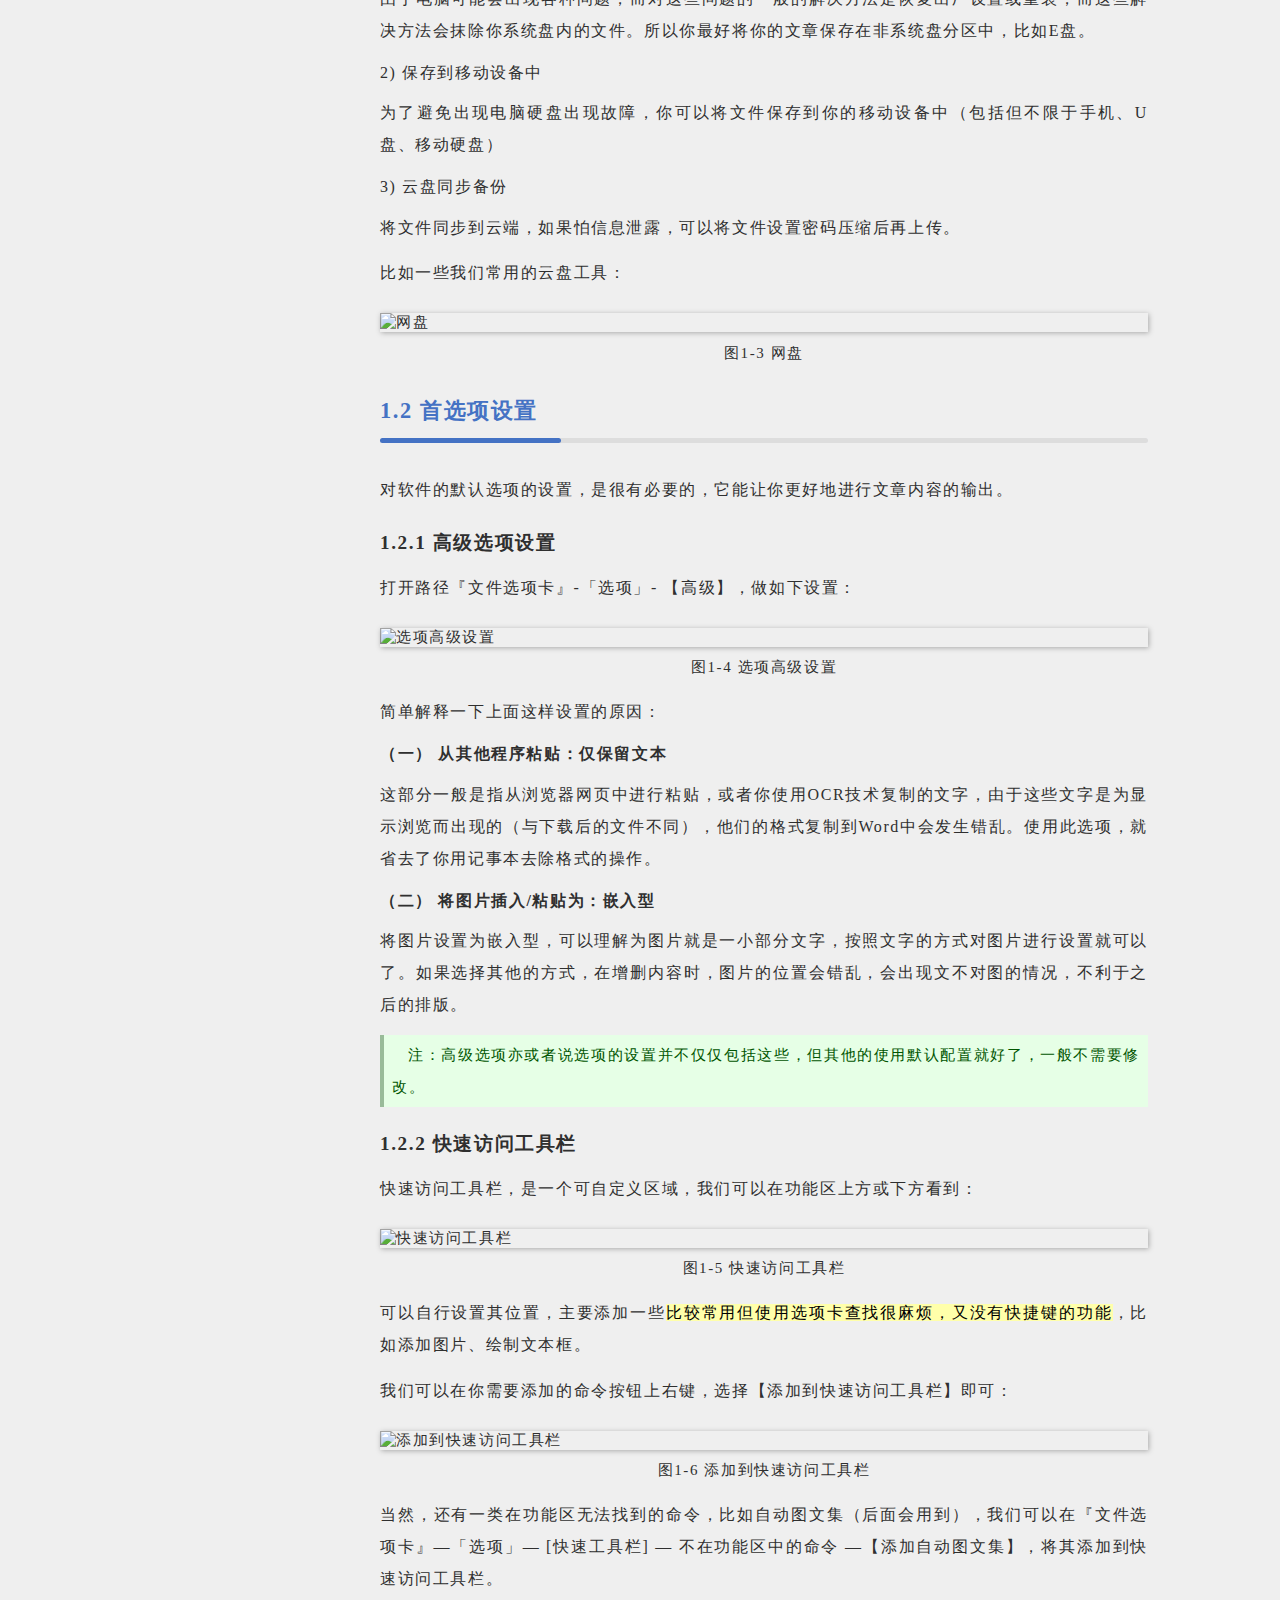
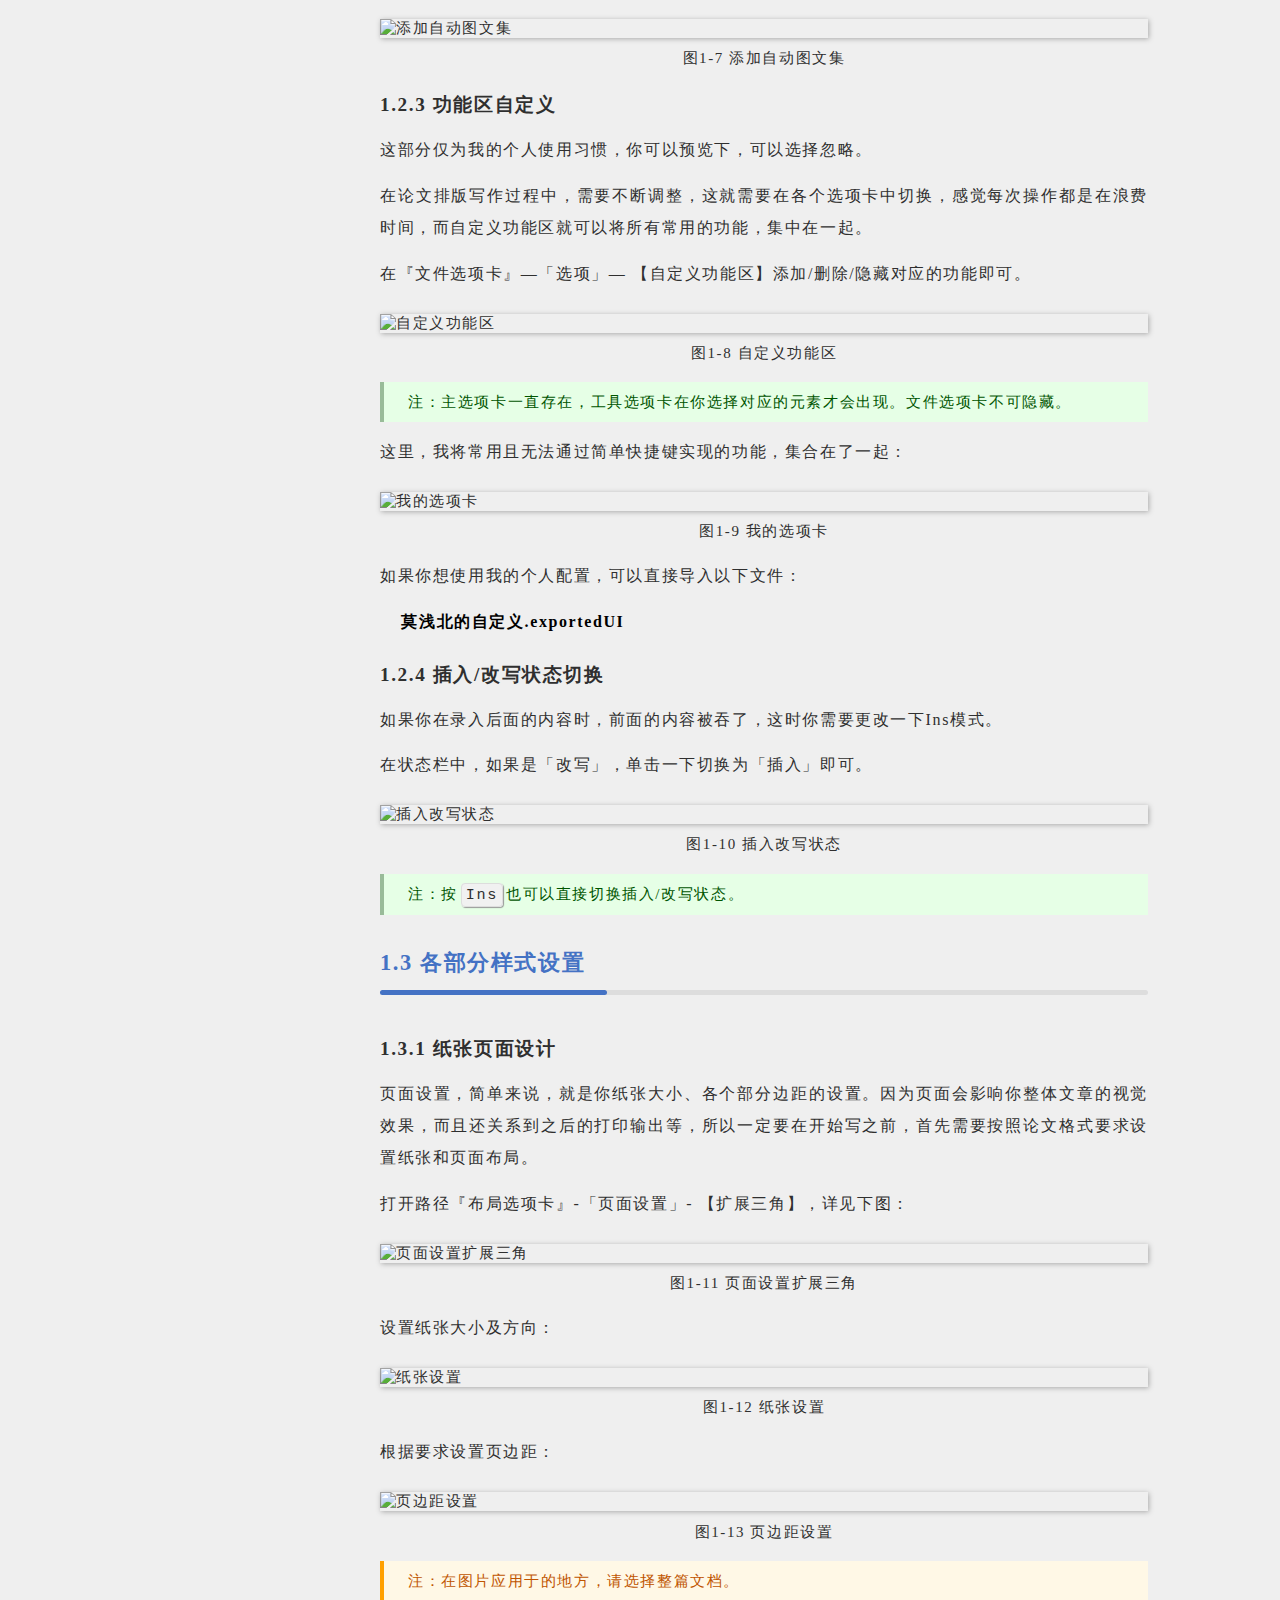
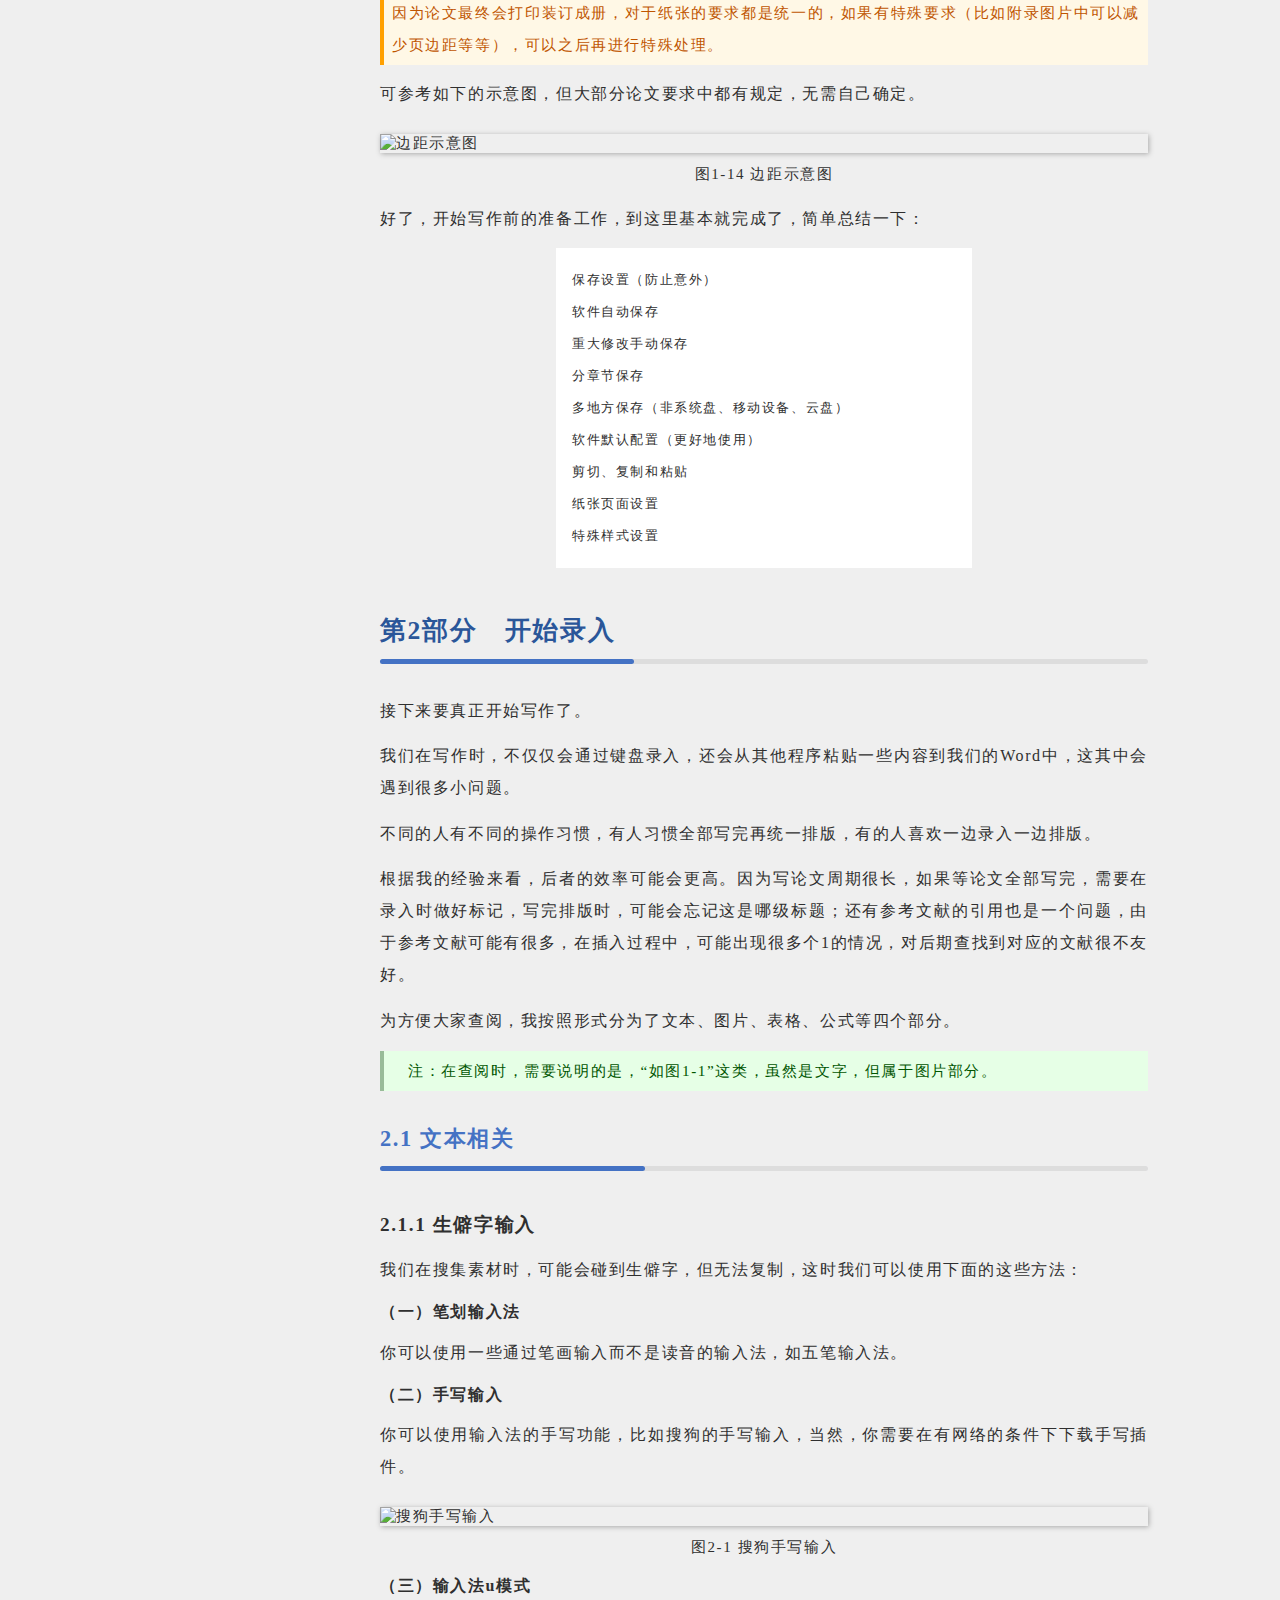
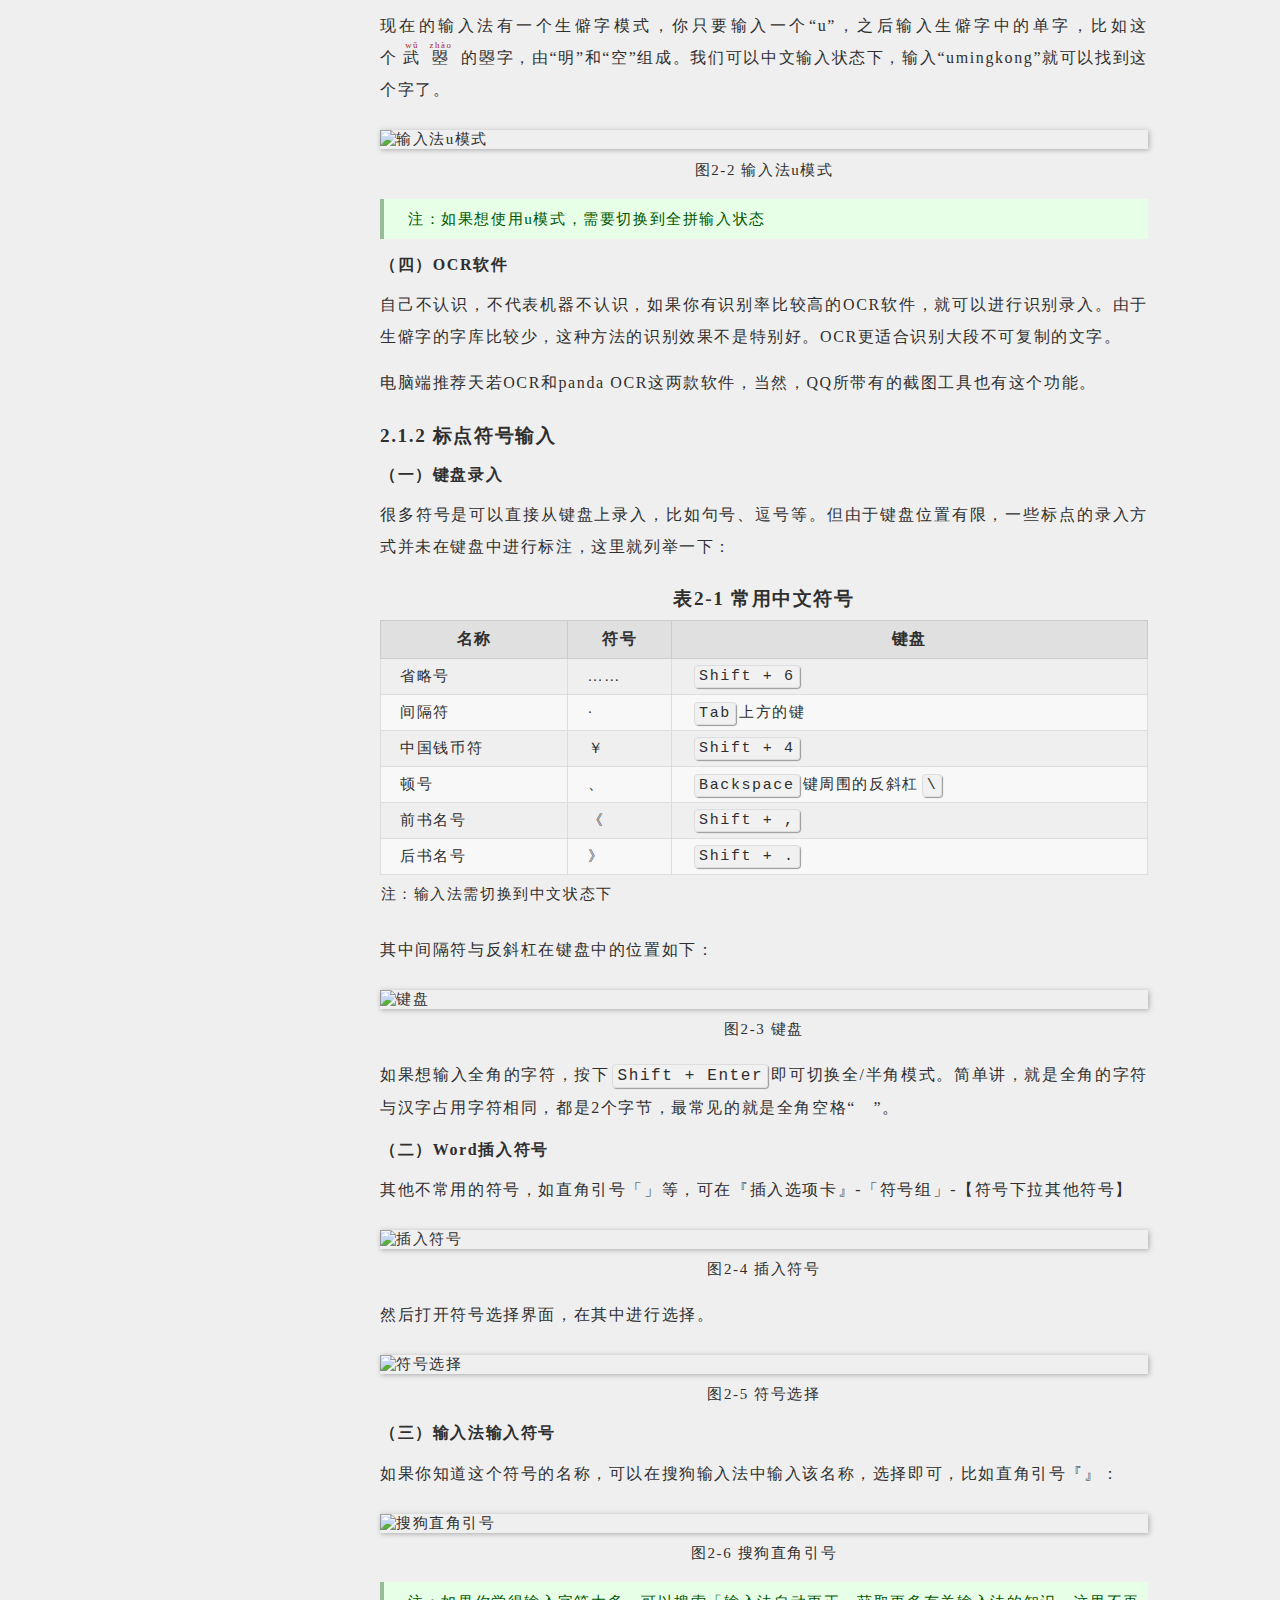
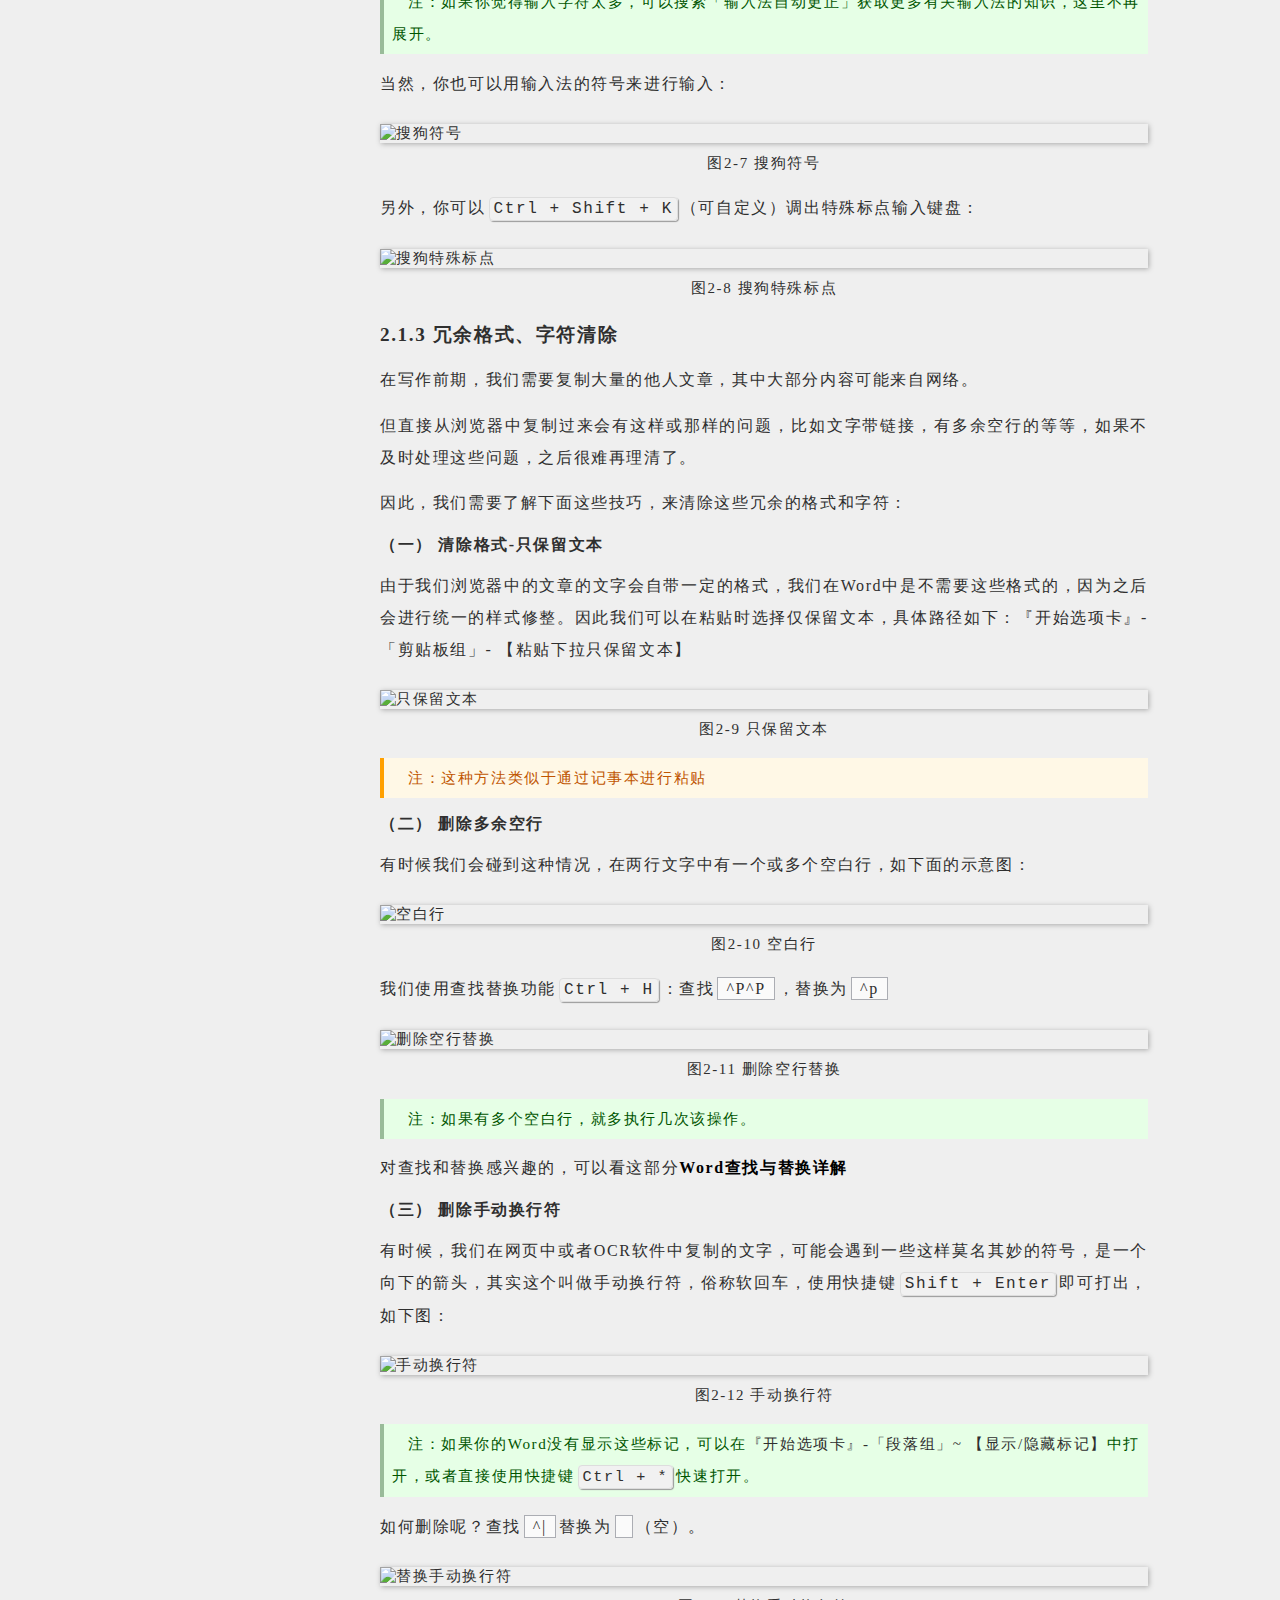
==== commit c1a9af5a: "Update index.html" ====
--- a/index.html
+++ b/index.html
@@ -4,7 +4,8 @@
 <head>
     <meta charset="UTF-8" />
     <title>Word论文排版</title>
-    <link rel="stylesheet" href="Styles/Stylesheet.css" />
+    <link rel="stylesheet" href="../Styles/Stylesheet.css" />
+    <link rel="shortcut icon" href="favicon.png" type="image/x-icon">
 
 </head>
 <!-- <base target="_blank" /> -->
@@ -24,7 +25,7 @@
                 <p>详细介绍在Microsoft Word中进行排版论文时，<br />你需要掌握的基础知识、常用操作，让你少走弯路。</p>
             </div>
 
-            <p><span class="author"><a href=""><img src="Images/莫浅北.png"  Alt ="莫浅北"/></a></span>编著</p>
+            <p><span class="author"><a href=""><img src="../Images/莫浅北.png"  Alt ="莫浅北"/></a></span>编著</p>
 
         </section>
 
@@ -69,14 +70,14 @@
 
             <p>本书根据写作过程进行编写，是我经过实际测试后才确定的，你直接按照顺序进行阅读即可。</p>
 
-            <p>另外，还会有一些比较常用的操作，比如快捷键的使用等，我将其整理在<a href="">其他辅助技巧</a>这部分，这部分可以大大提高你的排版效率，如果有时间，最好先对其有一个了解。</p>
+            <p>另外，还会有一些比较常用的操作，比如快捷键的使用等，我将其整理在<a href="#other">其他辅助技巧</a>这部分，这部分可以大大提高你的排版效率，如果有时间，最好先对其有一个了解。</p>
 
             <h3>注意事项</h3>
             <progress></progress>
             <ul>
                 <li>这个教程并没有一些特别基础的操作，比如设置文字的字体、字号等。如果这些基本的操作你还不会，建议先学习一下Word的基础操作。</li>
 
-                <li>这本书中并不包含如何查找资料等内容，主要是用Word进行排版。</li>
+                <li>这本书中并不包含如何查找资料等内容，主要是用Word进行文档排版。</li>
 
                 <li>本书中所采用的版本是Microsoft Word 2019 版本，界面可能与低版本不同。请尽量使用2013及以上版本，否则操作可能不顺畅。</li>
 
@@ -86,13 +87,13 @@
             <h3>其他碎碎念</h3>
             <progress></progress>
 
-            <p>本书会不定期更新，可点击<span class="webAdress"><a href="https://pan.baidu.com/s/1p08wZZmG_eZIhwAFRyh0ZA">这里</a></span>，提取码: xdkb</p>
-
-            <p>我希望大家看完我这本书，不仅仅学到如何用Microsoft Word对论文进行排版，还可以学习一些比较系统的做事行为。</p>
+            <!-- <p>本书会不定期更新，可点击<span class="webAdress"><a href="">这里</a></span>，提取码</p> -->
+
+            <p>我希望大家看完我这本书，不仅仅学到如何用Microsoft Word对论文进行排版，还可以学习一些系统的做事行为。</p>
 
             <br />
             <br />
-            <p style="text-align:right"><span class="author"><a href=""><img src="Images/莫浅北.png"  alt ="莫浅北" style="margin-right:.5em;"/></a></span><br />2018年12月4日</p>
+            <p style="text-align:right"><span class="author"><a href=""><img src="../Images/莫浅北.png"  alt ="莫浅北" style="margin-right:.5em;"/></a></span><br />2018年12月4日</p>
 
         </section>
 
@@ -133,7 +134,7 @@
 
             <p>简单介绍一下各个界面的名称，后续会直接使用这些术语表达：</p>
             <figure class="img">
-                <img src="Images/界面名称.png" alt="界面名称" />
+                <img src="界面名称.png" alt="界面名称" />
                 <figcaption>界面名称</figcaption>
             </figure>
 
@@ -141,7 +142,7 @@
 
             <p>本书的操作路径，统一使用如下的表示方法：<span class="setPath">『主|工具选项卡』-「组」- 【(下拉)命令】|【扩展】</span>，分别对应如下图的位置：</p>
             <figure class="img">
-                <img src="Images/操作位置.jpg" Alt="操作位置" />
+                <img src="操作位置.png" Alt="操作位置" />
                 <figcaption>操作位置</figcaption>
             </figure>
 
@@ -152,12 +153,14 @@
 
             <p>鼠标的操作有很多，这里事先声明一下操作规范，免得后面的文字有歧义：</p>
 
-            <p>右击：鼠标右键单击一次</p>
-            <p>单击/左击：鼠标左键单击一次</p>
-            <p>双击：鼠标左键快速单击两次</p>
-            <p>向上/下滚动：鼠标滚轮向上/下滚动</p>
-            <p>框选：通过鼠标拖动选择对应多个文本、多个图片等</p>
-            <p>点选：鼠标单击选择对应文本框、图片、公式等</p>
+            <ul class="list">
+                <li>右击：鼠标右键单击一次</li>
+                <li>单击/左击：鼠标左键单击一次</li>
+                <li>双击：鼠标左键快速单击两次</li>
+                <li>向上/下滚动：鼠标滚轮向上/下滚动</li>
+                <li>框选：通过鼠标拖动选择对应多个文本、多个图片等</li>
+                <li>点选：鼠标单击选择对应文本框、图片、公式等</li>
+            </ul>
 
 
             <h2>开写准备</h2>
@@ -181,7 +184,7 @@
             <p>避免因停电、电脑突然卡死等造成文件内容丢失的情况，我们可以在<span class="setPath">『文件选项卡』-「选项组」- 【Word选项—保存】</span>进行设置，让Word每隔一段时间自动保存一次。</p>
 
             <figure class="img">
-                <img src="Images/自动保存.png" Alt="自动保存" />
+                <img src="自动保存.png" Alt="自动保存" />
                 <figcaption>自动保存</figcaption>
             </figure>
 
@@ -203,7 +206,7 @@
             <p>合并文档设置路径：<span class="setPath">『插入选项卡』-「文本组」- 【对象下拉选项——文件中的文字】</span></p>
 
             <figure class="img">
-                <img src="Images/插入文件中的文字.png" Alt="插入文件中的文字" />
+                <img src="插入文件中的文字.png" Alt="插入文件中的文字" />
                 <figcaption>插入文件中的文字</figcaption>
             </figure>
             <p class="tips">良好的文件命名顺序，对之后的文档合并至关重要</p>
@@ -227,7 +230,7 @@
             <p>比如一些我们常用的云盘工具：</p>
 
             <figure class="img">
-                <img src="Images/网盘.png" Alt="网盘" />
+                <img src="网盘.png" Alt="网盘" />
                 <figcaption>网盘</figcaption>
             </figure>
 
@@ -245,7 +248,7 @@
 
             <p>打开路径<span class="setPath">『文件选项卡』-「选项」- 【高级】</span>，做如下设置：</p>
             <figure class="img">
-                <img src="Images/选项高级设置.jpg" Alt="选项高级设置" />
+                <img src="选项高级设置.jpg" Alt="选项高级设置" />
                 <figcaption>选项高级设置</figcaption>
             </figure>
             <p>简单解释一下上面这样设置的原因：</p>
@@ -266,21 +269,21 @@
             <p>快速访问工具栏，是一个可自定义区域，我们可以在功能区上方或下方看到：</p>
 
             <figure class="img">
-                <img src="Images/快速访问工具栏.png" Alt="快速访问工具栏" />
+                <img src="快速访问工具栏.png" Alt="快速访问工具栏" />
                 <figcaption>快速访问工具栏</figcaption>
             </figure>
 
             <p>可以自行设置其位置，主要添加一些<b>比较常用但使用选项卡查找很麻烦，又没有快捷键的功能</b>，比如添加图片、绘制文本框。</p>
             <p>我们可以在你需要添加的命令按钮上右键，选择【添加到快速访问工具栏】即可：</p>
             <figure class="img">
-                <img src="Images/添加到快速访问工具栏.png" Alt="添加到快速访问工具栏" />
+                <img src="添加到快速访问工具栏.png" Alt="添加到快速访问工具栏" />
                 <figcaption>添加到快速访问工具栏</figcaption>
             </figure>
 
             <p id="TuWenJi">当然，还有一类在功能区无法找到的命令，比如自动图文集（后面会用到），我们可以在<span class="setPath">『文件选项卡』—「选项」— [快速工具栏] — 不在功能区中的命令 —【添加自动图文集】</span>，将其添加到快速访问工具栏。</p>
 
             <figure class="img">
-                <img src="Images/添加自动图文集.jpg" Alt="添加自动图文集" />
+                <img src="添加自动图文集.jpg" Alt="添加自动图文集" />
                 <figcaption>添加自动图文集</figcaption>
             </figure>
 
@@ -291,7 +294,7 @@
 
             <p>在<span class="setPath">『文件选项卡』—「选项」— 【自定义功能区】</span>添加/删除/隐藏对应的功能即可。</p>
             <figure class="img">
-                <img src="Images/自定义功能区.png" Alt="自定义功能区" />
+                <img src="自定义功能区.png" Alt="自定义功能区" />
                 <figcaption>自定义功能区</figcaption>
             </figure>
 
@@ -300,13 +303,13 @@
             <p>这里，我将常用且无法通过简单快捷键实现的功能，集合在了一起：</p>
 
             <figure class="img">
-                <img src="Images/我的选项卡.png" Alt="我的选项卡" />
+                <img src="我的选项卡.png" Alt="我的选项卡" />
                 <figcaption>我的选项卡</figcaption>
             </figure>
 
             <p>如果你想使用我的个人配置，可以直接导入以下文件：</p>
 
-            <p><span class="file"><a href="资源/莫浅北的自定义.exportedUI">莫浅北的自定义.exportedUI</a></span></p>
+            <p><span class="file"><a href="Sourse/莫浅北的自定义.exportedUI">莫浅北的自定义.exportedUI</a></span></p>
 
 
             <h4>插入/改写状态切换</h4>
@@ -315,7 +318,7 @@
 
             <p>在状态栏中，如果是「改写」，单击一下切换为「插入」即可。</p>
             <figure class="img">
-                <img src="Images/插入改写状态.jpg" Alt="插入改写状态" />
+                <img src="插入改写状态.jpg" Alt="插入改写状态" />
                 <figcaption>插入改写状态</figcaption>
             </figure>
 
@@ -334,51 +337,31 @@
             <p>打开路径<span class="setPath">『布局选项卡』-「页面设置」- 【扩展三角】</span>，详见下图：</p>
 
             <figure class="img">
-                <img src="Images/页面设置扩展三角.jpg" Alt="页面设置扩展三角" />
+                <img src="页面设置扩展三角.jpg" Alt="页面设置扩展三角" />
                 <figcaption>页面设置扩展三角</figcaption>
             </figure>
 
             <p>设置纸张大小及方向：</p>
             <figure class="img">
-                <img src="Images/纸张设置.jpg" Alt="纸张设置" />
+                <img src="纸张设置.jpg" Alt="纸张设置" />
                 <figcaption>纸张设置</figcaption>
             </figure>
 
             <p>根据要求设置页边距：</p>
             <figure class="img">
-                <img src="Images/页边距设置.jpg" Alt="页边距设置" />
+                <img src="页边距设置.jpg" Alt="页边距设置" />
                 <figcaption>页边距设置</figcaption>
             </figure>
 
-            <p class="warning">在图片下方红色方框的地方，请选择整篇文档。<br />因为论文最终会打印装订成册，对于纸张的要求都是统一的，如果有特殊要求（比如附录图片中可以减少页边距等等），可以之后再进行特殊处理。</p>
-
-
-            <h4>特殊文字样式设置</h4>
-
-            <p>有些文字的样式，与其他大部分的内容都不一样，而且比较灵活，是比较特殊的格式，比如我们封面页的文字。</p>
-
-            <figure class="img">
-                <img src="Images/论文封面.png" Alt="论文封面" />
-                <figcaption>论文封面</figcaption>
-            </figure>
-
-            <p>由于我们所有文字在录入到Word中，其实都会默认应用“正文”样式，一旦这个样式更改，我们的所有样式都会随之更改。</p>
-
-            <p>因此，我们需要创建一个独立的样式，在其他样式修改后，它这部分能够不变动。</p>
-
-            <p>在<span class="setPath">『开始选项卡』-「样式」- 【下拉列表—创建样式】</span></p>
-            <figure class="img">
-                <img src="Images/创建样式.jpg" Alt="创建样式" />
-                <figcaption>创建样式</figcaption>
-            </figure>
-
-            <p>命名为「不变基准样式」，然后将其中的样式基准改为“无样式”：</p>
-            <figure class="img">
-                <img src="Images/特殊样式.png" Alt="特殊样式" />
-                <figcaption>特殊样式</figcaption>
-            </figure>
-
-            <p class="tips">如果你不想这样设置，可以将封面单独建立一个文件。</p>
+            <p class="warning">在图片应用于的地方，请选择整篇文档。<br />因为论文最终会打印装订成册，对于纸张的要求都是统一的，如果有特殊要求（比如附录图片中可以减少页边距等等），可以之后再进行特殊处理。</p>
+
+            <p>可参考如下的示意图，但大部分论文要求中都有规定，无需自己确定。</p>
+
+            <figure class="img">
+                <img src="边距示意图.png" Alt="边距示意图" />
+                <figcaption>边距示意图</figcaption>
+            </figure>
+
 
             <p>好了，开始写作前的准备工作，到这里基本就完成了，简单总结一下：</p>
 
@@ -434,7 +417,7 @@
             <p>你可以使用输入法的手写功能，比如搜狗的手写输入，当然，你需要在有网络的条件下下载手写插件。</p>
 
             <figure class="img">
-                <img src="Images/搜狗手写输入.jpg" Alt="搜狗手写输入" />
+                <img src="搜狗手写输入.jpg" Alt="搜狗手写输入" />
                 <figcaption>搜狗手写输入</figcaption>
             </figure>
 
@@ -450,7 +433,7 @@
                     <rp>）</rp>
                 </ruby>的曌字，由“明”和“空”组成。我们可以中文输入状态下，输入“umingkong”就可以找到这个字了。</p>
             <figure class="img">
-                <img src="Images/输入法u模式.jpg" Alt="输入法u模式" />
+                <img src="输入法u模式.jpg" Alt="输入法u模式" />
                 <figcaption>输入法u模式</figcaption>
             </figure>
 
@@ -519,7 +502,7 @@
 
             <p>其中间隔符与反斜杠在键盘中的位置如下：</p>
             <figure class="img">
-                <img src="Images/键盘.jpg" Alt="键盘" />
+                <img src="键盘.jpg" Alt="键盘" />
                 <figcaption>键盘</figcaption>
             </figure>
 
@@ -527,14 +510,14 @@
             <h5>（二）Word插入符号</h5>
             <p>其他不常用的符号，如直角引号「」等，可在<span class="setPath">『插入选项卡』-「符号组」-【符号下拉其他符号】</span></p>
             <figure class="img">
-                <img src="Images/插入符号.png" Alt="插入符号" />
+                <img src="插入符号.png" Alt="插入符号" />
                 <figcaption>插入符号</figcaption>
             </figure>
 
             <p>然后打开符号选择界面，在其中进行选择。</p>
 
             <figure class="img">
-                <img src="Images/符号选择.png" Alt="符号选择" />
+                <img src="符号选择.png" Alt="符号选择" />
                 <figcaption>符号选择</figcaption>
             </figure>
 
@@ -543,20 +526,20 @@
 
             <p>如果你知道这个符号的名称，可以在搜狗输入法中输入该名称，选择即可，比如直角引号『』：</p>
             <figure class="img">
-                <img src="Images/搜狗直角引号.jpg" Alt="搜狗直角引号" />
+                <img src="搜狗直角引号.jpg" Alt="搜狗直角引号" />
                 <figcaption>搜狗直角引号</figcaption>
             </figure>
             <p class="tips">如果你觉得输入字符太多，可以搜索「输入法自动更正」获取更多有关输入法的知识，这里不再展开。</p>
 
             <p>当然，你也可以用输入法的符号来进行输入：</p>
             <figure class="img">
-                <img src="Images/搜狗符号.jpg" Alt="搜狗符号" />
+                <img src="搜狗符号.jpg" Alt="搜狗符号" />
                 <figcaption>搜狗符号</figcaption>
             </figure>
             <p>另外，你可以<kbd>Ctrl + Shift + K</kbd>（可自定义）调出特殊标点输入键盘：</p>
 
             <figure class="img">
-                <img src="Images/搜狗特殊标点.jpg" Alt="搜狗特殊标点" />
+                <img src="搜狗特殊标点.jpg" Alt="搜狗特殊标点" />
                 <figcaption>搜狗特殊标点</figcaption>
             </figure>
 
@@ -570,7 +553,7 @@
             <h5>（一） 清除格式-只保留文本</h5>
             <p>由于我们浏览器中的文章的文字会自带一定的格式，我们在Word中是不需要这些格式的，因为之后会进行统一的样式修整。因此我们可以在粘贴时选择仅保留文本，具体路径如下：<span class="setPath">『开始选项卡』-「剪贴板组」- 【粘贴下拉只保留文本】</span></p>
             <figure class="img">
-                <img src="Images/只保留文本.png" Alt="只保留文本" />
+                <img src="只保留文本.png" Alt="只保留文本" />
                 <figcaption>只保留文本</figcaption>
             </figure>
             <p class="warning">这种方法类似于通过记事本进行粘贴</p>
@@ -578,12 +561,12 @@
             <h5>（二） 删除多余空行</h5>
             <p>有时候我们会碰到这种情况，在两行文字中有一个或多个空白行，如下面的示意图：</p>
             <figure class="img">
-                <img src="Images/空白行.png" Alt="空白行" />
+                <img src="空白行.png" Alt="空白行" />
                 <figcaption>空白行</figcaption>
             </figure>
             <p>我们使用查找替换功能<kbd>Ctrl + H</kbd>：查找<span class="text">^P^P</span>，替换为<span class="text">^p</span></p>
             <figure class="img">
-                <img src="Images/删除空行替换.png" Alt="删除空行替换" />
+                <img src="删除空行替换.png" Alt="删除空行替换" />
                 <figcaption>删除空行替换</figcaption>
             </figure>
             <p class="tips">如果有多个空白行，就多执行几次该操作。</p>
@@ -595,14 +578,14 @@
 
             <p>有时候，我们在网页中或者OCR软件中复制的文字，可能会遇到一些这样莫名其妙的符号，是一个向下的箭头，其实这个叫做手动换行符，俗称软回车，使用快捷键<kbd>Shift + Enter</kbd>即可打出，如下图：</p>
             <figure class="img">
-                <img src="Images/手动换行符.png" Alt="手动换行符" />
+                <img src="手动换行符.png" Alt="手动换行符" />
                 <figcaption>手动换行符</figcaption>
             </figure>
             <p class="tips">如果你的Word没有显示这些标记，可以在<span class="setPath">『开始选项卡』-「段落组」~ 【显示/隐藏标记】</span>中打开，或者直接使用快捷键<kbd>Ctrl + *</kbd>快速打开。</p>
 
             <p>如何删除呢？查找<span class="text">^|</span>替换为<span class="text"></span>（空）。</p>
             <figure class="img">
-                <img src="Images/替换手动换行符.png" Alt="替换手动换行符" />
+                <img src="替换手动换行符.png" Alt="替换手动换行符" />
                 <figcaption>替换手动换行符</figcaption>
             </figure>
 
@@ -622,7 +605,35 @@
 
             <h5>（三） 怎样设置标题样式</h5>
 
-            <p>首先论文中，会有至少三级标题和正文，还有一些特殊的格式，比如封面中的文字。这个我们在准备那部分就有谈过，这里不再赘述。</p>
+            <p>首先论文中，会有至少三级标题和正文，这个比较复杂，我们先来谈一下某些特殊的格式，比如封面中的文字。</p>
+
+            <h6>特殊文字样式设置</h6>
+
+            <p>有些文字的样式，与其他大部分的内容都不一样，而且比较灵活，是比较特殊的格式，比如我们封面页的文字。</p>
+
+            <figure class="img">
+                <img src="论文封面.png" Alt="论文封面" />
+                <figcaption>论文封面</figcaption>
+            </figure>
+
+            <p>由于我们所有文字在录入到Word中，其实都会默认应用“正文”样式，一旦这个样式更改，我们的所有样式都会随之更改。</p>
+
+            <p>因此，我们需要创建一个独立的样式，在其他样式修改后，它这部分能够不变动。</p>
+
+            <p>在<span class="setPath">『开始选项卡』-「样式」- 【下拉列表—创建样式】</span></p>
+            <figure class="img">
+                <img src="创建样式.jpg" Alt="创建样式" />
+                <figcaption>创建样式</figcaption>
+            </figure>
+
+            <p>命名为「不变基准样式」，然后将其中的样式基准改为“无样式”：</p>
+            <figure class="img">
+                <img src="特殊样式.png" Alt="特殊样式" />
+                <figcaption>特殊样式</figcaption>
+            </figure>
+
+            <p class="tips">如果你不想这样设置，可以将封面单独建立一个文件。</p>
+
 
             <p>接下来，我们需要创建章、节、正文等样式。</p>
 
@@ -630,20 +641,20 @@
 
             <p>我们在需要修改的样式上右击，选择修改：</p>
             <figure class="img">
-                <img src="Images/样式修改.png" Alt="样式修改" />
+                <img src="样式修改.png" Alt="样式修改" />
                 <figcaption>样式修改</figcaption>
             </figure>
 
             <p>这里可以更具体地设置字体、段落、快捷键等样式：</p>
             <figure class="img">
-                <img src="Images/样式格式.png" Alt="样式格式" />
+                <img src="样式格式.png" Alt="样式格式" />
                 <figcaption>样式格式</figcaption>
             </figure>
             <p>具体如下图，注意图中框选的地方，是论文常常要求更改的。</p>
 
             <p>字体设置比较简单，就不进行展示了，看下段落设置：</p>
             <figure class="img">
-                <img src="Images/段落设置.png" Alt="段落设置" />
+                <img src="段落设置.png" Alt="段落设置" />
                 <figcaption>段落设置</figcaption>
             </figure>
 
@@ -656,7 +667,7 @@
             <p>在<span class="setPath">『开始选项卡』-「段落组」- 【多级列表】</span>中设置</p>
 
             <figure class="img">
-                <img src="Images/定义新的多级列表.png" Alt="定义新的多级列表" />
+                <img src="定义新的多级列表.png" Alt="定义新的多级列表" />
                 <figcaption>定义新的多级列表</figcaption>
             </figure>
 
@@ -672,7 +683,7 @@
             <p>具体如图标注所示：</p>
 
             <figure class="img">
-                <img src="Images/定义多级列表.png" Alt="定义多级列表" />
+                <img src="定义多级列表.png" Alt="定义多级列表" />
                 <figcaption>定义多级列表</figcaption>
             </figure>
 
@@ -680,7 +691,7 @@
 
             <p>如果之后你又遇到了新的样式，可以先将其中的某一段更改为想要的样式，然后在对应的样式中右键，选择“更新以匹配”。</p>
             <figure class="img">
-                <img src="Images/更新以匹配标题样式.png" Alt="更新以匹配标题样式" />
+                <img src="更新以匹配标题样式.png" Alt="更新以匹配标题样式" />
                 <figcaption>更新以匹配标题样式</figcaption>
             </figure>
 
@@ -702,7 +713,7 @@
             <p>如果在其他程序中粘贴的图片带有超链接，你可以使用清除所有格式功能。具体路径如下：<span class="setPath">『开始选项卡』-「字体组」~ 【清除所有格式】</span></p>
 
             <figure class="img">
-                <img src="Images/清除所有格式.png" Alt="清除所有格式" />
+                <img src="清除所有格式.png" Alt="清除所有格式" />
                 <figcaption>清除所有格式</figcaption>
             </figure>
 
@@ -711,7 +722,7 @@
 
             <p>有时候一页中的图片太多，为了方便更快速的选择特定的图片，可以打开选择窗格。路径为<span class="setPath">『开始选项卡』-「编辑组」-【选择下拉选择窗口】</span></p>
             <figure class="img">
-                <img src="Images/选择窗口.png" Alt="选择窗口" />
+                <img src="选择窗口.png" Alt="选择窗口" />
                 <figcaption>选择窗口</figcaption>
             </figure>
 
@@ -722,14 +733,14 @@
             <p>样式不仅仅用在文字上，对于其他非文字内容的，比如图片、表格等，也可以使用样式统一管理。而图片段落可以做如下设置：</p>
 
             <figure class="img">
-                <img src="Images/图片样式.png" Alt="图片样式" />
+                <img src="图片样式.png" Alt="图片样式" />
                 <figcaption>图片样式</figcaption>
             </figure>
 
             <p>这里注意，行距一定要设置多倍行距，无论是1倍还是1.5倍都可以，一定不要设置为固定值，否则会出现类似下图这种，图片显示不全的问题：</p>
 
             <figure class="img">
-                <img src="Images/图片显示不全.png" Alt="图片显示不全" />
+                <img src="图片显示不全.png" Alt="图片显示不全" />
                 <figcaption>图片显示不全</figcaption>
             </figure>
 
@@ -740,7 +751,7 @@
             <p>题注，其实就是对图片等元素的命名。比如说下面的这个：图1-1 莫浅北头像。而我们在论文中的命名方式，通常是在将图片放在各个章节中排序，而不管具体在哪一节。也就是说，前面的1表示这张图是哪一章中的，后面的1表示这是它所在章的第几张图片。</p>
 
             <figure class="img">
-                <img src="Images/题注示例.png" Alt="题注示例" />
+                <img src="题注示例.png" Alt="题注示例" />
                 <figcaption>题注示例</figcaption>
             </figure>
 
@@ -755,19 +766,19 @@
 
                 <p><span class="setPath">『引用选项卡』-「题注」-【插入题注】</span></p>
                 <figure class="img">
-                    <img src="Images/插入题注.png" Alt="插入题注" />
+                    <img src="插入题注.png" Alt="插入题注" />
                     <figcaption>插入题注</figcaption>
                 </figure>
 
                 <li>2. 新建标签（图）</li>
                 <figure class="img">
-                    <img src="Images/题注新建标签.png" Alt="题注新建标签" />
+                    <img src="题注新建标签.png" Alt="题注新建标签" />
                     <figcaption>题注新建标签</figcaption>
                 </figure>
 
                 <li>3. 设置题注编号，勾选“章节号”后，就会按照每一章统一编号，如第1章的图片为：图1-1，图1-2……图1-21</li>
                 <figure class="img">
-                    <img src="Images/题注编号.png" Alt="题注编号" />
+                    <img src="题注编号.png" Alt="题注编号" />
                     <figcaption>题注编号</figcaption>
                 </figure>
 
@@ -782,7 +793,7 @@
                 <p>首先，按照上面正常的操作步骤插入题注，然后按<kbd>Alt + F9</kbd>切换为域代码模式，在“图”（你自定义的题注标签名称）后面按<kbd>Ctrl + F9</kbd>插入一个代表域代码的大括号，之后输入<span class="text">QUOTE"一九九六年三月日"\@"D"</span>，将紧挨着的大括号及其内容号，剪贴到“月日”之间，然后再按<kbd>Alt + F9</kbd>切换为普通模式，这样就可以了。</p>
 
                 <figure class="img">
-                    <img src="Images/修改域对比.png" Alt="修改域对比" />
+                    <img src="修改域对比.png" Alt="修改域对比" />
                     <figcaption>修改域对比</figcaption>
                 </figure>
 
@@ -794,13 +805,13 @@
 
                 <li>4. 在<span class="setPath">『引用选项卡』-「题注」- 【交叉引用】</span></li>
                 <figure class="img">
-                    <img src="Images/题注交叉引用.png" Alt="题注交叉引用" />
+                    <img src="题注交叉引用.png" Alt="题注交叉引用" />
                     <figcaption>题注交叉引用</figcaption>
                 </figure>
 
                 <li>5. 一般我们会做“如图1-1所示”的引用，因此我们在“引用内容”栏需选择“仅标签和编号”</li>
                 <figure class="img">
-                    <img src="Images/设置交叉引用.png" Alt="设置交叉引用" />
+                    <img src="设置交叉引用.png" Alt="设置交叉引用" />
                     <figcaption>设置交叉引用</figcaption>
                 </figure>
 
@@ -814,14 +825,14 @@
             <h4>插入表格</h4>
             <p><span class="setPath">『插入选项卡』-「表格」-【插入表格|Excel电子表格】</span></p>
             <figure class="img">
-                <img src="Images/插入表格.png" Alt="插入表格" />
+                <img src="插入表格.png" Alt="插入表格" />
                 <figcaption>插入表格</figcaption>
             </figure>
 
             <h4>粘贴后保持原格式</h4>
             <p>复制excel的表格，粘贴时选择链接与保留原格式</p>
             <figure class="img">
-                <img src="Images/表格保留原格式.jpg" Alt="表格保留原格式" />
+                <img src="表格保留原格式.jpg" Alt="表格保留原格式" />
                 <figcaption>表格保留原格式</figcaption>
             </figure>
 
@@ -829,7 +840,7 @@
             <p>有时候我们的表格很长，需要跨页显示，而第2+页需要显示表头：</p>
 
             <figure class="img">
-                <img src="Images/跨页重复表头.png" Alt="跨页重复表头" />
+                <img src="跨页重复表头.png" Alt="跨页重复表头" />
                 <figcaption>跨页重复表头</figcaption>
             </figure>
 
@@ -837,7 +848,7 @@
             <p>选中想要设置为标题行的<b>行（一行或多行）</b>，单击<span class="setPath">『表格工具布局选项卡』-「数据」-【重复标题行】</span></p>
 
             <figure class="img">
-                <img src="Images/重复标题行.png" Alt="重复标题行" />
+                <img src="重复标题行.png" Alt="重复标题行" />
                 <figcaption>重复标题行</figcaption>
             </figure>
 
@@ -846,14 +857,14 @@
             <p>其实设置三段式表格，就是使用不同粗细的框线绘制的。比如下面这个表格：</p>
 
             <figure class="img">
-                <img src="Images/三线表.png" Alt="三线表" />
+                <img src="三线表.png" Alt="三线表" />
                 <figcaption>三线表</figcaption>
             </figure>
 
             <p>使用<span class="setPath">『表格工具设计选项卡』-「边框」-【笔颜色+边框样式+边框粗细】</span>实现：</p>
 
             <figure class="img">
-                <img src="Images/边框刷.png" Alt="边框刷" />
+                <img src="边框刷.png" Alt="边框刷" />
                 <figcaption>边框刷</figcaption>
             </figure>
 
@@ -863,7 +874,7 @@
             <p>另外，可以将这个表格保存为模板，重复使用</p>
 
             <figure class="img">
-                <img src="Images/保存表格模板.png" Alt="保存表格模板" />
+                <img src="保存表格模板.png" Alt="保存表格模板" />
                 <figcaption>保存表格模板</figcaption>
             </figure>
 
@@ -893,7 +904,7 @@
             <h5>(一) 使用墨迹公式</h5>
             <p>在<span class="setPath">『公式工具选项卡』-「工具」-【墨迹公式】</span>，手动书写，自动识别（识别率不是很好）</p>
             <figure class="img">
-                <img src="Images/墨迹公式.jpg" Alt="墨迹公式" />
+                <img src="墨迹公式.jpg" Alt="墨迹公式" />
                 <figcaption>墨迹公式</figcaption>
             </figure>
 
@@ -906,7 +917,7 @@
             <p>在<span class="setPath">『公式工具-设计选项卡』-「符号组和结构组」</span>插入对应的符号和结构，不过需要在鼠标和键盘中来回切换，适用于对公式需求不多的论文。</p>
 
             <figure class="img">
-                <img src="Images/插入公式和符号.jpg" Alt="插入公式和符号" />
+                <img src="插入公式和符号.jpg" Alt="插入公式和符号" />
                 <figcaption>插入公式和符号</figcaption>
             </figure>
 
@@ -917,7 +928,7 @@
 
             <p>需求：公式位于行中心，公式题注与公式同行，居右对齐，为“（2-1）”样式，包括圆括号，且需要引用处只引用“公式（3-1）”字样，即如下图：</p>
             <figure class="img">
-                <img src="Images/公式题注示例.png" Alt="公式题注示例" />
+                <img src="公式题注示例.png" Alt="公式题注示例" />
                 <figcaption>公式题注示例</figcaption>
             </figure>
 
@@ -942,12 +953,12 @@
                 <li>首先将自动图文集功能添加到快速访问工具栏，详见<a href="#TuWenJi">快速访问栏添加不在功能区的命令</a></li>
                 <li>在已设置好公式格式的位置，按<kbd>Alt + F3</kbd>将所选保存为新的图文库</li>
                 <figure class="img">
-                    <img src="Images/公式图文集.png" Alt="公式图文集" />
+                    <img src="公式图文集.png" Alt="公式图文集" />
                     <figcaption>公式图文集</figcaption>
                 </figure>
                 <li>在需要插入公式的位置，单击快速工具栏中的自动图文集工具，单击应用刚才的样式</li>
                 <figure class="img">
-                    <img src="Images/插入图文集.png" Alt="插入图文集" />
+                    <img src="插入图文集.png" Alt="插入图文集" />
                     <figcaption>插入图文集</figcaption>
                 </figure>
 
@@ -966,7 +977,7 @@
 
             <p><span class="setPath">『布局选项卡』-「页面设置组」-【分隔符下拉分节符下一页】</span></p>
             <figure class="img">
-                <img src="Images/分节下一页.jpg" Alt="分节下一页" />
+                <img src="分节下一页.jpg" Alt="分节下一页" />
                 <figcaption>分节下一页</figcaption>
             </figure>
             <p>将目录、参考文献页空出，且参考文献页位于文件最后。（目录后期会自动生成）</p>
@@ -990,7 +1001,7 @@
             <p>参考文献的引用主要有两种方式，一种是全部使用编号的交叉引用，另外一种是使用尾注+交叉引用的方式。</p>
 
 
-            <h4>使用编号引用参考文献</h4>
+            <h4>编号方法引用文献</h4>
 
             <p>先说一下全部使用编号交叉引用的方法，这种方法比较简单实用：</p>
 
@@ -998,14 +1009,16 @@
                 <li>1. 新建一个名为“参考文献”的标题样式，然后录入所有的参考文献。</li>
                 <li>2. 设置其编号方式为[123]格式。</li>
                 <li>3. 在需要引用参考文献的位置，选择交叉引用-编号，引用内容选择段落编号</li>
+
                 <figure class="img">
-                    <img src="Images/脚注扩展三角.png" Alt="脚注扩展三角" />
-                    <figcaption>脚注扩展三角</figcaption>
-                </figure>
+                    <img src="引用参考文献.png" Alt="引用参考文献" />
+                    <figcaption>引用参考文献</figcaption>
+                </figure>
+
                 <li>4. 依次插入对应参考文献的交叉引用。</li>
                 <li>5. 通过<kbd>Ctrl + H</kbd>查找<span class="text">[^#]</span>，替换为<span class="text">^&amp;</span>上标格式</li>
                 <figure class="img">
-                    <img src="Images/替换为上标.png" Alt="替换为上标" />
+                    <img src="替换为上标.png" Alt="替换为上标" />
                     <figcaption>替换为上标</figcaption>
                 </figure>
                 <p class="tips">上标属于字体格式</p>
@@ -1013,19 +1026,19 @@
             </ol>
 
 
-            <h4>使用尾注引用参考文献</h4>
+            <h4>尾注方法引用文献</h4>
             <p>但有的学校，可能规定使用尾注引用的方式，这里再说一下这种比较复杂的方式：</p>
 
             <ol>
                 <li>1）在需要插入参考文献的地方插入尾注</li>
                 <p>首次：<span class="setPath">『引用选项卡』-「脚注」-【扩展三角】</span></p>
                 <figure class="img">
-                    <img src="Images/脚注扩展三角.png" Alt="脚注扩展三角" />
+                    <img src="脚注扩展三角.png" Alt="脚注扩展三角" />
                     <figcaption>脚注扩展三角</figcaption>
                 </figure>
                 <p>打开设置尾注的位置和样式：</p>
                 <figure class="img">
-                    <img src="Images/脚注和尾注.png" Alt="脚注和尾注" class="half" />
+                    <img src="脚注和尾注.png" Alt="脚注和尾注" class="half" />
                     <figcaption>脚注和尾注</figcaption>
                 </figure>
                 <p class="warning">如果参考文献后还有新的节，这里必须选择节的结尾</p>
@@ -1039,43 +1052,40 @@
 
                 <p>将鼠标定位于前面不是参考文献的节中的某一段，在<span class="setPath">『布局选项卡』-「页面设置」-【扩展三角】</span>在打开的对话框中切换到版式，勾选“取消尾注”，应用于本节。这样尾注内容会移动到下一节中。</p>
                 <figure class="img">
-                    <img src="Images/版式设置.png" Alt="版式设置" />
+                    <img src="版式设置.png" Alt="版式设置" />
                     <figcaption>版式设置</figcaption>
                 </figure>
                 <p><kbd>F4</kbd>键重复该操作，直到所有的尾注均移动到参考文献节中。</p>
-
 
                 <li>4）格式替换</li>
 
                 <p>查找与替换，按照图片所示，输入查找与替换内容，全部替换</p>
                 <figure class="img">
-                    <img src="Images/查找和替换.png" Alt="查找和替换" />
+                    <img src="查找和替换.png" Alt="查找和替换" />
                     <figcaption>查找和替换</figcaption>
                 </figure>
                 <p class="tips">^e表示尾注标识编号，^&amp;表示查找栏中的文字，[ ]是设置格式，这些也可以在特殊格式中选择</p>
-
-
 
                 <li>5）去除尾注分隔符横线</li>
                 <ol>
                     <li>视图选项卡—→视图—→草稿</li>
                     <figure class="img">
-                        <img src="Images/视图草稿.png" Alt="视图草稿" />
+                        <img src="视图草稿.png" Alt="视图草稿" />
                         <figcaption>视图草稿</figcaption>
                     </figure>
                     <li>引用选项卡——&gt;脚注——&gt;显示备注，选择查看尾注区，确定</li>
                     <figure class="img">
-                        <img src="Images/显示尾注.png" Alt="显示尾注" />
+                        <img src="显示尾注.png" Alt="显示尾注" />
                         <figcaption>显示尾注</figcaption>
                     </figure>
                     <li>依次选择尾注分隔符、尾注延续分隔符，然后删除</li>
                     <figure class="img">
-                        <img src="Images/删除尾注.png" Alt="删除尾注" />
+                        <img src="删除尾注.png" Alt="删除尾注" />
                         <figcaption>删除尾注</figcaption>
                     </figure>
                     <li>返回页面视图可以点击状态栏右侧的页面视图标志，切换回普通视图：</li>
                     <figure class="img">
-                        <img src="Images/页面视图标志.png" Alt="页面视图标志" />
+                        <img src="页面视图标志.png" Alt="页面视图标志" />
                         <figcaption>页面视图标志</figcaption>
                     </figure>
                 </ol>
@@ -1091,91 +1101,33 @@
 
                 <li>7）重复引用参考文献</li>
                 <p>同插入图表题注的方法，插入交叉引用，引用内容为“尾注编号”。</p>
+
                 <figure class="img">
-                    <img src="Images/尾注交叉引用.png" Alt="尾注交叉引用" />
+                    <img src="尾注交叉引用.png" Alt="尾注交叉引用" />
                     <figcaption>尾注交叉引用</figcaption>
                 </figure>
 
-                <p class="tips">如有修改，全选文章后右键更新域（或F9快捷键）；<br />双击参考文献部分的尾注，可返回首个插入的位置。
+                <p class="tips">如有修改，全选文章后右键更新域（或F9快捷键）；</p>
+
+                <figure class="img">
+                    <img src="更新域.png" Alt="更新域" />
+                    <figcaption>更新域</figcaption>
+                </figure>
+
+                <p>双击参考文献部分的尾注，可返回首个插入的位置。
                 </p>
             </ol>
 
 
-            <h3>目录生成</h3>
-            <progress></progress>
-
-            <h4>插入中文目录</h4>
-            <ol>
-                <li><span class="setPath">『引用选项卡』-「目录」-【目录下拉-自定义目录】</span></li>
-                <figure class="img">
-                    <img src="Images/自定义目录.png" Alt="自定义目录" />
-                    <figcaption>自定义目录</figcaption>
-                </figure>
-                <li>注意以下前导符的设置</li>
-                <figure class="img">
-                    <img src="Images/目录设置.png" Alt="目录设置" />
-                    <figcaption>目录设置</figcaption>
-                </figure>
-                <li>点击选项，可修改目录的来源，比如仅显示前三级目录，仅显示某些样式的内容：
-                </li>
-
-                <figure class="img">
-                    <img src="Images/目录来源修改.png" Alt="目录来源修改" />
-                    <figcaption>目录来源修改</figcaption>
-                </figure>
-
-                <li>点击修改按钮，修改各级别标题在目录页中的显示样式</li>
-                <figure class="img">
-                    <img src="Images/标题样式修改.png" Alt="标题样式修改" />
-                    <figcaption>标题样式修改</figcaption>
-                </figure>
-            </ol>
-
-            <h4>插入英文目录</h4>
-            <p>有些学校要求，除中文目录外，还需要插入英文目录。</p>
-            <p>但我们没有英文标题文字，这里介绍两种手法实现：</p>
-
-
-            <h5>复制中文目录，然后将其翻译为英文</h5>
-
-            <img src="" alt="" />
-
-            <h5>使用标准的域</h5>
-
-
-            <p>在选项卡中选择，插入域</p>
-
-
-
-            <h5>使用障眼法</h5>
-
-            <p>上面的插入域方法，无法设置自动编号，比如Chapter1这种，如果必须，可以在所对应的标题下插入对应的英文标题和多级编号，与中文标题插入方法类似。</p>
-
-            <p>设置所有级别的英文标题的段落行距为固定值0.7磅，字体颜色为白色。</p>
-
-            <p>然后使用插入中文目录的步骤，在目录来源中取消勾选大纲和中文标题样式，设置对应的英文标题样式即可</p>
-
-            <p>如果出现是否替换对话框，选择否即可</p>
-
-            <figure class="img">
-                <img src="Images/不替换目录.png" Alt="不替换目录" />
-                <figcaption>不替换目录</figcaption>
-            </figure>
-
-            <h4>插入图片、表格、公式等目录</h4>
-
-
-            <p>同中文目录插入方法，选择对应的题注样式即可。</p>
 
             <h3>页眉和页脚</h3>
             <progress></progress>
 
-
             <h4>插入纯文本</h4>
 
             <p>插入页眉，可双击页面上方（双击页面内区域退出）或<span class="setPath">『插入选项卡』-「页眉和页脚」-【页眉】</span>，一般调整图中框选的位置</p>
             <figure class="img">
-                <img src="Images/页眉页脚设置.png" Alt="页眉页脚设置" />
+                <img src="页眉页脚设置.png" Alt="页眉页脚设置" />
                 <figcaption>页眉页脚设置</figcaption>
             </figure>
             <p class="warning">如果当前页眉不同于上页页眉时，需要取消【链接到前一条页眉】，而且需要在上一页与本页中插入分节符</p>
@@ -1185,12 +1137,12 @@
             <ol>
                 <li>1. 在<span class="setPath">『页眉和页脚设计选项卡』-「插入」-【文档部件-域】</span></li>
                 <figure class="img">
-                    <img src="Images/文档部件域.png" Alt="文档部件域" />
+                    <img src="文档部件域.png" Alt="文档部件域" />
                     <figcaption>文档部件域</figcaption>
                 </figure>
                 <li>2. 选择域名StyleRef，然后选择样式名</li>
                 <figure class="img">
-                    <img src="Images/域设置.png" Alt="域设置" />
+                    <img src="域设置.png" Alt="域设置" />
                     <figcaption>域设置</figcaption>
                 </figure>
                 <p class="tips">如果你还想要标题前的“第X章”，需要勾选插入段落编号</p>
@@ -1202,7 +1154,7 @@
             <p>在页脚位置通常会要求插入页码</p>
             <li>在<span class="setPath">『页眉和页脚设计选项卡』-「页眉和页脚」-【页码-设置页码格式】</span>插入页码</li>
             <figure class="img">
-                <img src="Images/页码格式.png" Alt="页码格式" />
+                <img src="页码格式.png" Alt="页码格式" />
                 <figcaption>页码格式</figcaption>
             </figure>
             <p>如果想让页码从1开始，注意设置下方的起始页码，从1（或任意数字）开始</p>
@@ -1210,6 +1162,74 @@
             <p>如果要求没有页眉横线时，只要选择文本（包括回车符），然后在『开始选项卡』-「段落」-【边框=无边框】</p>
 
             </ul>
+
+
+            <h3>目录生成</h3>
+            <progress></progress>
+
+            <h4>插入中文目录</h4>
+            <ol>
+                <li><span class="setPath">『引用选项卡』-「目录」-【目录下拉-自定义目录】</span></li>
+                <figure class="img">
+                    <img src="自定义目录.png" Alt="自定义目录" />
+                    <figcaption>自定义目录</figcaption>
+                </figure>
+                <li>注意以下前导符的设置</li>
+                <figure class="img">
+                    <img src="目录设置.png" Alt="目录设置" />
+                    <figcaption>目录设置</figcaption>
+                </figure>
+                <li>点击选项，可修改目录的来源，比如仅显示前三级目录，仅显示某些样式的内容：
+                </li>
+
+                <figure class="img">
+                    <img src="目录来源修改.png" Alt="目录来源修改" />
+                    <figcaption>目录来源修改</figcaption>
+                </figure>
+
+                <li>点击修改按钮，修改各级别标题在目录页中的显示样式</li>
+                <figure class="img">
+                    <img src="标题样式修改.png" Alt="标题样式修改" />
+                    <figcaption>标题样式修改</figcaption>
+                </figure>
+            </ol>
+
+            <h4>插入英文目录</h4>
+            <p>有些学校要求，除中文目录外，还需要插入英文目录。</p>
+            <p>但我们没有英文标题文字，这里介绍两种手法实现：</p>
+
+
+            <h5>复制中文目录，然后将其翻译为英文</h5>
+
+            <img src="" alt="" />
+
+            <h5>使用标准的域</h5>
+
+
+            <p>在选项卡中选择，插入域</p>
+
+
+
+            <h5>使用障眼法</h5>
+
+            <p>上面的插入域方法，无法设置自动编号，比如Chapter1这种，如果必须，可以在所对应的标题下插入对应的英文标题和多级编号，与中文标题插入方法类似。</p>
+
+            <p>设置所有级别的英文标题的段落行距为固定值0.7磅，字体颜色为白色。</p>
+
+            <p>然后使用插入中文目录的步骤，在目录来源中取消勾选大纲和中文标题样式，设置对应的英文标题样式即可</p>
+
+            <p>如果出现是否替换对话框，选择否即可</p>
+
+            <figure class="img">
+                <img src="不替换目录.png" Alt="不替换目录" />
+                <figcaption>不替换目录</figcaption>
+            </figure>
+
+            <h4>插入图表式目录</h4>
+
+            <p>同中文目录插入方法，选择对应的题注样式即可。</p>
+
+
 
 
             <h3>最后的完善</h3>
@@ -1241,7 +1261,7 @@
 
 
 
-            <h2>其他技巧</h2>
+            <h2 id="other">其他技巧</h2>
 
             <progress></progress>
 
@@ -1717,7 +1737,7 @@
                     <p><kbd>Ctrl+H</kbd>，调出查找与替换窗口，在这里我们可以输入想要查找和替换的文字。</p>
 
                     <figure class="img">
-                        <img src="Images/查找与替换简版.jpg" alt="查找与替换简版" />
+                        <img src="查找与替换简版.jpg" alt="查找与替换简版" />
                         <figcaption>查找与替换简版</figcaption>
                     </figure>
                     <p>比如“台湾”替换为“中国台湾”</p>
@@ -1726,7 +1746,7 @@
                     <p>我们单击上面图片中的【更多】按钮，会展示出更多的选项，如下图：</p>
 
                     <figure class="img">
-                        <img src="Images/查找与替换更多.jpg" alt="查找与替换更多" />
+                        <img src="查找与替换更多.jpg" alt="查找与替换更多" />
                         <figcaption>查找与替换更多</figcaption>
                     </figure>
 
@@ -1736,7 +1756,7 @@
                     <p>而“突出显示”就是在『开始选项卡』- 「字体组」~【文本突出显示颜色】中所设置的，如下图：</p>
 
                     <figure class="img">
-                        <img src="Images/突出显示.jpg" alt="突出显示" />
+                        <img src="突出显示.jpg" alt="突出显示" />
                         <figcaption>突出显示</figcaption>
                     </figure>
                     <p>这里再次选择它会限定“非突出显示”，而第三次会取消这一限定</p>
@@ -1744,7 +1764,7 @@
                     <p>如下面的动态图所示，同样为文本“突出显示”，上面有该格式的被替换，而没有该格式的不被替换</p>
 
                     <figure class="img">
-                        <img src="Images/突出显示测试.gif" alt="突出显示测试" />
+                        <img src="突出显示测试.gif" alt="突出显示测试" />
                         <figcaption>突出显示测试</figcaption>
                     </figure>
 
@@ -1753,14 +1773,14 @@
                     <p>在查找替换更多窗口中可以看到还有一个【特殊格式】按钮，这里可以查找那些在普通页面中无法看到的标记，比如“手动换行符”、“制表符”、“分节符”等等，这些在一般的设置中无法看见，但我们可以在『开始选项卡』- 「段落组」~【显示/隐藏编辑标记】（或【Ctrl+Shift+8】快捷键）打开。</p>
 
                     <figure class="img">
-                        <img src="Images/编辑标记.jpg" alt="编辑标记" />
+                        <img src="编辑标记.jpg" alt="编辑标记" />
                         <figcaption>编辑标记</figcaption>
                     </figure>
                     <p>特殊格式包括：任意单个数字（仅用于查找框）、图形、手动换行符、1/4全角空格、长划线、短划线、脱字号^、分栏符、分节符、省略号、全角省略号、无宽非分隔符、不间断空格、不间断连字符、¶段落符号、§分节符、脚注标记、可选连字符、空白区域、手动分页符、尾注标记（仅用于查找框）、域(仅用于查找框)、Unicode字符、全角空格、批注（仅用于查找框）等</p>
                     <p>我们在网上复制的文章粘贴到Word中会存在一些默认的格式，如果你无法删除掉，可以打开编辑标记，查看这些标记是什么，然后就可以替换删除了，而常见的就是“手动换行符”和“自动换行符”与“制表位”。 比如下面的动图，如果我们使用【Backspace】键删除，无法删除文本前面的空格，只会删除前一行的文字，打开编辑标志，原来这里有一个“分节符”。这里需要定位到分节符的前面文本，使用【Del】键删除即可。</p>
 
                     <figure class="img">
-                        <img src="Images/分节符测试.gif" alt="分节符测试" />
+                        <img src="分节符测试.gif" alt="分节符测试" />
                         <figcaption>分节符测试</figcaption>
                     </figure>
                     <p class="verb">小技巧：删除空行，查找两个“段落标记”(^p)，替换为一个“段落标记”</p>
@@ -2000,7 +2020,7 @@
                         <li>转换大小写请使用【Shift+F3】快捷键或『开始选项卡』- 「字体组」~【更改大小写】来进行更改。</li>
 
                         <figure class="img">
-                            <img src="Images/更改大小写.jpg" alt="更改大小写" />
+                            <img src="更改大小写.jpg" alt="更改大小写" />
                             <figcaption>更改大小写</figcaption>
                         </figure>
                         <li>中英文标点互转请参照宏替换部分</li>
@@ -2020,7 +2040,7 @@
                     <p>查找“([0-9]{1,2})-([0-9]{1,2})-([0-9]{4})”替换为“\3-\1-\2”</p>
                     <p>如图：</p>
                     <figure class="img">
-                        <img src="Images/日期格式替换.jpg" alt="日期格式替换" />
+                        <img src="日期格式替换.jpg" alt="日期格式替换" />
                         <figcaption>日期格式替换</figcaption>
                     </figure>
                     <p class="verb">如果需要将年份18替换为2018需要另一步操作，需要先查找“([0-9]{1,2})-([0-9]{1,2})-([0-9]{2})”替换为“20\3-\1-\2”然后进行上述操作，同理，月日的替换同样</p>
@@ -2072,7 +2092,7 @@
             <progress></progress>
 
             <figure class="img">
-                <img src="Images/快速定位.png" Alt="快速定位" />
+                <img src="快速定位.png" Alt="快速定位" />
                 <figcaption>快速定位</figcaption>
             </figure>
 
@@ -2101,7 +2121,7 @@
             <p>重复多个步骤，可录制多个宏</p>
             <p>『视图选项卡』-「宏」-【宏下拉选项】或开发选项（需要自己在选项卡中开启）或程序底部文档信息区（如果没有可以在底部右击选择宏录制）</p>
             <figure class="img">
-                <img src="Images/宏录制.png" Alt="宏录制" />
+                <img src="宏录制.png" Alt="宏录制" />
                 <figcaption>宏录制</figcaption>
             </figure>
 
@@ -2127,29 +2147,29 @@
                     <ul>
                         <li>在『视图选项卡』-「宏组」~ 【宏】|【宏扩展-查看宏】</li>
                         <figure class="img">
-                            <img src="Images/视图宏.jpg" alt="视图宏.jpg" />
+                            <img src="视图宏.jpg" alt="视图宏.jpg" />
                             <figcaption>视图宏</figcaption>
                         </figure>
                         <li>在『开发工具选项卡』-「宏组」~ 【宏】</li>
                         <figure class="img">
-                            <img src="Images/开发者宏.jpg" alt="开发者宏.jpg" />
+                            <img src="开发者宏.jpg" alt="开发者宏.jpg" />
                             <figcaption>开发者宏</figcaption>
                         </figure>
                         <p class="stronger">如果您的Word中没有“开发者选项卡”，可以在『文件选项卡』-「选项」-【自定义功能区】-勾选“开发工具”。</p>
-                        <img src="Images/显示开发者选项.jpg" alt="显示开发者选项.jpg" />
+                        <img src="显示开发者选项.jpg" alt="显示开发者选项.jpg" />
                         <li>您还可以将上面的命令国定到“快速访问工具栏”中，在上述的命令位置『右键』- 【添加到快速访问工具栏】</li>
                         <figure class="img">
-                            <img src="Images/添加快速访问.jpg" alt="添加快速访问.jpg" />
+                            <img src="添加快速访问.jpg" alt="添加快速访问.jpg" />
                             <figcaption>添加快速访问</figcaption>
                         </figure>
                         <p>这样您在快速访问工具栏中可以看到这样的图标，之后点击它可以快速查看“宏”</p>
                         <figure class="img">
-                            <img src="Images/快速工具栏.jpg" alt="快速工具栏.jpg" />
+                            <img src="快速工具栏.jpg" alt="快速工具栏.jpg" />
                             <figcaption>快速工具栏</figcaption>
                         </figure>
                         <p class="verb">快速访问工具栏在您的程序的左上角，功能区的上/下方（可自行设置）</p>
                         <figure class="img">
-                            <img src="Images/功能区下快速访问工具栏.jpg" alt="功能区下快速访问工具栏.jpg" />
+                            <img src="功能区下快速访问工具栏.jpg" alt="功能区下快速访问工具栏.jpg" />
                             <figcaption>功能区下快速访问工具栏</figcaption>
                         </figure>
                     </ul>
@@ -2160,7 +2180,7 @@
                     <p class="verb">状态栏是您程序最下方的一行有字数统计等功能的区域</p>
                     <p>在“状态栏”右键，勾选“录制宏”即可使用</p>
                     <figure class="img">
-                        <img src="Images/状态栏录制宏.jpg" alt="状态栏录制宏.jpg" />
+                        <img src="状态栏录制宏.jpg" alt="状态栏录制宏.jpg" />
                         <figcaption>状态栏录制宏</figcaption>
                     </figure>
 
@@ -2169,7 +2189,7 @@
                         <li>1. 左键单击“录制宏”按钮</li>
                         <li>2. 键入宏的名称和选择保存位置</li>
                         <figure class="img">
-                            <img src="Images/录制宏选项.jpg" alt="录制宏选项.jpg" />
+                            <img src="录制宏选项.jpg" alt="录制宏选项.jpg" />
                             <figcaption>录制宏选项</figcaption>
                         </figure>
                         <p class="stronger">若要在创建的所有新文档中使用此宏，请确保“将宏保存在”框中选择了“所有文档 (Normal.dotm)”。</p>
@@ -2181,7 +2201,7 @@
                                 <li>① 单击“按钮”</li>
                                 <li>② 在展开的窗口中将刚才的宏添加到“快速工具栏”中</li>
                                 <figure class="img">
-                                    <img src="Images/选择宏添加到快速工具栏.jpg" alt="选择宏添加到快速工具栏.jpg" />
+                                    <img src="选择宏添加到快速工具栏.jpg" alt="选择宏添加到快速工具栏.jpg" />
                                     <figcaption>选择宏添加到快速工具栏</figcaption>
                                 </figure>
                                 <li>③单击“确定”。</li>
@@ -2191,7 +2211,7 @@
                                 <li>① 单击“键盘”</li>
                                 <li>② 在“请按新快捷键”框中键入组合键。</li>
                                 <figure class="img">
-                                    <img src="Images/指定宏按键.jpg" alt="指定宏按键.jpg" />
+                                    <img src="指定宏按键.jpg" alt="指定宏按键.jpg" />
                                     <figcaption>指定宏按键</figcaption>
                                 </figure>
                                 <p>检查该组合键是否已指定给其他项目。如果已被指定，请尝试其他组合键。</p>
@@ -2205,13 +2225,13 @@
                         <br />
                         <p class="verb">如果您想中途暂停录制，请到上面介绍的查看宏的周围点击“暂停录制”即可</p>
                         <figure class="img">
-                            <img src="Images/宏暂停.jpg" alt="宏暂停.jpg" />
+                            <img src="宏暂停.jpg" alt="宏暂停.jpg" />
                             <figcaption>宏暂停</figcaption>
                         </figure>
                         <li>5. 停止录制</li>
                         <p>在上述宏的录入地方中找到“停止录制”，左键单击即可。</p>
                         <figure class="img">
-                            <img src="Images/停止录制.jpg" alt="停止录制.jpg" />
+                            <img src="停止录制.jpg" alt="停止录制.jpg" />
                             <figcaption>停止录制</figcaption>
                         </figure>
                     </ol>
@@ -2223,7 +2243,7 @@
                         <li>1. 单击上述介绍的“查看宏”按钮，打开宏窗口</li>
                         <li>2. 在宏名框中，键入宏的名称。</li>
                         <figure class="img">
-                            <img src="Images/VBA新宏.jpg" alt="VBA新宏.jpg" />
+                            <img src="VBA新宏.jpg" alt="VBA新宏.jpg" />
                             <figcaption>VBA新宏</figcaption>
                         </figure>
                         <p class="stronger">>Word 中相同的内置宏名称提供新宏，则新宏操作将替换内置宏。要查看内置宏的列表，请单击中的宏列表中的Word 命令。</p>
@@ -2245,7 +2265,7 @@
                     <ul>
                         <li>“按钮宏”需单击“快速工具栏”中的对应宏</li>
                         <figure class="img">
-                            <img src="Images/快速宏执行.jpg" alt="快速宏执行.jpg" />
+                            <img src="快速宏执行.jpg" alt="快速宏执行.jpg" />
                             <figcaption>快速宏执行</figcaption>
                         </figure>
                         <li>而使用“键盘宏”需要按对用的快捷键即可</li>
@@ -2254,14 +2274,14 @@
                     <ol>
                         <li>单击上述介绍的“查看宏”按钮，打开宏窗口</li>
                         <figure class="img">
-                            <img src="Images/宏查看运行.jpg" alt="宏查看运行.jpg" />
+                            <img src="宏查看运行.jpg" alt="宏查看运行.jpg" />
                             <figcaption>宏查看运行</figcaption>
                         </figure>
                         <li>在“宏名”下面的列表中，单击要运行的宏。</li>
                         <li>单击“运行”即可运行对应的宏。</li>
                         <p class="verb">在这里您还可以选择“单步执行”，会打开编程界面，您可以按【F5】继续运行宏</p>
                         <figure class="img">
-                            <img src="Images/宏单步执行.jpg" alt="宏单步执行.jpg" />
+                            <img src="宏单步执行.jpg" alt="宏单步执行.jpg" />
                             <figcaption>宏单步执行</figcaption>
                         </figure>
                     </ol>
@@ -2279,36 +2299,36 @@
                     <p>前面说了很多，但都是一些基础的操作方法，这里给出经过我亲自测试的宏动作来实现不同功能</p>
                     <ul>
 
-                        <p><span class="file"><a href="资源/选择所有表格.vba">选择所有表格</a></span></p>
+                        <p><span class="file"><a href="Sourse/选择所有表格.vba">选择所有表格</a></span></p>
 
                         <figure class="img">
-                            <img src="Images/选择所有表格.gif" alt="选择所有表格.gif" />
+                            <img src="选择所有表格.gif" alt="选择所有表格.gif" />
                             <figcaption>选择所有表格</figcaption>
                         </figure>
 
-                        <li><span class="file"><a href="资源/非嵌入式图片转为嵌入式图片.vba">非嵌入式图片转为嵌入式图片</a></span></li>
+                        <li><span class="file"><a href="Sourse/非嵌入式图片转为嵌入式图片.vba">非嵌入式图片转为嵌入式图片</a></span></li>
                         <p>我们都知道在Word中的查找与替换中，通配符“^g”只能匹配嵌入式图片，而且在Word中嵌入式图片就像文字一样，可以很好得编辑。如何将非嵌入式图片转为嵌入式图片呢？</p>
 
 
                         <p>如果想修改图片的大小，可以使用这两个宏命令</p>
 
-                        <p><span class="file"><a href="资源/设置图片大小.vba">设置图片大小</a></span></p>
+                        <p><span class="file"><a href="Sourse/设置图片大小.vba">设置图片大小</a></span></p>
                         <p class="verb">嵌入式会根据比例来更改大小，非嵌入式会根据具体数据来更改大小</p>
 
-                        <p><span class="file"><a href="资源/设置图片缩放.vba">设置图片缩放</a></span></p>
+                        <p><span class="file"><a href="Sourse/设置图片缩放.vba">设置图片缩放</a></span></p>
 
 
                         <li>改变所有C语言中的关键字颜色及字体格式（多个词汇统一替换为相同格式）</li>
 
                         <p>在学习C语言过程中，老师让我们上交每个程序的代码，但将代码复制到Word中会失去之前的颜色（因为这部分是IDE所自有的），但上交一份美观的代码不是更好吗？要让文字能够复制，且其颜色与编辑器同步，但C语言的程序有很多，一个一个更改会浪费大量的时间，下面的这段代码会将C语言的所有关键字更改统一颜色</p>
 
-                        <p><span class="file"><a href="资源/改变字符串数组颜色.vba">改变字符串数组颜色</a></span></p>
+                        <p><span class="file"><a href="Sourse/改变字符串数组颜色.vba">改变字符串数组颜色</a></span></p>
                         <p class="tips">在查找与替换过程中由于有注释的存在，需将注释这部分放在最后</p>
 
 
                         <li>中英文符号对应替换（两段文本对应替换）</li>
                         <p>有时候我们在中英文切换过程中忽略了标点的中英文，比如在论文中我们会插入一些英文学术关键词之后可能将后面的“，”打为“,”，这是不符合论文规范的，如何将英文标点与中文标点互相转化呢？</p>
-                        <p><span class="file"><a href="资源/中英文标点互换.vba">中英文标点互换</a></span></p>
+                        <p><span class="file"><a href="Sourse/中英文标点互换.vba">中英文标点互换</a></span></p>
                     </ul>
 
                 </div>
@@ -2326,7 +2346,7 @@
 
             <p>在快速工具栏中单击撤销下拉箭头</p>
             <figure class="img">
-                <img src="Images/历史记录.png" Alt="历史记录" />
+                <img src="历史记录.png" Alt="历史记录" />
                 <figcaption>历史记录</figcaption>
             </figure>
 
@@ -2356,78 +2376,78 @@
                 <p>符号：希腊字母、字母类符号、运算符、箭头、手写体、求反关系运算符、几何图形。</p>
 
                 <figure>
-                    <figcaption></figcaption>
-                    <img src="Images/希腊字母.jpg" alt="" />
+                    <figcaption>希腊字母</figcaption>
+                    <img src="希腊字母.jpg" alt="希腊字母" />
                 </figure>
                 <figure>
-                    <figcaption></figcaption>
-                    <img src="Images/字母类符号.jpg" alt="" />
+                    <figcaption>字母类符号</figcaption>
+                    <img src="字母类符号.jpg" alt="字母类符号" />
                 </figure>
                 <figure>
-                    <figcaption></figcaption>
-                    <img src="Images/运算符符号.jpg" alt="" />
+                    <figcaption>运算符符号</figcaption>
+                    <img src="运算符符号.jpg" alt="运算符符号" />
                 </figure>
                 <figure>
-                    <figcaption></figcaption>
-                    <img src="Images/箭头.jpg" alt="" />
+                    <figcaption>箭头</figcaption>
+                    <img src="箭头.jpg" alt="箭头" />
                 </figure>
 
                 <figure>
-                    <figcaption></figcaption>
-                    <img src="Images/手写体.jpg" alt="" />
+                    <figcaption>手写体</figcaption>
+                    <img src="手写体.jpg" alt="手写体" />
                 </figure>
 
                 <figure>
-                    <figcaption></figcaption>
-                    <img src="Images/求反关系运算符.jpg" alt="" />
+                    <figcaption>求反关系运算符</figcaption>
+                    <img src="求反关系运算符.jpg" alt="求反关系运算符" />
                 </figure>
 
                 <figure>
-                    <figcaption></figcaption>
-                    <img src="Images/几何图形.jpg" alt="" />
+                    <figcaption>几何图形</figcaption>
+                    <img src="几何图形.jpg" alt="几何图形" />
                 </figure>
 
                 <p>结构：</p>
 
                 <figure>
-                    <figcaption></figcaption>
-                    <img src="Images/分式.jpg" alt="" />
+                    <figcaption>分式</figcaption>
+                    <img src="分式.jpg" alt="分式" />
                 </figure>
                 <figure>
-                    <figcaption></figcaption>
-                    <img src="Images/上下标.jpg" alt="" />
+                    <figcaption>上下标</figcaption>
+                    <img src="上下标.jpg" alt="上下标" />
                 </figure>
                 <figure>
-                    <figcaption></figcaption>
-                    <img src="Images/根式.jpg" alt="" />
+                    <figcaption>根式</figcaption>
+                    <img src="根式.jpg" alt="根式" />
                 </figure>
                 <figure>
-                    <figcaption></figcaption>
-                    <img src="Images/微积分.jpg" alt="" />
+                    <figcaption>微积分</figcaption>
+                    <img src="微积分.jpg" alt="微积分" />
                 </figure>
                 <figure>
-                    <figcaption></figcaption>
-                    <img src="Images/大型运算符.jpg" alt="" />
+                    <figcaption>大型运算符</figcaption>
+                    <img src="大型运算符.jpg" alt="大型运算符" />
                 </figure>
                 <figure>
-                    <figcaption></figcaption>
-                    <img src="Images/括号.jpg" alt="" />
+                    <figcaption>括号</figcaption>
+                    <img src="括号.jpg" alt="括号" />
                 </figure>
                 <figure>
-                    <figcaption></figcaption>
-                    <img src="Images/函数.jpg" alt="" />
+                    <figcaption>函数</figcaption>
+                    <img src="函数.jpg" alt="函数" />
                 </figure>
                 <figure>
-                    <figcaption></figcaption>
-                    <img src="Images/矩阵.jpg" alt="" />
+                    <figcaption>矩阵</figcaption>
+                    <img src="矩阵.jpg" alt="矩阵" />
                 </figure>
                 <figure>
-                    <figcaption></figcaption>
-                    <img src="Images/极限和对数.jpg" alt="" />
+                    <figcaption>极限和对数</figcaption>
+                    <img src="极限和对数.jpg" alt="极限和对数" />
                 </figure>
                 <figure>
-                    <figcaption></figcaption>
-                    <img src="Images/结构运算符.jpg" alt="" />
+                    <figcaption>结构运算符</figcaption>
+                    <img src="结构运算符.jpg" alt="结构运算符" />
                 </figure>
 
                 <br />
@@ -2748,63 +2768,63 @@
                             <tr>
                                 <td>1</td>
                                 <td>横线分数</td>
-                                <td><img src="Images/横线分数.png" alt="" /></td>
+                                <td><img src="横线分数.png" alt="" /></td>
                                 <td><span class="text">a/b&nbsp;</span></td>
                                 <td></td>
                             </tr>
                             <tr>
                                 <td>2</td>
                                 <td>数学除号</td>
-                                <td><img src="Images/数学除号.png" alt="" /></td>
+                                <td><img src="数学除号.png" alt="" /></td>
                                 <td><span class="text">a\div&nbsp;b=c</span></td>
                                 <td></td>
                             </tr>
                             <tr>
                                 <td>3</td>
                                 <td>多段除法</td>
-                                <td><img src="Images/多段除法.png" alt="" /></td>
+                                <td><img src="多段除法.png" alt="" /></td>
                                 <td><span class="text">(a/(b+c))/(d/e+f)&nbsp;</span></td>
                                 <td>使用括号进行分组</td>
                             </tr>
                             <tr>
                                 <td>4</td>
                                 <td>错位除法</td>
-                                <td><img src="Images/错位除法.png" alt="" /></td>
+                                <td><img src="错位除法.png" alt="" /></td>
                                 <td><span class="text">a\sdiv&nbsp;b</span></td>
                                 <td></td>
                             </tr>
                             <tr>
                                 <td>5</td>
                                 <td>正位除法</td>
-                                <td><img src="Images/正位除法.png" alt="" /></td>
+                                <td><img src="正位除法.png" alt="" /></td>
                                 <td><span class="text">(a/(b+c))&nbsp;\ldiv&nbsp;(d/e+f)&nbsp;</span></td>
                                 <td></td>
                             </tr>
                             <tr>
                                 <td>6</td>
                                 <td>上下标</td>
-                                <td><img src="Images/上下标.png" alt="" /></td>
+                                <td><img src="上下标.png" alt="" /></td>
                                 <td><span class="text">a_1^2&nbsp;</span></td>
                                 <td></td>
                             </tr>
                             <tr>
                                 <td>7</td>
                                 <td>求和堆叠对象</td>
-                                <td><img src="Images/求和堆叠对象.png" alt="" /></td>
+                                <td><img src="求和堆叠对象.png" alt="" /></td>
                                 <td><span class="text">(a+b)^n&nbsp;=\sum&nbsp;_(k=0)^n&nbsp;(n\atop&nbsp;k&nbsp;)a^kb^(n-k)</span></td>
                                 <td></td>
                             </tr>
                             <tr>
                                 <td>8</td>
                                 <td>微积分符号</td>
-                                <td><img src="Images/微积分.png" alt="" /></td>
+                                <td><img src="微积分.png" alt="" /></td>
                                 <td><span class="text">\int&nbsp;_0^1&nbsp;x\dd&nbsp;x=1/2</span></td>
                                 <td></td>
                             </tr>
                             <tr>
                                 <td>9</td>
                                 <td>矩阵</td>
-                                <td><img src="Images/矩阵.png" alt="" /></td>
+                                <td><img src="矩阵.png" alt="" /></td>
                                 <td><span class="text">\matrix&nbsp;(a&amp;b&amp;c@d&amp;e&amp;f)&nbsp;</span></td>
                                 <td>注意用括号包裹矩阵的内容区域；可以利用矩阵进行对齐</td>
                             </tr>
@@ -2813,33 +2833,33 @@
                             <tr>
                                 <td>10</td>
                                 <td>字符串</td>
-                                <td><img src="Images/字符串.png" alt="" /></td>
+                                <td><img src="字符串.png" alt="" /></td>
                                 <td><span class="text">"rate"="distance"/'time'&nbsp;</span></td>
                                 <td>单双引号均可，但一定为西文</td>
                             </tr>
                             <tr>
                                 <td>11</td>
                                 <td>乘幂号</td>
-                                <td><img src="Images/乘幂号.png" alt="" /></td>
+                                <td><img src="乘幂号.png" alt="" /></td>
                                 <td><span class="text">r\hat&nbsp;&nbsp;</span></td>
                                 <td>两次空格</td>
                             <tr>
                                 <td>12</td>
                                 <td>绝对值与大括号</td>
-                                <td><img src="Images/绝对值与大括号.png" alt="" /></td>
+                                <td><img src="绝对值与大括号.png" alt="" /></td>
                                 <td><span class="text">|x|&nbsp;={\matrix&nbsp;(x&amp;x&gt;=0@-x&amp;x&lt;0)&nbsp;}&nbsp;=|-x|&nbsp;</span></td>
                                 <td></td>
                             <tr>
                                 <td>13</td>
                                 <td>关闭匹配</td>
-                                <td><img src="Images/关闭匹配.png" alt="" /></td>
+                                <td><img src="关闭匹配.png" alt="" /></td>
                                 <td><span class="text">|x|&nbsp;={\matrix&nbsp;(x&amp;x&gt;=0@-x&amp;x&lt;0)&nbsp;}&nbsp;\close&nbsp;&nbsp;</span></td>
                                 <td></td>
 
                             <tr>
                                 <td>14</td>
                                 <td>2~4次根式</td>
-                                <td><img src="Images/常见根式.png" alt="" /></td>
+                                <td><img src="常见根式.png" alt="" /></td>
                                 <td><span class="text">\sqrt&nbsp;(a+b)&nbsp;</span><br /><br />
                                     <span class="text">\cbrt&nbsp;(a+b)&nbsp;</span><br /><br />
                                     <span class="text">\qdrt&nbsp;(a+b)&nbsp;</span></td>
@@ -2848,7 +2868,7 @@
                             <tr>
                                 <td>10</td>
                                 <td>任意次根式</td>
-                                <td><img src="Images/N次根式.png" alt="" /></td>
+                                <td><img src="N次根式.png" alt="" /></td>
                                 <td><span class="text">\sqrt&nbsp;(8&amp;(a+b))&nbsp;</span></td>
                                 <td></td>
 
@@ -2926,8 +2946,8 @@
 
     <div id="allNav"></div>
 
-    <script src="Javascript/jquery-2.0.0.min.js"></script>
-    <script src="Javascript/order.js"></script>
+    <script src="../Javascript/jquery-2.0.0.min.js"></script>
+    <script src="../Javascript/order.js"></script>
 </body>
 
 </html>
--- a/Styles/Stylesheet.css
+++ b/Styles/Stylesheet.css
@@ -0,0 +1,901 @@
+/* 字体声明 */
+
+/* 黑体 */
+@font-face {
+    font-family: "黑体";
+    src: local("ht"), local("信黑 W4"), local("信黑"), local("微软雅黑"), local("雅黑"), local("STHeiti"), local("STHei"), local("MYing Hei S"), local("TBGothic"), local("Heiti"), local("Heiti SC"), local("Heiti TC"), local("DK-HEITI"), url("../Fonts/SourceHanSansSC-Regular.ttf");
+}
+
+/* 楷体 */
+@font-face {
+    font-family: "楷体";
+    src: local("kt"), local("KaiTi"), local("STKaiti"), local("STKai"), local("楷体"), local("楷体_GB18030"), local("楷体_GB2312"), local("Kaiti"), local("Kaiti SC"), local("Kaiti TC"), local("MKai PRC"), local("MKaiGB18030C-Medium"), local("MKaiGB18030C-Bold"), local("DK-KAITI");
+}
+
+/* 宋体 */
+@font-face {
+    font-family: "宋体";
+    src: local("st"), local("st"), local("SongTi"), local("Songti"), local("正文"), local("宋体"), local("明体"), local("Songti"), local("Songti SC"), local("Songti TC"), local("STSongti"), local("STSong"), local("Song S"), url("../Fonts/SourceHanSerifCN-Regular.ttf");
+}
+
+/*汉仪新人文宋*/
+@font-face {
+    font-family: "汉仪新人文宋";
+    /*定义字体名称*/
+    src: url("../Fonts/HanYiXinRenWenSong.ttf");
+    /*链接字体资源*/
+}
+
+/*
+::-webkit-scrollbar{display: none;}
+*/
+
+
+::-webkit-scrollbar {
+    width: 6px;
+    height: 10px;
+    background-color: rgba(0, 0, 0, 0);
+}
+
+::-webkit-scrollbar-track {
+    background-color: rgba(0, 0, 0, 0.1);
+}
+
+::-webkit-scrollbar-thumb {
+    border-radius: 3px;
+    background-color: rgba(0, 0, 0, 0.2);
+    transition: all 0.4s ease;
+    -moz-transition: all 0.4s ease;
+    /* Firefox 4 */
+
+    -webkit-transition: all 0.4s ease;
+    /* Safari 和 Chrome */
+
+    -o-transition: all 0.4s ease;
+    /* Opera */
+}
+
+::-webkit-scrollbar-thumb:hover {
+    border-radius: 3px;
+    background-color: rgba(0, 0, 0, 0.4);
+    transition: all 0.4s ease;
+    -moz-transition: all 0.4s ease;
+    /* Firefox 4 */
+
+    -webkit-transition: all 0.4s ease;
+    /* Safari 和 Chrome */
+
+    -o-transition: all 0.4s ease;
+    /* Opera */
+}
+
+.animated {
+    -webkit-animation-duration: 1s;
+    animation-duration: 1s;
+    animation-fill-mode: both;
+}
+
+@-webkit-keyframes fadeInUp {
+    from {
+        opacity: 0;
+        -webkit-transform: translate3d(0, 100%, 0);
+        transform: translate3d(0, 100%, 0);
+    }
+
+    to {
+        opacity: 1;
+        -webkit-transform: none;
+        transform: none;
+    }
+}
+
+@keyframes fadeInUp {
+    from {
+        opacity: 0;
+        -webkit-transform: translate3d(0, 100%, 0);
+        transform: translate3d(0, 100%, 0);
+    }
+
+    to {
+        opacity: 1;
+        -webkit-transform: none;
+        transform: none;
+    }
+}
+
+.fadeInUp {
+    -webkit-animation-name: fadeInUp;
+    animation-name: fadeInUp;
+}
+
+@-webkit-keyframes bounceInRight {
+
+    from,
+    60%,
+    75%,
+    90%,
+    to {
+        -webkit-animation-timing-function: cubic-bezier(0.215, 0.610, 0.355, 1.000);
+        animation-timing-function: cubic-bezier(0.215, 0.610, 0.355, 1.000);
+    }
+
+    from {
+        opacity: 0;
+        -webkit-transform: translate3d(3000px, 0, 0);
+        transform: translate3d(3000px, 0, 0);
+    }
+
+    60% {
+        opacity: 1;
+        -webkit-transform: translate3d(-25px, 0, 0);
+        transform: translate3d(-25px, 0, 0);
+    }
+
+    75% {
+        -webkit-transform: translate3d(10px, 0, 0);
+        transform: translate3d(10px, 0, 0);
+    }
+
+    90% {
+        -webkit-transform: translate3d(-5px, 0, 0);
+        transform: translate3d(-5px, 0, 0);
+    }
+
+    to {
+        -webkit-transform: none;
+        transform: none;
+    }
+}
+
+@keyframes bounceInRight {
+
+    from,
+    60%,
+    75%,
+    90%,
+    to {
+        -webkit-animation-timing-function: cubic-bezier(0.215, 0.610, 0.355, 1.000);
+        animation-timing-function: cubic-bezier(0.215, 0.610, 0.355, 1.000);
+    }
+
+    from {
+        opacity: 0;
+        -webkit-transform: translate3d(3000px, 0, 0);
+        transform: translate3d(3000px, 0, 0);
+    }
+
+    60% {
+        opacity: 1;
+        -webkit-transform: translate3d(-25px, 0, 0);
+        transform: translate3d(-25px, 0, 0);
+    }
+
+    75% {
+        -webkit-transform: translate3d(10px, 0, 0);
+        transform: translate3d(10px, 0, 0);
+    }
+
+    90% {
+        -webkit-transform: translate3d(-5px, 0, 0);
+        transform: translate3d(-5px, 0, 0);
+    }
+
+    to {
+        -webkit-transform: none;
+        transform: none;
+    }
+}
+
+.bounceInRight {
+    -webkit-animation-name: bounceInRight;
+    animation-name: bounceInRight;
+}
+
+@-webkit-keyframes bounceInUp {
+
+    from,
+    60%,
+    75%,
+    90%,
+    to {
+        -webkit-animation-timing-function: cubic-bezier(0.215, 0.610, 0.355, 1.000);
+        animation-timing-function: cubic-bezier(0.215, 0.610, 0.355, 1.000);
+    }
+
+    from {
+        opacity: 0;
+        -webkit-transform: translate3d(0, 3000px, 0);
+        transform: translate3d(0, 3000px, 0);
+    }
+
+    60% {
+        opacity: 1;
+        -webkit-transform: translate3d(0, -20px, 0);
+        transform: translate3d(0, -20px, 0);
+    }
+
+    75% {
+        -webkit-transform: translate3d(0, 10px, 0);
+        transform: translate3d(0, 10px, 0);
+    }
+
+    90% {
+        -webkit-transform: translate3d(0, -5px, 0);
+        transform: translate3d(0, -5px, 0);
+    }
+
+    to {
+        -webkit-transform: translate3d(0, 0, 0);
+        transform: translate3d(0, 0, 0);
+    }
+}
+
+
+
+/* 全局属性 */
+
+* {
+    padding: 0;
+    margin: 0;
+    color: #2f2f2f;
+    letter-spacing: 0.1rem;
+}
+
+body {
+    font-size: 15px;
+    background: #efefef;
+}
+
+section {
+    width: 768px;
+    margin: 0 auto;
+    min-height: 1366px;
+}
+
+
+h2~progress {
+    width: 100%;
+    height: 0.6rem;
+    color: #f00;
+    background: #EFEFF4;
+    border-radius: 0.1rem;
+    margin: 0.8rem 0 1rem 0;
+}
+
+/* 表示总长度背景色 */
+h2~progress::-webkit-progress-bar {
+    background-color: #ddd;
+    border-radius: 50px;
+}
+
+/* 表示已完成进度背景色 */
+h2~progress::-webkit-progress-value {
+    background: #2A5699;
+    border-radius: 50px;
+}
+
+
+
+h3~progress {
+    width: 100%;
+    height: 0.3rem;
+    color: #f00;
+    background: #EFEFF4;
+    border-radius: 0.1rem;
+}
+
+h3~progress::-webkit-progress-bar {
+    background-color: #ddd;
+    border-radius: 50px;
+}
+
+h3~progress::-webkit-progress-value {
+    background: #4472C4;
+    border-radius: 50px;
+}
+
+p,
+li,
+summary {
+    font-size: 1rem;
+    line-height: 2rem;
+    font-family: "宋体";
+    list-style: none;
+}
+
+
+/* 超链接 */
+a {
+    text-decoration: none;
+    font-weight: 700;
+    color: #000;
+}
+
+
+/* ------- 标题 -------- */
+
+/* 一级标题 第0部分 */
+h2 {
+
+    height: 30px;
+    line-height: 30px;
+    font-family: "黑体";
+    font-weight: bold;
+    font-size: 1.6rem;
+    text-align: justify;
+    margin: 3rem 0 0 0;
+    color: #2A5699;
+    /*text-align: center;*/
+    /*margin: 3rem 0 1rem 0;*/
+    /*border-bottom: 3px double #1489a3;*/
+
+}
+
+
+
+/* 二级标题 1.1 */
+h3 {
+    margin: 2rem 0 0 0;
+    font-size: 1.4rem;
+    font-weight: bold;
+    color: #4472C4;
+    text-align: left;
+    font-family: "黑体";
+}
+
+
+/* 三级标题 1.1.1 */
+h4 {
+    margin: 1.5rem 0 1rem 0;
+    font-size: 1.2rem;
+    text-align: left;
+    font-family: "黑体";
+}
+
+/*　四级标题　（一）*/
+h5 {
+    margin: 1rem 0 .8rem 0;
+    font-size: 1rem;
+    font-weight: 700;
+    text-align: left;
+    font-family: "黑体";
+}
+
+
+/*五级标题*/
+
+h6 {
+    margin: 1rem 0 0.8rem 0;
+    font-size: 1rem;
+    font-weight: normal;
+}
+
+
+
+/*正文编号样式*/
+
+
+section#mainContent {
+    counter-reset: h2num -1;
+    /*从0开始编号*/
+}
+
+
+section#mainContent h2 {
+
+    counter-reset: h3num 0 picnum 0 tablenum 0;
+}
+
+section#mainContent h3 {
+    counter-reset: h4num 0;
+}
+
+
+
+section#mainContent h2:before {
+    counter-increment: h2num;
+    /*设置自增为1,否则会重复编号*/
+    content: "第"counter(h2num)"部分　";
+}
+
+section#mainContent h3:before {
+    counter-increment: h3num;
+    content: counter(h2num) "."counter(h3num) " ";
+}
+
+section#mainContent h4:before {
+    counter-increment: h4num;
+    content: counter(h2num) "."counter(h3num) "."counter(h4num)" ";
+}
+
+
+
+/* --------- 正文 ----------- */
+
+/* 正文段落 */
+p {
+    margin: .85rem 0;
+    /* 段间距 */
+    font-family: "宋体";
+    /* 行间距 */
+    text-align: justify;
+    text-justify: inter-ideograph;
+    word-break: break-all;
+}
+
+
+p.tips,
+p.warning,
+p.stop,
+p.note {
+    font-size: .95rem;
+    padding: .25rem .5rem;
+    margin: .65rem 0em;
+    font-family: "楷体";
+    text-indent: 1rem;
+}
+
+
+
+p.tips:before,
+p.warning:before,
+p.stop:before,
+p.note:before {
+    content: "注：";
+}
+
+/* 提示段 */
+p.tips {
+    border-left: 4px solid #9B9;
+    background: #E6FFE6;
+    color: #005500;
+}
+
+
+/* 警告段 */
+p.warning {
+    border-left: 4px solid #FFA000;
+    background: #FFF8E6;
+    color: #C05500;
+}
+
+
+/* 禁止段 */
+p.stop {
+    border-left: 4px solid #ef475d;
+    background-color: #fdecee;
+    color: red;
+}
+
+/* 解释段 */
+p.note {}
+
+
+
+
+/* 上标 */
+sub {}
+
+/* 下标 */
+sup {}
+
+
+/* 行间注（饕餮） */
+ruby {
+    ruby-align: center;
+}
+
+ruby rt {
+    font-family: "汉仪新人文宋";
+    font-size: .55rem;
+    color: #a52a2a;
+}
+
+
+/* 块注 */
+
+
+figure {
+    margin: 1.5rem 0 1rem 0;
+}
+
+
+/* 题注 */
+
+figure>figcaption {
+    text-align: center;
+    margin: 0.7rem 0 1.2rem 0;
+
+}
+
+
+/* 图注 */
+figure.img figcaption:before {
+    counter-increment: picnum;
+    content: "图"counter(h2num) "-"counter(picnum) " ";
+}
+
+
+/* 图片 */
+figure>img {
+    display: block;
+    max-width: 100%;
+    margin: 0 auto;
+    box-shadow: 1px 1px 5px #aaaaaa;
+}
+
+/* 表注 */
+table caption:before {
+
+    counter-increment: tablenum;
+    content: "表"counter(h2num) "-"counter(tablenum) " ";
+}
+
+
+
+
+
+/* 长引用 */
+blockquote {}
+
+/* 短引用 */
+q {
+    quotes: "「""」";
+    font-family: "黑体";
+}
+
+
+ol,
+ul {
+    list-style-position: inside;
+    /* 列表项目标记放置在文本以内，且环绕文本根据标记对齐 */
+}
+
+li {
+    /*margin-left: 0em;*/
+    /*左侧缩进*/
+    text-indent: 0rem;
+    /*首行缩进*/
+
+}
+
+/* 有序列表 */
+ol>li {}
+
+/* 无需列表 */
+ul>li {}
+
+/* 表格 */
+table {}
+
+/* 音频 */
+audio {}
+
+/* 视频 */
+video {}
+
+
+/* 行内特殊文字 */
+span {}
+
+/* 行内地址 */
+span.webAdress {}
+
+/* 行内输入、输出文字 */
+span.text {
+    padding: 2px .5rem;
+    border: 1px solid #ABADB3;
+    line-height: 2rem;
+    margin: 0 3px;
+    background-color: rgba(255, 255, 255, .7);
+}
+
+/* 文件名称 */
+span.fileName {}
+
+/* 文件路径 */
+span.fliePath,
+span.setPath {
+    font-family: "黑体";
+}
+
+/* 文件路径+名称 */
+span.file:before {
+    content: "";
+    display: inline-block;
+    height: 15px;
+    width: 15px;
+    background: url("../文件.png") no-repeat;
+    background-size: 1rem 1rem;
+    padding:0 0.2rem 0 0.2rem;
+}
+
+/* 行内强调 */
+strong {}
+
+/* 击键 */
+kbd {
+    margin: 0 3px;
+    padding: 2px 4px 2px 4px;
+    border: 1px solid #ddd;
+    background: #f1f1f1;
+    box-shadow: 1px 1px 1px #999;
+    border-radius: 4px;
+    text-transform: capitalize;
+    /* 强制首字母大写 */
+}
+
+b {
+    font-weight: normal;
+    color: #000;
+    background: #ffa;
+}
+
+table {
+    margin: 1.4rem 0;
+    width: 100%;
+    border-collapse: collapse;
+}
+
+table caption {
+    font-weight: bold;
+    text-align: center;
+    font-size: 1.2rem;
+    margin-bottom: 0.5rem;
+}
+
+table tbody tr:nth-child(odd) {
+    background: transparent;
+}
+
+table tbody tr:nth-child(even) {
+    background: #f8f8f8;
+}
+
+table th {
+    background: #e0e0e0;
+    padding: 8px;
+    vertical-align: middle;
+    text-align: center;
+    font-size: 16px;
+    font-weight: bold;
+    border: 1px solid #ccc;
+}
+
+tbody tr td {
+    text-align: left;
+    padding: 0.5rem 0.5rem 0.5rem 1.2rem;
+    border: 1px solid #ddd;
+}
+
+tfoot tr td {
+    padding: 10px 0 0.5rem;
+}
+
+
+
+
+
+
+
+
+/* 封面页特殊配置 */
+
+section.cover {
+    width: 768px;
+    height: 1366px;
+    box-sizing: border-box;
+    padding: 100px 20px;
+    background: #fff;
+}
+
+.version {
+    width: 100px;
+    display: block;
+    position: relative;
+    top: 100px;
+    border-top: 2px solid #7f7f7f;
+    border-bottom: 2px solid #7f7f7f;
+    padding: 10px 0;
+    text-align: center;
+}
+
+.version:before {
+    content: '';
+    border-bottom: solid 3px #404040;
+    width: 100%;
+    position: absolute;
+    top: -8px;
+    left: 0;
+}
+
+.version:after {
+    content: '';
+    border-top: solid 3px #404040;
+    width: 100%;
+    position: absolute;
+    bottom: -8px;
+    left: 0;
+}
+
+.version .dot {
+    display: inline-block;
+    width: 4px;
+    height: 4px;
+    border-radius: 50%;
+    background: #5f5f5f;
+    margin: 3px 5px;
+}
+
+section.cover div {
+    width: 100%;
+    background: #295498;
+    margin: 35% auto;
+    padding: 10%;
+    box-sizing: border-box;
+}
+
+
+h1 {
+    text-align: left;
+    letter-spacing: 0px;
+    font-size: 2rem;
+    color: #fff;
+    margin-bottom: .4rem;
+    font-weight: 100;
+    font-family: "楷体";
+}
+
+h1 span {
+    color: #fff;
+}
+
+h1 span:nth-of-type(1) {
+    font-family: "黑体";
+    font-size: 2.5rem;
+    font-weight: 100;
+}
+
+h1 span:nth-of-type(2) {
+    font-weight: 500;
+    font-family: "楷体";
+    font-size: 1.5rem;
+}
+
+h1 span:nth-of-type(3) {
+    font-weight: normal;
+    font-family: "楷体";
+    font-size: 1rem;
+}
+
+
+.cover div p:nth-of-type(1) {
+    text-align: left;
+    text-indent: 0;
+    color: #fff;
+    font-size: 1.2rem;
+}
+
+.cover div p:nth-of-type(2) {
+    text-align: left;
+    text-indent: 0;
+    color: #ddd;
+    line-height: 20px;
+    font-size: .8rem;
+}
+
+.cover>p {
+    color: #3f3f3f;
+    text-align: right;
+    margin-right: 10px;
+}
+
+
+ol.card {
+    background: #fff;
+    width: 50%;
+    margin: 0 auto;
+    padding: 1rem;
+}
+
+ol.card li {
+    font-size: 0.8rem;
+}
+
+
+
+.author,
+.author img {
+    display: inline-block;
+    font-family: "楷体";
+    font-weight: bold;
+    height: 1rem;
+    margin: 0 .2rem;
+    padding: 0;
+}
+
+.cover {
+    display: block;
+    margin: 0 auto;
+    padding: 0 auto;
+}
+
+
+#allNav {
+    position: fixed;
+    width: 270px;
+    height: 600px;
+    left: 1rem;
+    top: 1rem;
+    background: #ddd;
+    padding: 1rem;
+}
+
+
+#allNav * {
+    font-family: "黑体";
+    font-size: 1rem;
+    font-weight: normal;
+}
+
+
+#navCategory {
+    overflow-y: scroll;
+    width: 287px;
+    height: 600px;
+    counter-reset: h2num -1;
+    /*从0开始编号*/
+}
+
+#navCategory li {
+    height: 1.8rem;
+}
+
+#navCategory a:hover {
+    /*color:#E0AD19;*/
+    border-bottom:3px solid #E0AD19;
+
+}
+
+
+.first_class_ul {
+    padding-left: 0rem;
+    counter-reset: h2num -1;
+}
+
+.second_class_ul {
+    padding-left: 1rem;
+    counter-reset: h3num 0;
+}
+
+.third_class_ul {
+    padding-left: 2rem;
+    counter-reset: h4num 0;
+
+}
+
+
+.first_class_ul li a:before {
+    counter-increment: h2num;
+    /*设置自增为1,否则会重复编号*/
+    content: "第"counter(h2num)"部分　";
+}
+
+.second_class_ul li a:before {
+    counter-increment: h3num;
+    content: counter(h2num) "."counter(h3num) " ";
+}
+
+.third_class_ul li a:before {
+    counter-increment: h4num;
+    content: counter(h2num) "."counter(h3num) "."counter(h4num)" ";
+}
+
+
+
+/* 整篇文档的位置信息 */
+
+section,
+section.cover {
+    margin-left: 380px;
+}
